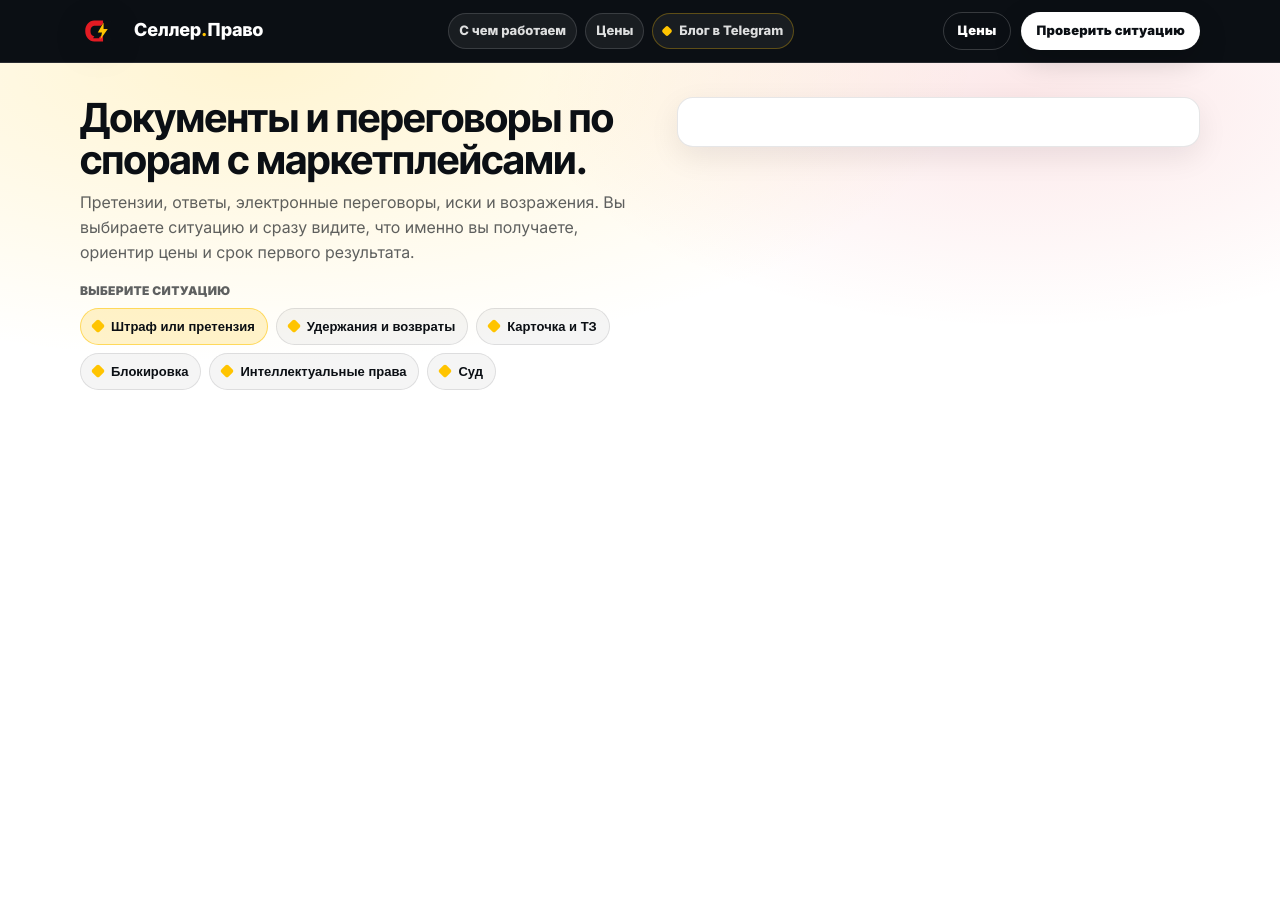
==== index.html @ 9f09cd1a "Update index.html" ====
<!doctype html>
<html lang="ru">
<head>
  <meta charset="utf-8" />
  <meta name="viewport" content="width=device-width, initial-scale=1" />
  <title>Селлер.Право — документы и переговоры по спорам с маркетплейсами</title>
  <meta name="description" content="Претензии, ответы, переговоры с площадкой, иски и возражения. Без лозунгов: выбираете ситуацию и сразу видите результат, срок и ориентир цены." />

  <link rel="preconnect" href="https://fonts.googleapis.com">
  <link rel="preconnect" href="https://fonts.gstatic.com" crossorigin>
  <link href="https://fonts.googleapis.com/css2?family=Inter:wght@400;500;600;700;800&family=Inter+Tight:wght@600;700;800&display=swap" rel="stylesheet">

  <style>
    :root{
      --bg: #ffffff;
      --paper: #ffffff;
      --ink: #0b0f14;
      --muted: rgba(11,15,20,.66);
      --line: rgba(11,15,20,.10);
      --soft: rgba(11,15,20,.06);

      --red: #e31b23;
      --yellow: #ffc400;

      --headerBg: #0b0f14;
      --headerLine: rgba(255,255,255,.12);
      --headerText: rgba(255,255,255,.86);

      --radius: 16px;
      --radiusSm: 12px;

      --shadow: 0 10px 30px rgba(11,15,20,.08);
      --shadow2: 0 18px 50px rgba(11,15,20,.12);

      --max: 1120px;
    }

    *{ box-sizing: border-box; }
    html{ scroll-behavior: smooth; }
    body{
      margin:0;
      background: var(--bg);
      color: var(--ink);
      font-family: Inter, system-ui, -apple-system, Segoe UI, Roboto, Arial, sans-serif;
      -webkit-font-smoothing: antialiased;
      text-rendering: geometricPrecision;
    }

    a{ color: inherit; text-decoration: none; }
    a:focus-visible, button:focus-visible, input:focus-visible, textarea:focus-visible{
      outline: 3px solid rgba(255,196,0,.55);
      outline-offset: 2px;
      border-radius: 10px;
    }

    .container{
      width: min(var(--max), calc(100% - 40px));
      margin: 0 auto;
    }

    /* HEADER */
    .header{
      position: sticky;
      top: 0;
      z-index: 50;
      background: var(--headerBg);
      border-bottom: 1px solid var(--headerLine);
    }
    .header__inner{
      display:flex;
      align-items:center;
      justify-content: space-between;
      gap: 14px;
      padding: 12px 0;
    }

    .brand{
      display:flex;
      align-items:center;
      gap: 10px;
      min-width: 220px;
    }
    .brand__logo{
      width: 44px; height: 30px; flex: 0 0 auto;
      filter: drop-shadow(0 6px 16px rgba(0,0,0,.18));
    }
    .brand__text{
      font-family: "Inter Tight", Inter, system-ui, sans-serif;
      letter-spacing: .2px;
      color: #fff;
      font-weight: 800;
      font-size: 18px;
      line-height: 1;
      white-space: nowrap;
    }
    .brand__text .dot{ color: var(--yellow); }

    .toplinks{
      display:flex;
      align-items:center;
      gap: 8px;
      flex-wrap: nowrap;
    }
    .toplink{
      color: var(--headerText);
      font-weight: 800;
      font-size: 13px;
      padding: 9px 10px;
      border-radius: 999px;
      border: 1px solid rgba(255,255,255,.14);
      background: rgba(255,255,255,.06);
      transition: transform .12s ease, background .12s ease, border-color .12s ease;
      white-space: nowrap;
    }
    .toplink:hover{
      background: rgba(255,255,255,.10);
      border-color: rgba(255,255,255,.22);
      transform: translateY(-1px);
    }
    .toplink--tg{
      border-color: rgba(255,196,0,.30);
    }
    .tgDot{
      width: 8px; height: 8px;
      border-radius: 2px;
      background: var(--yellow);
      display:inline-block;
      transform: rotate(45deg);
      margin-right: 8px;
    }

    .header__actions{
      display:flex;
      align-items:center;
      gap: 10px;
    }

    .btn{
      display:inline-flex;
      align-items:center;
      justify-content:center;
      gap: 10px;
      border-radius: 999px;
      padding: 10px 14px;
      font-weight: 900;
      font-size: 13px;
      letter-spacing: .2px;
      border: 1px solid transparent;
      cursor: pointer;
      user-select: none;
      transition: transform .12s ease, box-shadow .12s ease, background .12s ease, border-color .12s ease;
      white-space: nowrap;
    }
    .btn--primary{
      background: #fff;
      color: var(--ink);
      border-color: rgba(255,255,255,.18);
      box-shadow: 0 10px 30px rgba(0,0,0,.18);
    }
    .btn--primary:hover{ transform: translateY(-1px); box-shadow: 0 16px 46px rgba(0,0,0,.22); }
    .btn--ghost{
      background: transparent;
      color: #fff;
      border-color: rgba(255,255,255,.18);
    }
    .btn--ghost:hover{ background: rgba(255,255,255,.08); transform: translateY(-1px); }

    @media (max-width: 980px){
      .toplinks{ display:none; }
      .brand{ min-width: unset; }
    }

    /* HERO */
    .hero{
      padding: 34px 0 18px;
      background:
        radial-gradient(1200px 500px at 20% 0%, rgba(255,196,0,.18), transparent 60%),
        radial-gradient(900px 420px at 80% 10%, rgba(227,27,35,.10), transparent 55%),
        #fff;
    }

    .hero__grid{
      display:grid;
      grid-template-columns: 1.05fr .95fr;
      gap: 18px;
      align-items: start;
    }
    @media (max-width: 980px){
      .hero__grid{ grid-template-columns: 1fr; }
    }

    .h1{
      font-family: "Inter Tight", Inter, system-ui, sans-serif;
      font-size: 40px;
      line-height: 1.04;
      margin: 0 0 10px;
      letter-spacing: -0.6px;
    }
    @media (max-width: 520px){
      .h1{ font-size: 34px; }
    }

    .sub{
      font-size: 16px;
      line-height: 1.55;
      color: var(--muted);
      margin: 0 0 18px;
      max-width: 56ch;
    }

    .chipsWrap{
      display:flex;
      flex-direction: column;
      gap: 10px;
      margin-top: 12px;
    }
    .chipsLabel{
      font-weight: 900;
      font-size: 12px;
      letter-spacing: .3px;
      color: rgba(11,15,20,.66);
      text-transform: uppercase;
    }
    .chips{
      display:flex;
      gap: 8px;
      flex-wrap: wrap;
    }
    @media (max-width: 700px){
      .chips{
        flex-wrap: nowrap;
        overflow-x: auto;
        padding-bottom: 6px;
        -webkit-overflow-scrolling: touch;
      }
      .chips::-webkit-scrollbar{ height: 6px; }
      .chips::-webkit-scrollbar-thumb{ background: rgba(11,15,20,.12); border-radius: 999px; }
    }

    .chip{
      border: 1px solid var(--line);
      background: rgba(11,15,20,.04);
      color: var(--ink);
      padding: 10px 12px;
      border-radius: 999px;
      font-weight: 900;
      font-size: 13px;
      cursor: pointer;
      transition: transform .12s ease, background .12s ease, border-color .12s ease;
      white-space: nowrap;
    }
    .chip:hover{ transform: translateY(-1px); border-color: rgba(11,15,20,.18); }
    .chip.is-active{
      background: rgba(255,196,0,.20);
      border-color: rgba(255,196,0,.55);
    }
    .chip .bolt{
      display:inline-block;
      width: 10px;
      height: 10px;
      margin-right: 8px;
      background: var(--yellow);
      transform: rotate(45deg);
      border-radius: 2px;
    }

    /* Offer card */
    .offer{
      background: var(--paper);
      border: 1px solid rgba(11,15,20,.10);
      border-radius: var(--radius);
      box-shadow: var(--shadow);
      padding: 18px;
    }
    .offer__top{
      display:flex;
      justify-content: space-between;
      align-items: flex-start;
      gap: 12px;
      margin-bottom: 12px;
    }
    .badge{
      display:inline-flex;
      align-items:center;
      gap: 8px;
      font-weight: 900;
      font-size: 12px;
      letter-spacing: .3px;
      text-transform: uppercase;
      padding: 8px 10px;
      border-radius: 999px;
      border: 1px solid rgba(227,27,35,.18);
      background: rgba(227,27,35,.06);
      color: rgba(11,15,20,.82);
      white-space: nowrap;
    }
    .badge .dot{
      width: 8px; height: 8px; border-radius: 2px;
      background: var(--red);
      transform: rotate(45deg);
      display:inline-block;
    }

    .offer__title{
      font-family: "Inter Tight", Inter, system-ui, sans-serif;
      font-size: 18px;
      line-height: 1.2;
      margin: 6px 0 0;
      letter-spacing: -0.2px;
    }

    .offer__rows{
      display:flex;
      flex-direction: column;
      gap: 12px;
      margin-top: 10px;
    }

    .row{
      border: 1px solid var(--line);
      border-radius: var(--radiusSm);
      padding: 12px 12px;
      background: rgba(11,15,20,.02);
    }
    .row__label{
      font-weight: 900;
      font-size: 12px;
      letter-spacing: .3px;
      text-transform: uppercase;
      color: rgba(11,15,20,.62);
      margin-bottom: 6px;
    }
    .row__text{
      margin:0;
      color: rgba(11,15,20,.86);
      font-size: 15px;
      line-height: 1.45;
    }
    .row__list{
      margin: 0;
      padding-left: 18px;
      color: rgba(11,15,20,.86);
      font-size: 15px;
      line-height: 1.45;
    }
    .row__list li{ margin: 6px 0; }

    .offer__cta{
      display:flex;
      align-items:center;
      justify-content: space-between;
      gap: 10px;
      margin-top: 14px;
      padding-top: 14px;
      border-top: 1px solid var(--line);
    }
    .price{
      display:flex;
      flex-direction: column;
      gap: 4px;
    }
    .price__label{
      font-weight: 900;
      font-size: 12px;
      letter-spacing: .3px;
      text-transform: uppercase;
      color: rgba(11,15,20,.62);
    }
    .price__value{
      font-family: "Inter Tight", Inter, system-ui, sans-serif;
      font-weight: 900;
      font-size: 20px;
      letter-spacing: -0.2px;
    }

    .ctaGroup{
      display:flex;
      gap: 10px;
      align-items:center;
      flex-wrap: wrap;
      justify-content: flex-end;
    }

    /* Trust strip */
    .strip{
      padding: 14px 0 22px;
      background: #fff;
    }
    .strip__inner{
      display:flex;
      gap: 10px;
      flex-wrap: wrap;
      align-items:center;
    }
    .pill{
      border: 1px solid var(--line);
      background: rgba(11,15,20,.02);
      padding: 10px 12px;
      border-radius: 999px;
      font-weight: 900;
      font-size: 13px;
      color: rgba(11,15,20,.82);
      transition: transform .12s ease, border-color .12s ease, background .12s ease;
    }
    .pill:hover{ transform: translateY(-1px); border-color: rgba(11,15,20,.18); background: rgba(11,15,20,.03); }
    .pill .mark{
      display:inline-block;
      width: 10px; height: 10px;
      border-radius: 2px;
      transform: rotate(45deg);
      margin-right: 8px;
      background: var(--yellow);
    }

    /* Minimal services */
    .section{
      padding: 24px 0;
    }
    .section__title{
      font-family: "Inter Tight", Inter, system-ui, sans-serif;
      font-size: 18px;
      letter-spacing: -0.2px;
      margin: 0 0 12px;
    }
    .grid4{
      display:grid;
      grid-template-columns: repeat(4, 1fr);
      gap: 12px;
    }
    @media (max-width: 980px){
      .grid4{ grid-template-columns: 1fr 1fr; }
    }
    @media (max-width: 520px){
      .grid4{ grid-template-columns: 1fr; }
    }
    .card{
      border: 1px solid var(--line);
      border-radius: var(--radius);
      background: #fff;
      padding: 14px;
      box-shadow: var(--shadow);
      transition: transform .12s ease, box-shadow .12s ease, border-color .12s ease;
    }
    .card:hover{
      transform: translateY(-2px);
      box-shadow: var(--shadow2);
      border-color: rgba(11,15,20,.18);
    }
    .card__kicker{
      font-weight: 900;
      font-size: 12px;
      letter-spacing: .3px;
      text-transform: uppercase;
      color: rgba(11,15,20,.60);
      margin-bottom: 8px;
    }
    .card__title{
      margin: 0 0 8px;
      font-family: "Inter Tight", Inter, system-ui, sans-serif;
      font-weight: 900;
      font-size: 16px;
      line-height: 1.2;
    }
    .card__text{
      margin: 0;
      color: var(--muted);
      font-size: 14px;
      line-height: 1.45;
    }
    .card__links{
      margin-top: 12px;
      display:flex;
      gap: 10px;
      flex-wrap: wrap;
      align-items:center;
    }
    .link{
      font-weight: 900;
      font-size: 13px;
      border-bottom: 2px solid rgba(255,196,0,.0);
      padding-bottom: 1px;
      transition: border-color .12s ease;
    }
    .link:hover{ border-color: rgba(255,196,0,.75); }
    .link--muted{ color: rgba(11,15,20,.66); }

    /* Pricing - minimal */
    .pricingRow{
      display:flex;
      gap: 12px;
      flex-wrap: wrap;
    }
    .priceCard{
      flex: 1 1 240px;
      border: 1px solid var(--line);
      border-radius: var(--radius);
      padding: 14px;
      background: rgba(11,15,20,.02);
    }
    .priceCard__name{
      font-weight: 900;
      font-size: 14px;
      margin: 0 0 6px;
    }
    .priceCard__val{
      font-family: "Inter Tight", Inter, system-ui, sans-serif;
      font-weight: 900;
      font-size: 22px;
      margin: 0 0 8px;
    }
    .priceCard__note{
      margin: 0;
      color: var(--muted);
      font-size: 13px;
      line-height: 1.45;
    }

    /* Contact */
    .contact{
      border: 1px solid var(--line);
      border-radius: var(--radius);
      background: #fff;
      padding: 16px;
      box-shadow: var(--shadow);
    }
    .form{
      display:grid;
      grid-template-columns: 1fr 1fr;
      gap: 10px;
      margin-top: 12px;
    }
    @media (max-width: 700px){
      .form{ grid-template-columns: 1fr; }
    }
    .field label{
      display:block;
      font-weight: 900;
      font-size: 12px;
      letter-spacing: .3px;
      text-transform: uppercase;
      color: rgba(11,15,20,.62);
      margin-bottom: 6px;
    }
    .field input, .field textarea, .field select{
      width: 100%;
      padding: 12px 12px;
      border-radius: 12px;
      border: 1px solid rgba(11,15,20,.14);
      background: rgba(11,15,20,.02);
      font: inherit;
      color: var(--ink);
    }
    .field textarea{ min-height: 110px; resize: vertical; }
    .form__actions{
      grid-column: 1 / -1;
      display:flex;
      justify-content: space-between;
      align-items:center;
      gap: 12px;
      flex-wrap: wrap;
      margin-top: 4px;
    }
    .small{
      color: rgba(11,15,20,.60);
      font-size: 13px;
      line-height: 1.45;
      margin: 0;
      max-width: 72ch;
    }

    /* Footer */
    .footer{
      padding: 22px 0 40px;
      border-top: 1px solid var(--line);
      background: #fff;
    }
    .footer__inner{
      display:flex;
      gap: 14px;
      align-items:flex-start;
      justify-content: space-between;
      flex-wrap: wrap;
    }
    .footlinks{
      display:flex;
      gap: 12px;
      flex-wrap: wrap;
      align-items:center;
    }
  </style>
</head>

<body id="top">
<header class="header">
  <div class="container header__inner">
    <a class="brand" href="#top" aria-label="Селлер.Право — на главную">
      <!-- Замените на assets/logo.svg когда будет готово -->
      <svg class="brand__logo" width="42" height="28" viewBox="0 0 84 56" role="img" aria-label="CK">
        <path d="M27 8c-9 0-17 8-17 20s8 20 17 20h17v-10H27c-4 0-7-4-7-10s3-10 7-10h17V8H27z" fill="var(--red)"/>
        <path d="M49 8h12l-9 16 11 24H51l-8-18-7 12h-11l12-20L49 8z" fill="var(--ink)"/>
        <path d="M45 12 34 31h8l-3 13 14-20h-8l0-12z" fill="var(--yellow)"/>
      </svg>
      <span class="brand__text">Селлер<span class="dot">.</span>Право</span>
    </a>

    <div class="toplinks" aria-label="Быстрые ссылки">
      <a class="toplink" href="#problems">С чем работаем</a>
      <a class="toplink" href="#pricing">Цены</a>
      <a class="toplink toplink--tg" href="https://t.me/your_channel" target="_blank" rel="noopener noreferrer">
        <span class="tgDot" aria-hidden="true"></span>Блог в Telegram
      </a>
    </div>

    <div class="header__actions">
      <a class="btn btn--ghost" href="#pricing">Цены</a>
      <a class="btn btn--primary" href="#contact">Проверить ситуацию</a>
    </div>
  </div>
</header>

<main>
  <section class="hero">
    <div class="container hero__grid">
      <div>
        <h1 class="h1">Документы и переговоры по спорам с маркетплейсами.</h1>
        <p class="sub">
          Претензии, ответы, электронные переговоры, иски и возражения. Вы выбираете ситуацию и сразу видите,
          что именно вы получаете, ориентир цены и срок первого результата.
        </p>

        <div class="chipsWrap" id="problems" aria-label="Выбор ситуации">
          <div class="chipsLabel">Выберите ситуацию</div>
          <div class="chips" id="chips">
            <button class="chip is-active" type="button" data-key="fine"><span class="bolt" aria-hidden="true"></span>Штраф или претензия</button>
            <button class="chip" type="button" data-key="returns"><span class="bolt" aria-hidden="true"></span>Удержания и возвраты</button>
            <button class="chip" type="button" data-key="card"><span class="bolt" aria-hidden="true"></span>Карточка и ТЗ</button>
            <button class="chip" type="button" data-key="block"><span class="bolt" aria-hidden="true"></span>Блокировка</button>
            <button class="chip" type="button" data-key="ip"><span class="bolt" aria-hidden="true"></span>Интеллектуальные права</button>
            <button class="chip" type="button" data-key="court"><span class="bolt" aria-hidden="true"></span>Суд</button>
          </div>
        </div>
      </div>

      <aside class="offer" aria-live="polite">
        <div class="offer__top">
          <div>
            <div class="
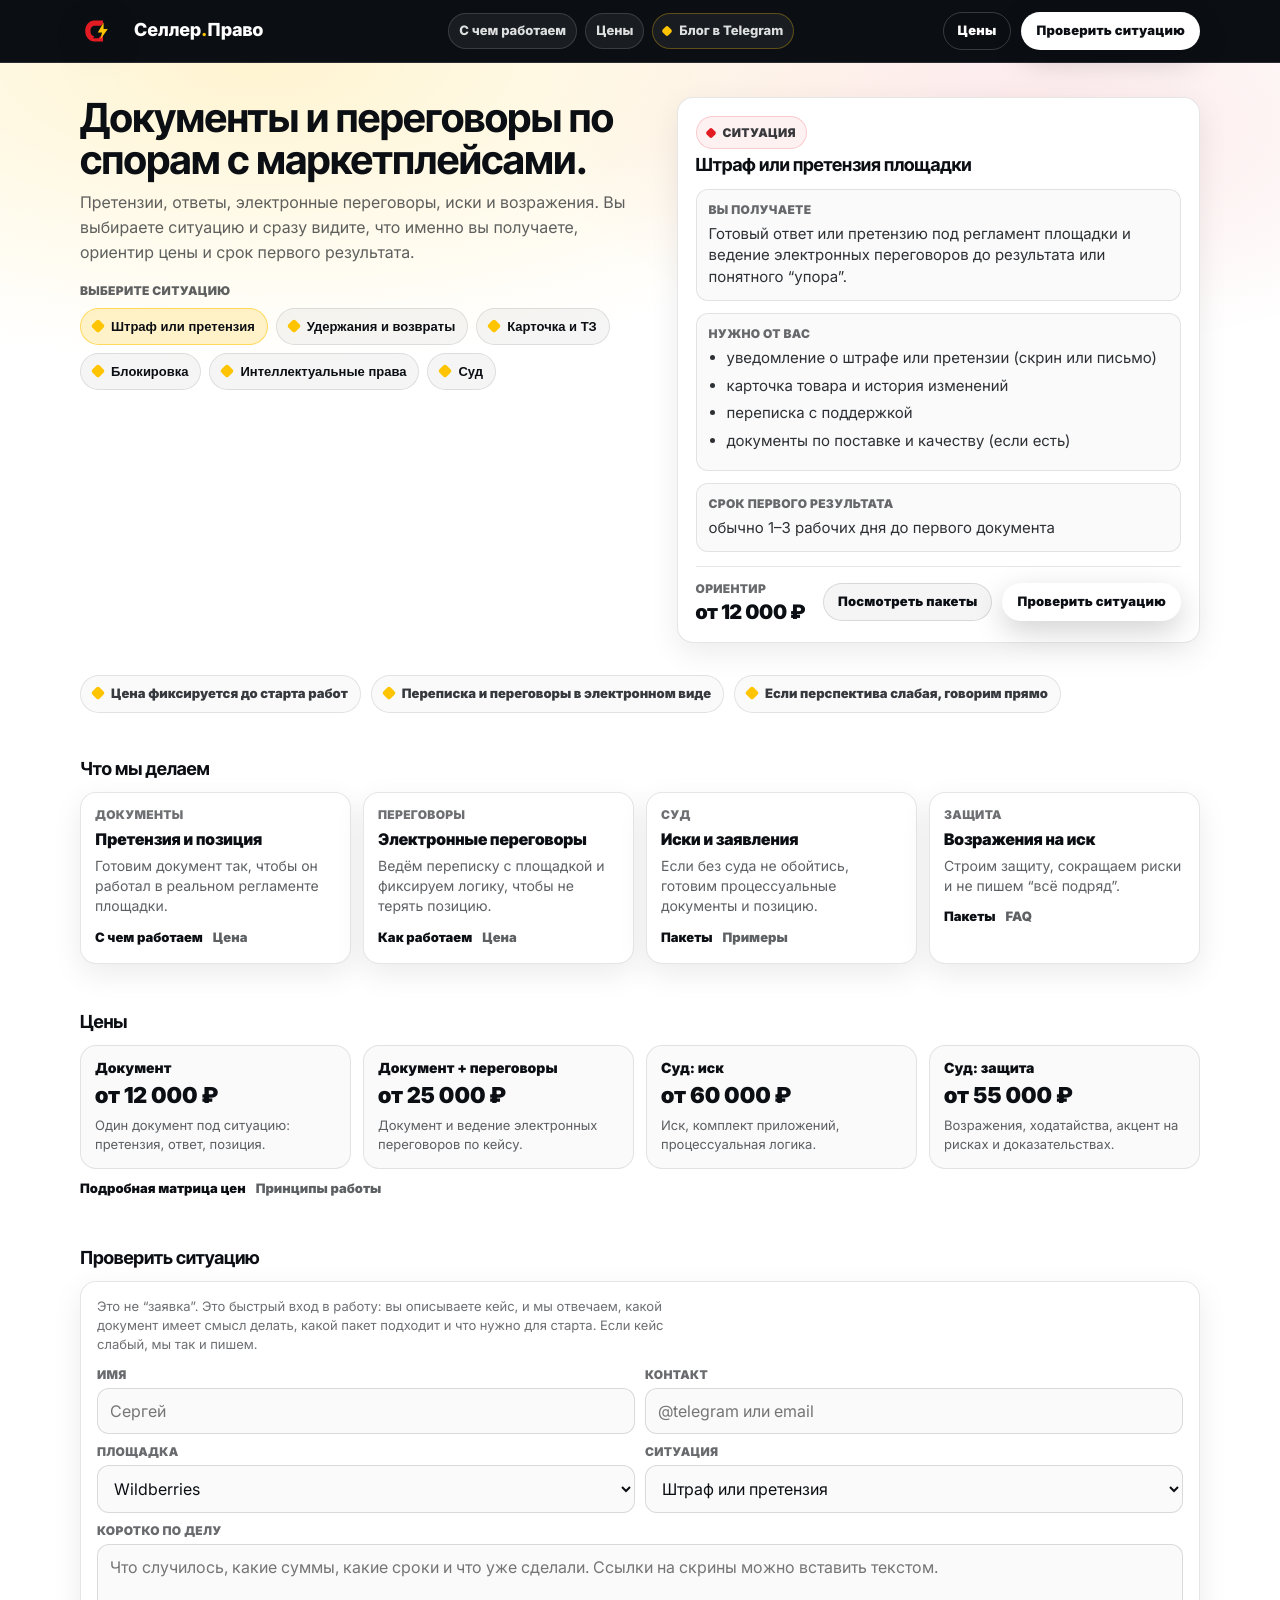
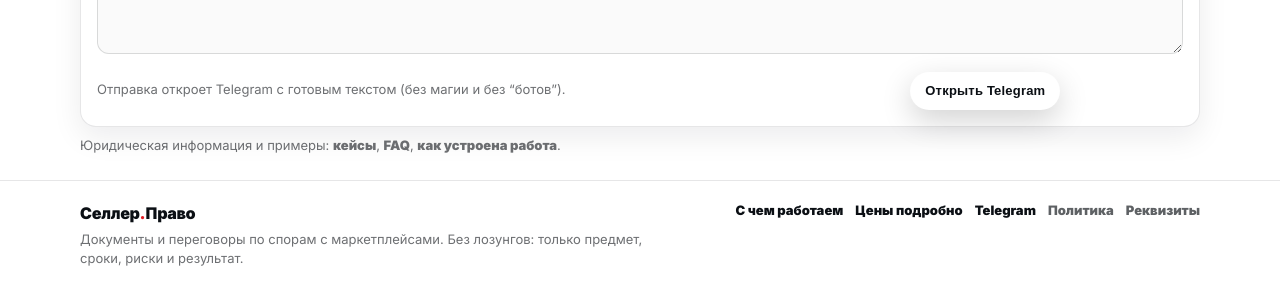
==== commit 2413eeb5: "Update index.html" ====
--- a/index.html
+++ b/index.html
@@ -644,4 +644,403 @@
       <aside class="offer" aria-live="polite">
         <div class="offer__top">
           <div>
-            <div class="
+            <div class="badge"><span class="dot" aria-hidden="true"></span><span id="offerBadge">Ситуация</span></div>
+            <h2 class="offer__title" id="offerTitle">Штраф или претензия площадки</h2>
+          </div>
+        </div>
+
+        <div class="offer__rows">
+          <div class="row">
+            <div class="row__label">Вы получаете</div>
+            <p class="row__text" id="offerDeliverable">
+              Готовый ответ или претензию под регламент площадки и ведение электронных переговоров до результата или понятного “упора”.
+            </p>
+          </div>
+
+          <div class="row">
+            <div class="row__label">Нужно от вас</div>
+            <ul class="row__list" id="offerDocs">
+              <li>уведомление о штрафе или претензии (скрин или письмо)</li>
+              <li>карточка товара и история изменений</li>
+              <li>переписка с поддержкой</li>
+              <li>документы по поставке и качеству (если есть)</li>
+            </ul>
+          </div>
+
+          <div class="row">
+            <div class="row__label">Срок первого результата</div>
+            <p class="row__text" id="offerETA">обычно 1–3 рабочих дня до первого документа</p>
+          </div>
+        </div>
+
+        <div class="offer__cta">
+          <div class="price">
+            <div class="price__label">Ориентир</div>
+            <div class="price__value" id="offerPrice">от 12 000 ₽</div>
+          </div>
+          <div class="ctaGroup">
+            <a class="btn btn--ghost" style="color: var(--ink); background: rgba(11,15,20,.04); border-color: rgba(11,15,20,.12);" href="#pricing">Посмотреть пакеты</a>
+            <a class="btn btn--primary" href="#contact">Проверить ситуацию</a>
+          </div>
+        </div>
+      </aside>
+    </div>
+  </section>
+
+  <section class="strip">
+    <div class="container strip__inner">
+      <a class="pill" href="pricing.html"><span class="mark" aria-hidden="true"></span>Цена фиксируется до старта работ</a>
+      <a class="pill" href="process.html"><span class="mark" aria-hidden="true"></span>Переписка и переговоры в электронном виде</a>
+      <a class="pill" href="principles.html"><span class="mark" aria-hidden="true"></span>Если перспектива слабая, говорим прямо</a>
+    </div>
+  </section>
+
+  <section class="section" aria-label="Каталог услуг">
+    <div class="container">
+      <h3 class="section__title">Что мы делаем</h3>
+
+      <div class="grid4">
+        <div class="card">
+          <div class="card__kicker">Документы</div>
+          <h4 class="card__title">Претензия и позиция</h4>
+          <p class="card__text">Готовим документ так, чтобы он работал в реальном регламенте площадки.</p>
+          <div class="card__links">
+            <a class="link" href="situations.html">С чем работаем</a>
+            <a class="link link--muted" href="pricing.html">Цена</a>
+          </div>
+        </div>
+
+        <div class="card">
+          <div class="card__kicker">Переговоры</div>
+          <h4 class="card__title">Электронные переговоры</h4>
+          <p class="card__text">Ведём переписку с площадкой и фиксируем логику, чтобы не терять позицию.</p>
+          <div class="card__links">
+            <a class="link" href="process.html">Как работаем</a>
+            <a class="link link--muted" href="pricing.html">Цена</a>
+          </div>
+        </div>
+
+        <div class="card">
+          <div class="card__kicker">Суд</div>
+          <h4 class="card__title">Иски и заявления</h4>
+          <p class="card__text">Если без суда не обойтись, готовим процессуальные документы и позицию.</p>
+          <div class="card__links">
+            <a class="link" href="pricing.html#court">Пакеты</a>
+            <a class="link link--muted" href="cases.html">Примеры</a>
+          </div>
+        </div>
+
+        <div class="card">
+          <div class="card__kicker">Защита</div>
+          <h4 class="card__title">Возражения на иск</h4>
+          <p class="card__text">Строим защиту, сокращаем риски и не пишем “всё подряд”.</p>
+          <div class="card__links">
+            <a class="link" href="pricing.html#defense">Пакеты</a>
+            <a class="link link--muted" href="faq.html">FAQ</a>
+          </div>
+        </div>
+      </div>
+    </div>
+  </section>
+
+  <section class="section" id="pricing" aria-label="Цены">
+    <div class="container">
+      <h3 class="section__title">Цены</h3>
+
+      <div class="pricingRow">
+        <div class="priceCard">
+          <p class="priceCard__name">Документ</p>
+          <p class="priceCard__val">от 12 000 ₽</p>
+          <p class="priceCard__note">Один документ под ситуацию: претензия, ответ, позиция.</p>
+        </div>
+
+        <div class="priceCard">
+          <p class="priceCard__name">Документ + переговоры</p>
+          <p class="priceCard__val">от 25 000 ₽</p>
+          <p class="priceCard__note">Документ и ведение электронных переговоров по кейсу.</p>
+        </div>
+
+        <div class="priceCard">
+          <p class="priceCard__name">Суд: иск</p>
+          <p class="priceCard__val">от 60 000 ₽</p>
+          <p class="priceCard__note">Иск, комплект приложений, процессуальная логика.</p>
+        </div>
+
+        <div class="priceCard">
+          <p class="priceCard__name">Суд: защита</p>
+          <p class="priceCard__val">от 55 000 ₽</p>
+          <p class="priceCard__note">Возражения, ходатайства, акцент на рисках и доказательствах.</p>
+        </div>
+      </div>
+
+      <div style="margin-top:12px; display:flex; gap:10px; flex-wrap:wrap;">
+        <a class="link" href="pricing.html">Подробная матрица цен</a>
+        <a class="link link--muted" href="principles.html">Принципы работы</a>
+      </div>
+    </div>
+  </section>
+
+  <section class="section" id="contact" aria-label="Проверить ситуацию">
+    <div class="container">
+      <h3 class="section__title">Проверить ситуацию</h3>
+
+      <div class="contact">
+        <p class="small">
+          Это не “заявка”. Это быстрый вход в работу: вы описываете кейс, и мы отвечаем, какой документ имеет смысл делать,
+          какой пакет подходит и что нужно для старта. Если кейс слабый, мы так и пишем.
+        </p>
+
+        <form class="form" id="intake">
+          <div class="field">
+            <label for="name">Имя</label>
+            <input id="name" name="name" autocomplete="name" placeholder="Сергей" />
+          </div>
+
+          <div class="field">
+            <label for="contact">Контакт</label>
+            <input id="contact" name="contact" placeholder="@telegram или email" />
+          </div>
+
+          <div class="field">
+            <label for="marketplace">Площадка</label>
+            <select id="marketplace" name="marketplace">
+              <option>Wildberries</option>
+              <option>Ozon</option>
+              <option>Яндекс Маркет</option>
+              <option>СберМегаМаркет</option>
+              <option>Другая</option>
+            </select>
+          </div>
+
+          <div class="field">
+            <label for="topic">Ситуация</label>
+            <select id="topic" name="topic">
+              <option value="fine">Штраф или претензия</option>
+              <option value="returns">Удержания и возвраты</option>
+              <option value="card">Карточка и ТЗ</option>
+              <option value="block">Блокировка</option>
+              <option value="ip">Интеллектуальные права</option>
+              <option value="court">Суд</option>
+            </select>
+          </div>
+
+          <div class="field" style="grid-column: 1 / -1;">
+            <label for="desc">Коротко по делу</label>
+            <textarea id="desc" name="desc" placeholder="Что случилось, какие суммы, какие сроки и что уже сделали. Ссылки на скрины можно вставить текстом."></textarea>
+          </div>
+
+          <div class="form__actions">
+            <p class="small">Отправка откроет Telegram с готовым текстом (без магии и без “ботов”).</p>
+            <div style="display:flex; gap:10px; flex-wrap:wrap;">
+              <button class="btn btn--primary" type="submit">Открыть Telegram</button>
+              <a class="btn btn--ghost" href="https://t.me/your_channel" target="_blank" rel="noopener noreferrer">Читать блог</a>
+            </div>
+          </div>
+        </form>
+      </div>
+
+      <p class="small" style="margin-top:10px;">
+        Юридическая информация и примеры: <a class="link" href="cases.html">кейсы</a>, <a class="link" href="faq.html">FAQ</a>, <a class="link" href="process.html">как устроена работа</a>.
+      </p>
+    </div>
+  </section>
+</main>
+
+<footer class="footer">
+  <div class="container footer__inner">
+    <div style="max-width: 56ch;">
+      <div style="font-weight:900; font-family:'Inter Tight', Inter, system-ui, sans-serif;">Селлер<span style="color:var(--red)">.</span>Право</div>
+      <p class="small" style="margin-top:8px;">
+        Документы и переговоры по спорам с маркетплейсами. Без лозунгов: только предмет, сроки, риски и результат.
+      </p>
+    </div>
+
+    <div class="footlinks" aria-label="Ссылки">
+      <a class="link" href="situations.html">С чем работаем</a>
+      <a class="link" href="pricing.html">Цены подробно</a>
+      <a class="link" href="https://t.me/your_channel" target="_blank" rel="noopener noreferrer">Telegram</a>
+      <a class="link link--muted" href="policy.html">Политика</a>
+      <a class="link link--muted" href="requisites.html">Реквизиты</a>
+    </div>
+  </div>
+</footer>
+
+<script>
+  // Настройте под себя:
+  const TG_HANDLE = "your_handle"; // без @, например: sellerpravo
+  // Если вместо личного аккаунта вы используете чат/бот, замените ссылку ниже в openTelegram()
+
+  const offers = {
+    fine: {
+      badge: "Ситуация",
+      title: "Штраф или претензия площадки",
+      deliverable: "Готовый ответ или претензию под регламент площадки и ведение электронных переговоров до результата или понятного “упора”.",
+      docs: [
+        "уведомление о штрафе или претензии (скрин или письмо)",
+        "карточка товара и история изменений",
+        "переписка с поддержкой",
+        "документы по поставке и качеству (если есть)"
+      ],
+      eta: "обычно 1–3 рабочих дня до первого документа",
+      price: "от 12 000 ₽"
+    },
+    returns: {
+      badge: "Ситуация",
+      title: "Удержания, возвраты, “необоснованные списания”",
+      deliverable: "Претензия и позиция по удержаниям, электронные переговоры, подготовка пакета для возврата денег или зачёта.",
+      docs: [
+        "отчёты по удержаниям и детализация списаний",
+        "доказательства отгрузки и приемки (УПД, накладные)",
+        "переписка и решения по обращениям",
+        "скрины личного кабинета по спорным операциям"
+      ],
+      eta: "обычно 2–5 рабочих дней до первого документа",
+      price: "от 18 000 ₽"
+    },
+    card: {
+      badge: "Ситуация",
+      title: "Карточка товара, ТЗ, несоответствия, модерация",
+      deliverable: "Позиция и документы под правила площадки: ответ на претензию, корректировка формулировок, фиксация доказательств и переписка до решения.",
+      docs: [
+        "ссылка на карточку + история изменений",
+        "претензия или причина блокировки контента",
+        "фото, маркировка, инструкции, состав, характеристики",
+        "переписка с поддержкой"
+      ],
+      eta: "обычно 1–4 рабочих дня",
+      price: "от 15 000 ₽"
+    },
+    block: {
+      badge: "Ситуация",
+      title: "Блокировка товара, кабинета или ограничение продаж",
+      deliverable: "Документированная позиция и пакет для разблокировки, электронные переговоры и фиксация нарушений процедуры со стороны площадки.",
+      docs: [
+        "уведомление о блокировке и основания (скрин, письмо)",
+        "история обращений и ответы поддержки",
+        "данные по товарам и спорным операциям",
+        "документы по качеству и происхождению (если есть)"
+      ],
+      eta: "обычно 1–3 рабочих дня до первого пакета",
+      price: "от 20 000 ₽"
+    },
+    ip: {
+      badge: "Ситуация",
+      title: "Интеллектуальные права: фото, бренд, контент",
+      deliverable: "Ответ на претензию, переговоры, подготовка доказательств законности использования, при необходимости претензионный и судебный блок.",
+      docs: [
+        "претензия правообладателя или уведомление площадки",
+        "материалы карточки (фото, текст, бренд, упаковка)",
+        "договоры, лицензии, подтверждения происхождения",
+        "переписка с поддержкой и решения по жалобам"
+      ],
+      eta: "обычно 2–6 рабочих дней",
+      price: "от 25 000 ₽"
+    },
+    court: {
+      badge: "Уровень",
+      title: "Суд: иск или защита по уже поданному иску",
+      deliverable: "Иск или возражения, процессуальная логика и доказательства. Если спор можно закрыть переговорами, мы предлагаем сначала этот маршрут.",
+      docs: [
+        "иск или претензии и приложенные материалы (если есть)",
+        "договоры, документы по поставке и оплатам",
+        "переписка, отчёты, скрины кабинета",
+        "что вы хотите получить в результате (денежно и по действиям)"
+      ],
+      eta: "срок зависит от объёма материалов; первый план работ в течение 1–2 дней",
+      price: "от 55 000 ₽"
+    }
+  };
+
+  const els = {
+    chips: document.getElementById("chips"),
+    offerBadge: document.getElementById("offerBadge"),
+    offerTitle: document.getElementById("offerTitle"),
+    offerDeliverable: document.getElementById("offerDeliverable"),
+    offerDocs: document.getElementById("offerDocs"),
+    offerETA: document.getElementById("offerETA"),
+    offerPrice: document.getElementById("offerPrice"),
+    intake: document.getElementById("intake"),
+    topic: document.getElementById("topic")
+  };
+
+  function renderOffer(key){
+    const o = offers[key] || offers.fine;
+
+    els.offerBadge.textContent = o.badge;
+    els.offerTitle.textContent = o.title;
+    els.offerDeliverable.textContent = o.deliverable;
+    els.offerETA.textContent = o.eta;
+    els.offerPrice.textContent = o.price;
+
+    els.offerDocs.innerHTML = "";
+    o.docs.forEach(t => {
+      const li = document.createElement("li");
+      li.textContent = t;
+      els.offerDocs.appendChild(li);
+    });
+
+    // синхронизируем селект формы
+    if (els.topic && els.topic.value !== key) els.topic.value = key;
+  }
+
+  function setActiveChip(btn){
+    [...els.chips.querySelectorAll(".chip")].forEach(b => b.classList.remove("is-active"));
+    btn.classList.add("is-active");
+  }
+
+  // chips click
+  els.chips.addEventListener("click", (e) => {
+    const btn = e.target.closest(".chip");
+    if (!btn) return;
+    const key = btn.dataset.key;
+    setActiveChip(btn);
+    renderOffer(key);
+  });
+
+  // select change
+  els.topic.addEventListener("change", () => {
+    const key = els.topic.value;
+    const btn = els.chips.querySelector(`.chip[data-key="${key}"]`);
+    if (btn) setActiveChip(btn);
+    renderOffer(key);
+  });
+
+  function openTelegram(text){
+    // tg:// может не работать на десктопе в браузере, поэтому используем https
+    const url = "https://t.me/" + TG_HANDLE + "?text=" + encodeURIComponent(text);
+    window.open(url, "_blank", "noopener,noreferrer");
+  }
+
+  // form submit
+  els.intake.addEventListener("submit", (e) => {
+    e.preventDefault();
+
+    const name = document.getElementById("name").value.trim();
+    const contact = document.getElementById("contact").value.trim();
+    const marketplace = document.getElementById("marketplace").value.trim();
+    const topicKey = document.getElementById("topic").value;
+    const desc = document.getElementById("desc").value.trim();
+
+    const o = offers[topicKey] || offers.fine;
+
+    const msg =
+`Селлер.Право — запрос
+
+Имя: ${name || "—"}
+Контакт: ${contact || "—"}
+Площадка: ${marketplace || "—"}
+Ситуация: ${o.title}
+
+Описание:
+${desc || "—"}
+
+Если удобно, могу прикрепить скрины и документы ссылками.`;
+
+    openTelegram(msg);
+  });
+
+  // init
+  renderOffer("fine");
+</script>
+</body>
+</html>
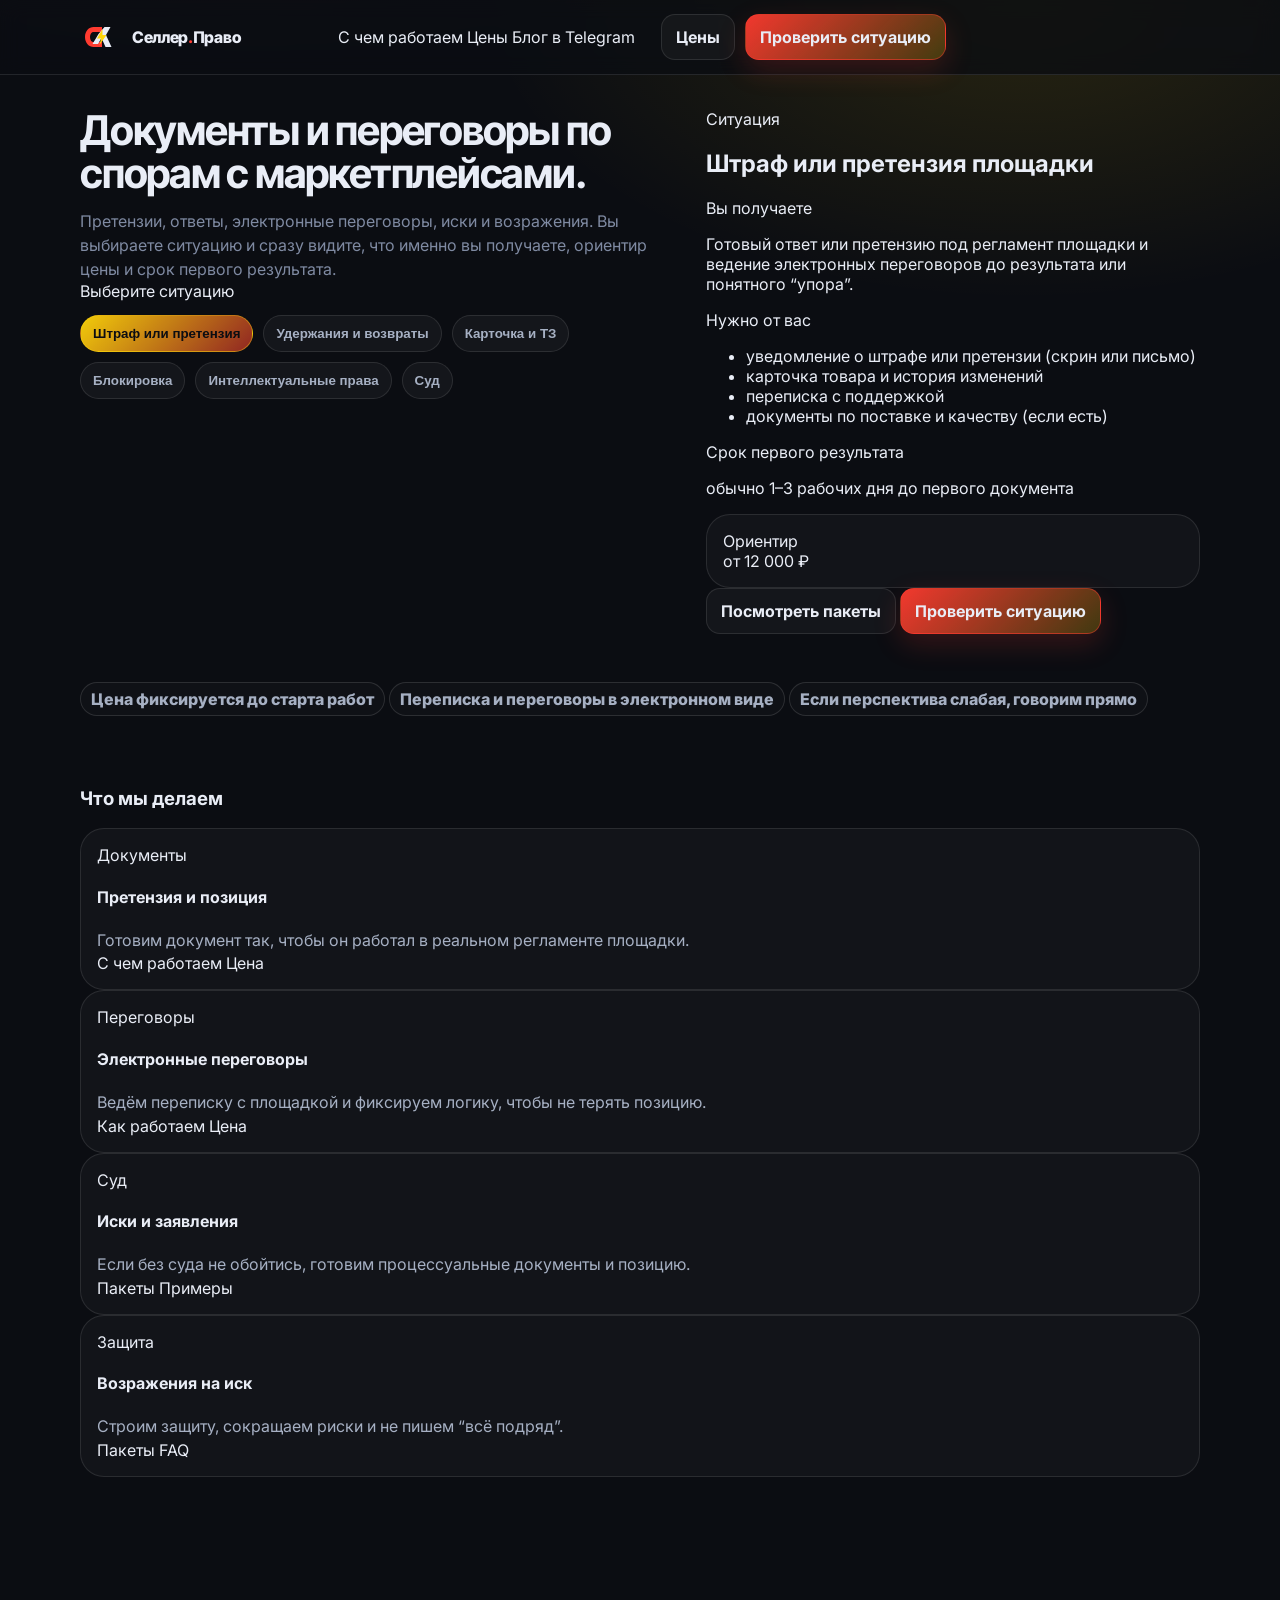
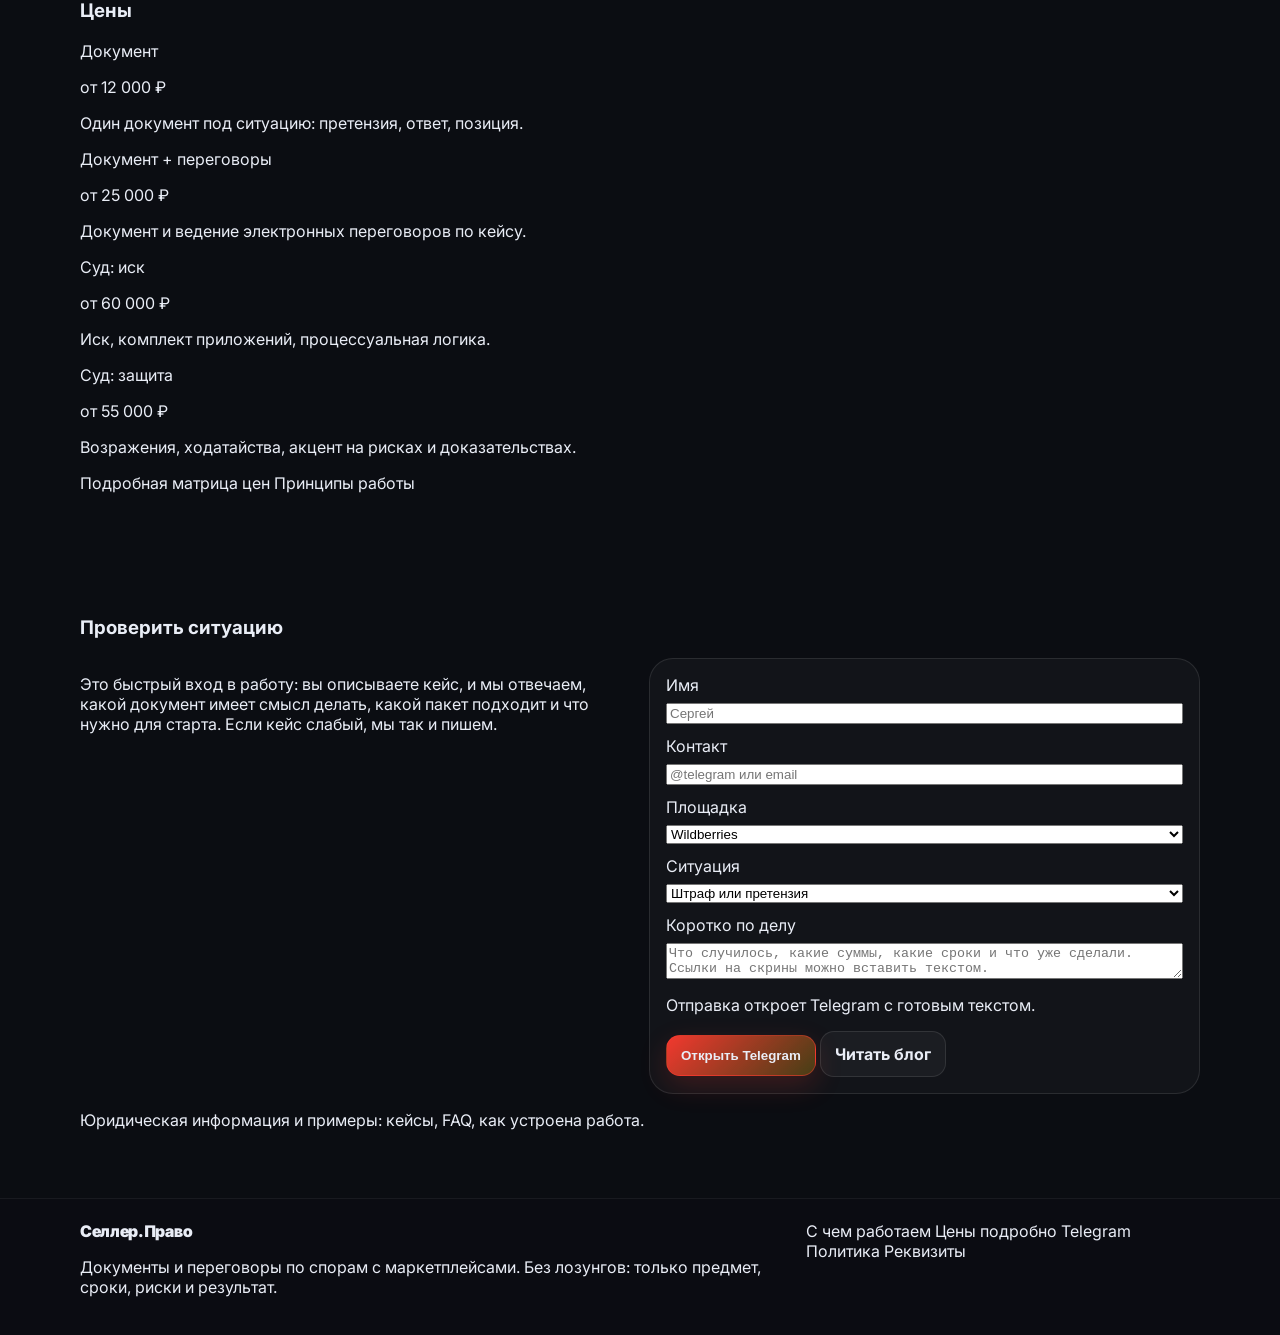
==== commit d56d9639: "Update index.html" ====
--- a/index.html
+++ b/index.html
@@ -4,602 +4,28 @@
   <meta charset="utf-8" />
   <meta name="viewport" content="width=device-width, initial-scale=1" />
   <title>Селлер.Право — документы и переговоры по спорам с маркетплейсами</title>
-  <meta name="description" content="Претензии, ответы, переговоры с площадкой, иски и возражения. Без лозунгов: выбираете ситуацию и сразу видите результат, срок и ориентир цены." />
+  <meta name="description" content="Претензии, ответы, переговоры с площадкой, иски и возражения. Выбираете ситуацию и сразу видите результат, срок и ориентир цены." />
 
   <link rel="preconnect" href="https://fonts.googleapis.com">
   <link rel="preconnect" href="https://fonts.gstatic.com" crossorigin>
   <link href="https://fonts.googleapis.com/css2?family=Inter:wght@400;500;600;700;800&family=Inter+Tight:wght@600;700;800&display=swap" rel="stylesheet">
 
-  <style>
-    :root{
-      --bg: #ffffff;
-      --paper: #ffffff;
-      --ink: #0b0f14;
-      --muted: rgba(11,15,20,.66);
-      --line: rgba(11,15,20,.10);
-      --soft: rgba(11,15,20,.06);
-
-      --red: #e31b23;
-      --yellow: #ffc400;
-
-      --headerBg: #0b0f14;
-      --headerLine: rgba(255,255,255,.12);
-      --headerText: rgba(255,255,255,.86);
-
-      --radius: 16px;
-      --radiusSm: 12px;
-
-      --shadow: 0 10px 30px rgba(11,15,20,.08);
-      --shadow2: 0 18px 50px rgba(11,15,20,.12);
-
-      --max: 1120px;
-    }
-
-    *{ box-sizing: border-box; }
-    html{ scroll-behavior: smooth; }
-    body{
-      margin:0;
-      background: var(--bg);
-      color: var(--ink);
-      font-family: Inter, system-ui, -apple-system, Segoe UI, Roboto, Arial, sans-serif;
-      -webkit-font-smoothing: antialiased;
-      text-rendering: geometricPrecision;
-    }
-
-    a{ color: inherit; text-decoration: none; }
-    a:focus-visible, button:focus-visible, input:focus-visible, textarea:focus-visible{
-      outline: 3px solid rgba(255,196,0,.55);
-      outline-offset: 2px;
-      border-radius: 10px;
-    }
-
-    .container{
-      width: min(var(--max), calc(100% - 40px));
-      margin: 0 auto;
-    }
-
-    /* HEADER */
-    .header{
-      position: sticky;
-      top: 0;
-      z-index: 50;
-      background: var(--headerBg);
-      border-bottom: 1px solid var(--headerLine);
-    }
-    .header__inner{
-      display:flex;
-      align-items:center;
-      justify-content: space-between;
-      gap: 14px;
-      padding: 12px 0;
-    }
-
-    .brand{
-      display:flex;
-      align-items:center;
-      gap: 10px;
-      min-width: 220px;
-    }
-    .brand__logo{
-      width: 44px; height: 30px; flex: 0 0 auto;
-      filter: drop-shadow(0 6px 16px rgba(0,0,0,.18));
-    }
-    .brand__text{
-      font-family: "Inter Tight", Inter, system-ui, sans-serif;
-      letter-spacing: .2px;
-      color: #fff;
-      font-weight: 800;
-      font-size: 18px;
-      line-height: 1;
-      white-space: nowrap;
-    }
-    .brand__text .dot{ color: var(--yellow); }
-
-    .toplinks{
-      display:flex;
-      align-items:center;
-      gap: 8px;
-      flex-wrap: nowrap;
-    }
-    .toplink{
-      color: var(--headerText);
-      font-weight: 800;
-      font-size: 13px;
-      padding: 9px 10px;
-      border-radius: 999px;
-      border: 1px solid rgba(255,255,255,.14);
-      background: rgba(255,255,255,.06);
-      transition: transform .12s ease, background .12s ease, border-color .12s ease;
-      white-space: nowrap;
-    }
-    .toplink:hover{
-      background: rgba(255,255,255,.10);
-      border-color: rgba(255,255,255,.22);
-      transform: translateY(-1px);
-    }
-    .toplink--tg{
-      border-color: rgba(255,196,0,.30);
-    }
-    .tgDot{
-      width: 8px; height: 8px;
-      border-radius: 2px;
-      background: var(--yellow);
-      display:inline-block;
-      transform: rotate(45deg);
-      margin-right: 8px;
-    }
-
-    .header__actions{
-      display:flex;
-      align-items:center;
-      gap: 10px;
-    }
-
-    .btn{
-      display:inline-flex;
-      align-items:center;
-      justify-content:center;
-      gap: 10px;
-      border-radius: 999px;
-      padding: 10px 14px;
-      font-weight: 900;
-      font-size: 13px;
-      letter-spacing: .2px;
-      border: 1px solid transparent;
-      cursor: pointer;
-      user-select: none;
-      transition: transform .12s ease, box-shadow .12s ease, background .12s ease, border-color .12s ease;
-      white-space: nowrap;
-    }
-    .btn--primary{
-      background: #fff;
-      color: var(--ink);
-      border-color: rgba(255,255,255,.18);
-      box-shadow: 0 10px 30px rgba(0,0,0,.18);
-    }
-    .btn--primary:hover{ transform: translateY(-1px); box-shadow: 0 16px 46px rgba(0,0,0,.22); }
-    .btn--ghost{
-      background: transparent;
-      color: #fff;
-      border-color: rgba(255,255,255,.18);
-    }
-    .btn--ghost:hover{ background: rgba(255,255,255,.08); transform: translateY(-1px); }
-
-    @media (max-width: 980px){
-      .toplinks{ display:none; }
-      .brand{ min-width: unset; }
-    }
-
-    /* HERO */
-    .hero{
-      padding: 34px 0 18px;
-      background:
-        radial-gradient(1200px 500px at 20% 0%, rgba(255,196,0,.18), transparent 60%),
-        radial-gradient(900px 420px at 80% 10%, rgba(227,27,35,.10), transparent 55%),
-        #fff;
-    }
-
-    .hero__grid{
-      display:grid;
-      grid-template-columns: 1.05fr .95fr;
-      gap: 18px;
-      align-items: start;
-    }
-    @media (max-width: 980px){
-      .hero__grid{ grid-template-columns: 1fr; }
-    }
-
-    .h1{
-      font-family: "Inter Tight", Inter, system-ui, sans-serif;
-      font-size: 40px;
-      line-height: 1.04;
-      margin: 0 0 10px;
-      letter-spacing: -0.6px;
-    }
-    @media (max-width: 520px){
-      .h1{ font-size: 34px; }
-    }
-
-    .sub{
-      font-size: 16px;
-      line-height: 1.55;
-      color: var(--muted);
-      margin: 0 0 18px;
-      max-width: 56ch;
-    }
-
-    .chipsWrap{
-      display:flex;
-      flex-direction: column;
-      gap: 10px;
-      margin-top: 12px;
-    }
-    .chipsLabel{
-      font-weight: 900;
-      font-size: 12px;
-      letter-spacing: .3px;
-      color: rgba(11,15,20,.66);
-      text-transform: uppercase;
-    }
-    .chips{
-      display:flex;
-      gap: 8px;
-      flex-wrap: wrap;
-    }
-    @media (max-width: 700px){
-      .chips{
-        flex-wrap: nowrap;
-        overflow-x: auto;
-        padding-bottom: 6px;
-        -webkit-overflow-scrolling: touch;
-      }
-      .chips::-webkit-scrollbar{ height: 6px; }
-      .chips::-webkit-scrollbar-thumb{ background: rgba(11,15,20,.12); border-radius: 999px; }
-    }
-
-    .chip{
-      border: 1px solid var(--line);
-      background: rgba(11,15,20,.04);
-      color: var(--ink);
-      padding: 10px 12px;
-      border-radius: 999px;
-      font-weight: 900;
-      font-size: 13px;
-      cursor: pointer;
-      transition: transform .12s ease, background .12s ease, border-color .12s ease;
-      white-space: nowrap;
-    }
-    .chip:hover{ transform: translateY(-1px); border-color: rgba(11,15,20,.18); }
-    .chip.is-active{
-      background: rgba(255,196,0,.20);
-      border-color: rgba(255,196,0,.55);
-    }
-    .chip .bolt{
-      display:inline-block;
-      width: 10px;
-      height: 10px;
-      margin-right: 8px;
-      background: var(--yellow);
-      transform: rotate(45deg);
-      border-radius: 2px;
-    }
-
-    /* Offer card */
-    .offer{
-      background: var(--paper);
-      border: 1px solid rgba(11,15,20,.10);
-      border-radius: var(--radius);
-      box-shadow: var(--shadow);
-      padding: 18px;
-    }
-    .offer__top{
-      display:flex;
-      justify-content: space-between;
-      align-items: flex-start;
-      gap: 12px;
-      margin-bottom: 12px;
-    }
-    .badge{
-      display:inline-flex;
-      align-items:center;
-      gap: 8px;
-      font-weight: 900;
-      font-size: 12px;
-      letter-spacing: .3px;
-      text-transform: uppercase;
-      padding: 8px 10px;
-      border-radius: 999px;
-      border: 1px solid rgba(227,27,35,.18);
-      background: rgba(227,27,35,.06);
-      color: rgba(11,15,20,.82);
-      white-space: nowrap;
-    }
-    .badge .dot{
-      width: 8px; height: 8px; border-radius: 2px;
-      background: var(--red);
-      transform: rotate(45deg);
-      display:inline-block;
-    }
-
-    .offer__title{
-      font-family: "Inter Tight", Inter, system-ui, sans-serif;
-      font-size: 18px;
-      line-height: 1.2;
-      margin: 6px 0 0;
-      letter-spacing: -0.2px;
-    }
-
-    .offer__rows{
-      display:flex;
-      flex-direction: column;
-      gap: 12px;
-      margin-top: 10px;
-    }
-
-    .row{
-      border: 1px solid var(--line);
-      border-radius: var(--radiusSm);
-      padding: 12px 12px;
-      background: rgba(11,15,20,.02);
-    }
-    .row__label{
-      font-weight: 900;
-      font-size: 12px;
-      letter-spacing: .3px;
-      text-transform: uppercase;
-      color: rgba(11,15,20,.62);
-      margin-bottom: 6px;
-    }
-    .row__text{
-      margin:0;
-      color: rgba(11,15,20,.86);
-      font-size: 15px;
-      line-height: 1.45;
-    }
-    .row__list{
-      margin: 0;
-      padding-left: 18px;
-      color: rgba(11,15,20,.86);
-      font-size: 15px;
-      line-height: 1.45;
-    }
-    .row__list li{ margin: 6px 0; }
-
-    .offer__cta{
-      display:flex;
-      align-items:center;
-      justify-content: space-between;
-      gap: 10px;
-      margin-top: 14px;
-      padding-top: 14px;
-      border-top: 1px solid var(--line);
-    }
-    .price{
-      display:flex;
-      flex-direction: column;
-      gap: 4px;
-    }
-    .price__label{
-      font-weight: 900;
-      font-size: 12px;
-      letter-spacing: .3px;
-      text-transform: uppercase;
-      color: rgba(11,15,20,.62);
-    }
-    .price__value{
-      font-family: "Inter Tight", Inter, system-ui, sans-serif;
-      font-weight: 900;
-      font-size: 20px;
-      letter-spacing: -0.2px;
-    }
-
-    .ctaGroup{
-      display:flex;
-      gap: 10px;
-      align-items:center;
-      flex-wrap: wrap;
-      justify-content: flex-end;
-    }
-
-    /* Trust strip */
-    .strip{
-      padding: 14px 0 22px;
-      background: #fff;
-    }
-    .strip__inner{
-      display:flex;
-      gap: 10px;
-      flex-wrap: wrap;
-      align-items:center;
-    }
-    .pill{
-      border: 1px solid var(--line);
-      background: rgba(11,15,20,.02);
-      padding: 10px 12px;
-      border-radius: 999px;
-      font-weight: 900;
-      font-size: 13px;
-      color: rgba(11,15,20,.82);
-      transition: transform .12s ease, border-color .12s ease, background .12s ease;
-    }
-    .pill:hover{ transform: translateY(-1px); border-color: rgba(11,15,20,.18); background: rgba(11,15,20,.03); }
-    .pill .mark{
-      display:inline-block;
-      width: 10px; height: 10px;
-      border-radius: 2px;
-      transform: rotate(45deg);
-      margin-right: 8px;
-      background: var(--yellow);
-    }
-
-    /* Minimal services */
-    .section{
-      padding: 24px 0;
-    }
-    .section__title{
-      font-family: "Inter Tight", Inter, system-ui, sans-serif;
-      font-size: 18px;
-      letter-spacing: -0.2px;
-      margin: 0 0 12px;
-    }
-    .grid4{
-      display:grid;
-      grid-template-columns: repeat(4, 1fr);
-      gap: 12px;
-    }
-    @media (max-width: 980px){
-      .grid4{ grid-template-columns: 1fr 1fr; }
-    }
-    @media (max-width: 520px){
-      .grid4{ grid-template-columns: 1fr; }
-    }
-    .card{
-      border: 1px solid var(--line);
-      border-radius: var(--radius);
-      background: #fff;
-      padding: 14px;
-      box-shadow: var(--shadow);
-      transition: transform .12s ease, box-shadow .12s ease, border-color .12s ease;
-    }
-    .card:hover{
-      transform: translateY(-2px);
-      box-shadow: var(--shadow2);
-      border-color: rgba(11,15,20,.18);
-    }
-    .card__kicker{
-      font-weight: 900;
-      font-size: 12px;
-      letter-spacing: .3px;
-      text-transform: uppercase;
-      color: rgba(11,15,20,.60);
-      margin-bottom: 8px;
-    }
-    .card__title{
-      margin: 0 0 8px;
-      font-family: "Inter Tight", Inter, system-ui, sans-serif;
-      font-weight: 900;
-      font-size: 16px;
-      line-height: 1.2;
-    }
-    .card__text{
-      margin: 0;
-      color: var(--muted);
-      font-size: 14px;
-      line-height: 1.45;
-    }
-    .card__links{
-      margin-top: 12px;
-      display:flex;
-      gap: 10px;
-      flex-wrap: wrap;
-      align-items:center;
-    }
-    .link{
-      font-weight: 900;
-      font-size: 13px;
-      border-bottom: 2px solid rgba(255,196,0,.0);
-      padding-bottom: 1px;
-      transition: border-color .12s ease;
-    }
-    .link:hover{ border-color: rgba(255,196,0,.75); }
-    .link--muted{ color: rgba(11,15,20,.66); }
-
-    /* Pricing - minimal */
-    .pricingRow{
-      display:flex;
-      gap: 12px;
-      flex-wrap: wrap;
-    }
-    .priceCard{
-      flex: 1 1 240px;
-      border: 1px solid var(--line);
-      border-radius: var(--radius);
-      padding: 14px;
-      background: rgba(11,15,20,.02);
-    }
-    .priceCard__name{
-      font-weight: 900;
-      font-size: 14px;
-      margin: 0 0 6px;
-    }
-    .priceCard__val{
-      font-family: "Inter Tight", Inter, system-ui, sans-serif;
-      font-weight: 900;
-      font-size: 22px;
-      margin: 0 0 8px;
-    }
-    .priceCard__note{
-      margin: 0;
-      color: var(--muted);
-      font-size: 13px;
-      line-height: 1.45;
-    }
-
-    /* Contact */
-    .contact{
-      border: 1px solid var(--line);
-      border-radius: var(--radius);
-      background: #fff;
-      padding: 16px;
-      box-shadow: var(--shadow);
-    }
-    .form{
-      display:grid;
-      grid-template-columns: 1fr 1fr;
-      gap: 10px;
-      margin-top: 12px;
-    }
-    @media (max-width: 700px){
-      .form{ grid-template-columns: 1fr; }
-    }
-    .field label{
-      display:block;
-      font-weight: 900;
-      font-size: 12px;
-      letter-spacing: .3px;
-      text-transform: uppercase;
-      color: rgba(11,15,20,.62);
-      margin-bottom: 6px;
-    }
-    .field input, .field textarea, .field select{
-      width: 100%;
-      padding: 12px 12px;
-      border-radius: 12px;
-      border: 1px solid rgba(11,15,20,.14);
-      background: rgba(11,15,20,.02);
-      font: inherit;
-      color: var(--ink);
-    }
-    .field textarea{ min-height: 110px; resize: vertical; }
-    .form__actions{
-      grid-column: 1 / -1;
-      display:flex;
-      justify-content: space-between;
-      align-items:center;
-      gap: 12px;
-      flex-wrap: wrap;
-      margin-top: 4px;
-    }
-    .small{
-      color: rgba(11,15,20,.60);
-      font-size: 13px;
-      line-height: 1.45;
-      margin: 0;
-      max-width: 72ch;
-    }
-
-    /* Footer */
-    .footer{
-      padding: 22px 0 40px;
-      border-top: 1px solid var(--line);
-      background: #fff;
-    }
-    .footer__inner{
-      display:flex;
-      gap: 14px;
-      align-items:flex-start;
-      justify-content: space-between;
-      flex-wrap: wrap;
-    }
-    .footlinks{
-      display:flex;
-      gap: 12px;
-      flex-wrap: wrap;
-      align-items:center;
-    }
-  </style>
+  <link rel="stylesheet" href="styles.css" />
 </head>
 
 <body id="top">
 <header class="header">
   <div class="container header__inner">
     <a class="brand" href="#top" aria-label="Селлер.Право — на главную">
-      <!-- Замените на assets/logo.svg когда будет готово -->
+      <!-- Когда будет готов логотип: раскомментируйте img и удалите SVG -->
+      <!-- <img src="assets/logo.svg" alt="Селлер.Право" class="brand__logo" /> -->
+
       <svg class="brand__logo" width="42" height="28" viewBox="0 0 84 56" role="img" aria-label="CK">
         <path d="M27 8c-9 0-17 8-17 20s8 20 17 20h17v-10H27c-4 0-7-4-7-10s3-10 7-10h17V8H27z" fill="var(--red)"/>
         <path d="M49 8h12l-9 16 11 24H51l-8-18-7 12h-11l12-20L49 8z" fill="var(--ink)"/>
         <path d="M45 12 34 31h8l-3 13 14-20h-8l0-12z" fill="var(--yellow)"/>
       </svg>
+
       <span class="brand__text">Селлер<span class="dot">.</span>Право</span>
     </a>
 
@@ -679,7 +105,7 @@
             <div class="price__value" id="offerPrice">от 12 000 ₽</div>
           </div>
           <div class="ctaGroup">
-            <a class="btn btn--ghost" style="color: var(--ink); background: rgba(11,15,20,.04); border-color: rgba(11,15,20,.12);" href="#pricing">Посмотреть пакеты</a>
+            <a class="btn btn--ghost btn--ghostLight" href="#pricing">Посмотреть пакеты</a>
             <a class="btn btn--primary" href="#contact">Проверить ситуацию</a>
           </div>
         </div>
@@ -773,7 +199,7 @@
         </div>
       </div>
 
-      <div style="margin-top:12px; display:flex; gap:10px; flex-wrap:wrap;">
+      <div class="belowLinks">
         <a class="link" href="pricing.html">Подробная матрица цен</a>
         <a class="link link--muted" href="principles.html">Принципы работы</a>
       </div>
@@ -786,7 +212,7 @@
 
       <div class="contact">
         <p class="small">
-          Это не “заявка”. Это быстрый вход в работу: вы описываете кейс, и мы отвечаем, какой документ имеет смысл делать,
+          Это быстрый вход в работу: вы описываете кейс, и мы отвечаем, какой документ имеет смысл делать,
           какой пакет подходит и что нужно для старта. Если кейс слабый, мы так и пишем.
         </p>
 
@@ -797,8 +223,8 @@
           </div>
 
           <div class="field">
-            <label for="contact">Контакт</label>
-            <input id="contact" name="contact" placeholder="@telegram или email" />
+            <label for="contactField">Контакт</label>
+            <input id="contactField" name="contact" placeholder="@telegram или email" />
           </div>
 
           <div class="field">
@@ -824,14 +250,14 @@
             </select>
           </div>
 
-          <div class="field" style="grid-column: 1 / -1;">
+          <div class="field field--wide">
             <label for="desc">Коротко по делу</label>
             <textarea id="desc" name="desc" placeholder="Что случилось, какие суммы, какие сроки и что уже сделали. Ссылки на скрины можно вставить текстом."></textarea>
           </div>
 
           <div class="form__actions">
-            <p class="small">Отправка откроет Telegram с готовым текстом (без магии и без “ботов”).</p>
-            <div style="display:flex; gap:10px; flex-wrap:wrap;">
+            <p class="small">Отправка откроет Telegram с готовым текстом.</p>
+            <div class="actionsBtns">
               <button class="btn btn--primary" type="submit">Открыть Telegram</button>
               <a class="btn btn--ghost" href="https://t.me/your_channel" target="_blank" rel="noopener noreferrer">Читать блог</a>
             </div>
@@ -839,7 +265,7 @@
         </form>
       </div>
 
-      <p class="small" style="margin-top:10px;">
+      <p class="small belowNote">
         Юридическая информация и примеры: <a class="link" href="cases.html">кейсы</a>, <a class="link" href="faq.html">FAQ</a>, <a class="link" href="process.html">как устроена работа</a>.
       </p>
     </div>
@@ -848,9 +274,9 @@
 
 <footer class="footer">
   <div class="container footer__inner">
-    <div style="max-width: 56ch;">
-      <div style="font-weight:900; font-family:'Inter Tight', Inter, system-ui, sans-serif;">Селлер<span style="color:var(--red)">.</span>Право</div>
-      <p class="small" style="margin-top:8px;">
+    <div class="footer__about">
+      <div class="footer__brand">Селлер<span class="footerDot">.</span>Право</div>
+      <p class="small footer__text">
         Документы и переговоры по спорам с маркетплейсами. Без лозунгов: только предмет, сроки, риски и результат.
       </p>
     </div>
@@ -865,182 +291,6 @@
   </div>
 </footer>
 
-<script>
-  // Настройте под себя:
-  const TG_HANDLE = "your_handle"; // без @, например: sellerpravo
-  // Если вместо личного аккаунта вы используете чат/бот, замените ссылку ниже в openTelegram()
-
-  const offers = {
-    fine: {
-      badge: "Ситуация",
-      title: "Штраф или претензия площадки",
-      deliverable: "Готовый ответ или претензию под регламент площадки и ведение электронных переговоров до результата или понятного “упора”.",
-      docs: [
-        "уведомление о штрафе или претензии (скрин или письмо)",
-        "карточка товара и история изменений",
-        "переписка с поддержкой",
-        "документы по поставке и качеству (если есть)"
-      ],
-      eta: "обычно 1–3 рабочих дня до первого документа",
-      price: "от 12 000 ₽"
-    },
-    returns: {
-      badge: "Ситуация",
-      title: "Удержания, возвраты, “необоснованные списания”",
-      deliverable: "Претензия и позиция по удержаниям, электронные переговоры, подготовка пакета для возврата денег или зачёта.",
-      docs: [
-        "отчёты по удержаниям и детализация списаний",
-        "доказательства отгрузки и приемки (УПД, накладные)",
-        "переписка и решения по обращениям",
-        "скрины личного кабинета по спорным операциям"
-      ],
-      eta: "обычно 2–5 рабочих дней до первого документа",
-      price: "от 18 000 ₽"
-    },
-    card: {
-      badge: "Ситуация",
-      title: "Карточка товара, ТЗ, несоответствия, модерация",
-      deliverable: "Позиция и документы под правила площадки: ответ на претензию, корректировка формулировок, фиксация доказательств и переписка до решения.",
-      docs: [
-        "ссылка на карточку + история изменений",
-        "претензия или причина блокировки контента",
-        "фото, маркировка, инструкции, состав, характеристики",
-        "переписка с поддержкой"
-      ],
-      eta: "обычно 1–4 рабочих дня",
-      price: "от 15 000 ₽"
-    },
-    block: {
-      badge: "Ситуация",
-      title: "Блокировка товара, кабинета или ограничение продаж",
-      deliverable: "Документированная позиция и пакет для разблокировки, электронные переговоры и фиксация нарушений процедуры со стороны площадки.",
-      docs: [
-        "уведомление о блокировке и основания (скрин, письмо)",
-        "история обращений и ответы поддержки",
-        "данные по товарам и спорным операциям",
-        "документы по качеству и происхождению (если есть)"
-      ],
-      eta: "обычно 1–3 рабочих дня до первого пакета",
-      price: "от 20 000 ₽"
-    },
-    ip: {
-      badge: "Ситуация",
-      title: "Интеллектуальные права: фото, бренд, контент",
-      deliverable: "Ответ на претензию, переговоры, подготовка доказательств законности использования, при необходимости претензионный и судебный блок.",
-      docs: [
-        "претензия правообладателя или уведомление площадки",
-        "материалы карточки (фото, текст, бренд, упаковка)",
-        "договоры, лицензии, подтверждения происхождения",
-        "переписка с поддержкой и решения по жалобам"
-      ],
-      eta: "обычно 2–6 рабочих дней",
-      price: "от 25 000 ₽"
-    },
-    court: {
-      badge: "Уровень",
-      title: "Суд: иск или защита по уже поданному иску",
-      deliverable: "Иск или возражения, процессуальная логика и доказательства. Если спор можно закрыть переговорами, мы предлагаем сначала этот маршрут.",
-      docs: [
-        "иск или претензии и приложенные материалы (если есть)",
-        "договоры, документы по поставке и оплатам",
-        "переписка, отчёты, скрины кабинета",
-        "что вы хотите получить в результате (денежно и по действиям)"
-      ],
-      eta: "срок зависит от объёма материалов; первый план работ в течение 1–2 дней",
-      price: "от 55 000 ₽"
-    }
-  };
-
-  const els = {
-    chips: document.getElementById("chips"),
-    offerBadge: document.getElementById("offerBadge"),
-    offerTitle: document.getElementById("offerTitle"),
-    offerDeliverable: document.getElementById("offerDeliverable"),
-    offerDocs: document.getElementById("offerDocs"),
-    offerETA: document.getElementById("offerETA"),
-    offerPrice: document.getElementById("offerPrice"),
-    intake: document.getElementById("intake"),
-    topic: document.getElementById("topic")
-  };
-
-  function renderOffer(key){
-    const o = offers[key] || offers.fine;
-
-    els.offerBadge.textContent = o.badge;
-    els.offerTitle.textContent = o.title;
-    els.offerDeliverable.textContent = o.deliverable;
-    els.offerETA.textContent = o.eta;
-    els.offerPrice.textContent = o.price;
-
-    els.offerDocs.innerHTML = "";
-    o.docs.forEach(t => {
-      const li = document.createElement("li");
-      li.textContent = t;
-      els.offerDocs.appendChild(li);
-    });
-
-    // синхронизируем селект формы
-    if (els.topic && els.topic.value !== key) els.topic.value = key;
-  }
-
-  function setActiveChip(btn){
-    [...els.chips.querySelectorAll(".chip")].forEach(b => b.classList.remove("is-active"));
-    btn.classList.add("is-active");
-  }
-
-  // chips click
-  els.chips.addEventListener("click", (e) => {
-    const btn = e.target.closest(".chip");
-    if (!btn) return;
-    const key = btn.dataset.key;
-    setActiveChip(btn);
-    renderOffer(key);
-  });
-
-  // select change
-  els.topic.addEventListener("change", () => {
-    const key = els.topic.value;
-    const btn = els.chips.querySelector(`.chip[data-key="${key}"]`);
-    if (btn) setActiveChip(btn);
-    renderOffer(key);
-  });
-
-  function openTelegram(text){
-    // tg:// может не работать на десктопе в браузере, поэтому используем https
-    const url = "https://t.me/" + TG_HANDLE + "?text=" + encodeURIComponent(text);
-    window.open(url, "_blank", "noopener,noreferrer");
-  }
-
-  // form submit
-  els.intake.addEventListener("submit", (e) => {
-    e.preventDefault();
-
-    const name = document.getElementById("name").value.trim();
-    const contact = document.getElementById("contact").value.trim();
-    const marketplace = document.getElementById("marketplace").value.trim();
-    const topicKey = document.getElementById("topic").value;
-    const desc = document.getElementById("desc").value.trim();
-
-    const o = offers[topicKey] || offers.fine;
-
-    const msg =
-`Селлер.Право — запрос
-
-Имя: ${name || "—"}
-Контакт: ${contact || "—"}
-Площадка: ${marketplace || "—"}
-Ситуация: ${o.title}
-
-Описание:
-${desc || "—"}
-
-Если удобно, могу прикрепить скрины и документы ссылками.`;
-
-    openTelegram(msg);
-  });
-
-  // init
-  renderOffer("fine");
-</script>
+<script src="script.js" defer></script>
 </body>
 </html>
--- a/styles.css
+++ b/styles.css
@@ -0,0 +1,533 @@
+/* styles.css */
+:root{
+  --bg:#0b0d12;
+  --panel:#101421;
+  --paper:#0f1420;
+  --stroke:rgba(255,255,255,.10);
+  --soft:rgba(255,255,255,.06);
+
+  --ink:#e9edf6;
+  --muted:#a6b0c3;
+  --muted2:#7f8aa2;
+
+  --red:#ff3b30;
+  --yellow:#ffd60a;
+
+  --radius:18px;
+  --radius2:24px;
+
+  --shadow: 0 18px 50px rgba(0,0,0,.40);
+}
+
+*{ box-sizing:border-box; }
+html{ scroll-behavior:smooth; }
+body{
+  margin:0;
+  font-family: Inter, system-ui, -apple-system, Segoe UI, Roboto, Arial, sans-serif;
+  background: radial-gradient(1200px 600px at 20% -10%, rgba(255,59,48,.18), transparent 60%),
+              radial-gradient(900px 500px at 80% 0%, rgba(255,214,10,.12), transparent 60%),
+              var(--bg);
+  color:var(--ink);
+}
+
+a{ color:inherit; text-decoration:none; }
+.container{
+  width:min(1120px, calc(100% - 40px));
+  margin:0 auto;
+}
+
+.header{
+  position:sticky;
+  top:0;
+  z-index:50;
+  backdrop-filter: blur(10px);
+  background: rgba(11,13,18,.78);
+  border-bottom:1px solid var(--stroke);
+}
+.header__inner{
+  display:flex;
+  align-items:center;
+  gap:18px;
+  padding:14px 0;
+}
+.brand{
+  display:flex;
+  align-items:center;
+  gap:10px;
+  min-width: 240px;
+}
+.brand__logo{ flex:0 0 auto; }
+.brand__text{
+  font-family: "Inter Tight", Inter, sans-serif;
+  font-weight:800;
+  letter-spacing:-0.02em;
+}
+.dot{ color:var(--red); }
+
+.nav{
+  display:flex;
+  gap:14px;
+  margin-left:auto;
+}
+.nav__link{
+  color:var(--muted);
+  font-weight:600;
+  padding:10px 10px;
+  border-radius:12px;
+}
+.nav__link:hover{
+  color:var(--ink);
+  background: var(--soft);
+}
+
+.header__actions{
+  display:flex;
+  gap:10px;
+  margin-left:8px;
+}
+
+.btn{
+  display:inline-flex;
+  align-items:center;
+  justify-content:center;
+  gap:8px;
+  padding:12px 14px;
+  border-radius:14px;
+  border:1px solid var(--stroke);
+  font-weight:700;
+  cursor:pointer;
+  background: transparent;
+  color:var(--ink);
+}
+.btn--primary{
+  border-color: rgba(255,59,48,.45);
+  background: linear-gradient(135deg, rgba(255,59,48,.95), rgba(255,214,10,.22));
+  box-shadow: 0 10px 28px rgba(255,59,48,.18);
+}
+.btn--primary:hover{ filter:brightness(1.03); }
+.btn--ghost{
+  background: rgba(255,255,255,.04);
+}
+.btn--ghost:hover{ background: rgba(255,255,255,.07); }
+.btn--full{ width:100%; }
+
+.hero{
+  padding:34px 0 48px;
+}
+.hero__grid{
+  display:grid;
+  grid-template-columns: 1.1fr .9fr;
+  gap:22px;
+  align-items:start;
+}
+
+.h1{
+  font-family:"Inter Tight", Inter, sans-serif;
+  font-size: clamp(28px, 3.2vw, 44px);
+  line-height:1.05;
+  letter-spacing:-0.03em;
+  margin: 0 0 14px;
+}
+.h2{
+  font-family:"Inter Tight", Inter, sans-serif;
+  font-size: 22px;
+  line-height:1.15;
+  margin:0;
+}
+.h3{
+  font-family:"Inter Tight", Inter, sans-serif;
+  font-size: 18px;
+  margin:0;
+}
+.accent{ color: var(--yellow); }
+.lead{
+  color: var(--muted);
+  font-size: 16px;
+  line-height:1.6;
+  margin: 0 0 18px;
+  max-width: 62ch;
+}
+
+.diagnostic{
+  background: linear-gradient(180deg, rgba(16,20,33,.85), rgba(16,20,33,.55));
+  border:1px solid var(--stroke);
+  border-radius: var(--radius2);
+  padding:18px;
+  box-shadow: var(--shadow);
+}
+.diagnostic__header{
+  display:flex;
+  flex-direction:column;
+  gap:8px;
+  margin-bottom:12px;
+}
+.sub{
+  margin:0;
+  color: var(--muted2);
+  line-height:1.5;
+}
+
+.chips{
+  display:flex;
+  flex-wrap:wrap;
+  gap:10px;
+  margin:14px 0 14px;
+}
+.chip{
+  border:1px solid var(--stroke);
+  background: rgba(255,255,255,.04);
+  color: var(--muted);
+  padding:10px 12px;
+  border-radius: 999px;
+  font-weight:700;
+  cursor:pointer;
+}
+.chip:hover{
+  color: var(--ink);
+  background: rgba(255,255,255,.06);
+}
+.chip.is-active{
+  color: var(--bg);
+  background: linear-gradient(135deg, rgba(255,214,10,.95), rgba(255,59,48,.55));
+  border-color: rgba(255,214,10,.40);
+}
+
+.diagnostic__footer{
+  display:flex;
+  gap:10px;
+}
+
+.stage{
+  margin-top:14px;
+  padding-top:14px;
+  border-top:1px dashed rgba(255,255,255,.12);
+  display:none;
+}
+.stage.is-visible{ display:block; }
+.stage__head{
+  display:flex;
+  flex-direction:column;
+  gap:8px;
+  margin-bottom:10px;
+}
+.stage__options{
+  display:flex;
+  flex-direction:column;
+  gap:10px;
+}
+.stageBtn{
+  width:100%;
+  text-align:left;
+  padding:12px 14px;
+  border-radius:14px;
+  border:1px solid var(--stroke);
+  background: rgba(255,255,255,.04);
+  color: var(--ink);
+  font-weight:800;
+  cursor:pointer;
+}
+.stageBtn:hover{ background: rgba(255,255,255,.06); }
+.stageBtn.is-active{
+  border-color: rgba(255,59,48,.35);
+  box-shadow: 0 10px 30px rgba(255,59,48,.12);
+  background: linear-gradient(180deg, rgba(255,59,48,.22), rgba(255,255,255,.04));
+}
+
+.spec{
+  border-radius: var(--radius2);
+  border:1px solid var(--stroke);
+  background: linear-gradient(180deg, rgba(16,20,33,.85), rgba(16,20,33,.55));
+  box-shadow: var(--shadow);
+  overflow:hidden;
+}
+.spec__top{
+  padding:16px 16px 12px;
+  border-bottom:1px solid rgba(255,255,255,.08);
+}
+.spec__badge{
+  display:flex;
+  align-items:center;
+  gap:10px;
+  font-weight:900;
+}
+.bolt{ filter:saturate(1.2); }
+.spec__note{
+  margin-top:8px;
+  color: var(--muted);
+  line-height:1.5;
+}
+.spec__body{
+  padding:14px 16px 6px;
+}
+.spec__bottom{
+  padding:12px 16px 16px;
+  border-top:1px solid rgba(255,255,255,.08);
+}
+
+.hint{
+  border:1px solid rgba(255,255,255,.10);
+  border-radius: 18px;
+  background: rgba(255,255,255,.03);
+  padding:14px;
+}
+.hint__title{
+  font-weight:900;
+  margin-bottom:6px;
+}
+.hint__text{
+  color: var(--muted);
+  line-height:1.55;
+}
+
+.pkgs{
+  display:flex;
+  flex-direction:column;
+  gap:10px;
+  margin: 10px 0 12px;
+}
+.pkgGroupTitle{
+  margin: 10px 0 6px;
+  color: var(--muted2);
+  font-weight:800;
+}
+.pkg{
+  border:1px solid rgba(255,255,255,.10);
+  border-radius: 18px;
+  background: rgba(255,255,255,.03);
+  padding:14px;
+}
+.pkg__head{
+  display:flex;
+  justify-content:space-between;
+  gap:10px;
+  align-items:flex-start;
+}
+.pkg__name{
+  font-weight:950;
+  letter-spacing:-0.01em;
+}
+.pkg__price{
+  color: var(--yellow);
+  font-weight:900;
+  white-space:nowrap;
+}
+.pkg__list{
+  margin:10px 0 0;
+  padding-left:18px;
+  color: var(--muted);
+  line-height:1.45;
+}
+.pkg__meta{
+  margin-top:10px;
+  color: var(--muted2);
+  font-size: 13px;
+  line-height:1.45;
+}
+
+details.pkgDetails{
+  border:1px solid rgba(255,255,255,.10);
+  border-radius: 18px;
+  background: rgba(255,255,255,.02);
+  padding:12px 14px;
+}
+details.pkgDetails > summary{
+  cursor:pointer;
+  font-weight:900;
+  color: var(--ink);
+}
+details.pkgDetails > summary::marker{ color: var(--yellow); }
+
+.section{
+  padding: 52px 0;
+}
+.section--paper{
+  background: linear-gradient(180deg, rgba(15,20,32,.55), rgba(15,20,32,.20));
+  border-top:1px solid rgba(255,255,255,.06);
+  border-bottom:1px solid rgba(255,255,255,.06);
+}
+.section__head{
+  display:flex;
+  flex-direction:column;
+  gap:10px;
+  margin-bottom:18px;
+}
+
+.grid3{
+  display:grid;
+  grid-template-columns: repeat(3, 1fr);
+  gap:14px;
+}
+.card, .price{
+  border:1px solid rgba(255,255,255,.10);
+  border-radius: var(--radius2);
+  background: rgba(255,255,255,.03);
+  padding:16px;
+}
+.card--flat{
+  display:flex;
+  align-items:center;
+  justify-content:space-between;
+  gap:14px;
+}
+.card__text{
+  margin:0;
+  color: var(--muted);
+  line-height:1.6;
+}
+
+.price__head{
+  display:flex;
+  flex-direction:column;
+  gap:8px;
+  margin-bottom:8px;
+}
+.price__sum{
+  font-weight:950;
+  color: var(--yellow);
+}
+.price__text{
+  margin:0;
+  color: var(--muted);
+  line-height:1.55;
+}
+
+.pill{
+  display:inline-flex;
+  align-items:center;
+  padding:6px 10px;
+  border-radius: 999px;
+  border:1px solid rgba(255,255,255,.12);
+  background: rgba(255,255,255,.02);
+  font-weight:800;
+  color: var(--muted);
+  width:max-content;
+}
+.pill--yellow{
+  border-color: rgba(255,214,10,.25);
+  color: var(--yellow);
+}
+.pill--red{
+  border-color: rgba(255,59,48,.25);
+  color: var(--red);
+}
+
+.contact{
+  display:grid;
+  grid-template-columns: 1fr 1fr;
+  gap:18px;
+  align-items:start;
+}
+.contact__meta{
+  margin-top:14px;
+  border:1px solid rgba(255,255,255,.08);
+  border-radius: 18px;
+  padding:14px;
+  background: rgba(255,255,255,.02);
+}
+.metaRow{
+  display:flex;
+  justify-content:space-between;
+  gap:12px;
+  padding:10px 0;
+  border-bottom:1px dashed rgba(255,255,255,.10);
+}
+.metaRow:last-child{ border-bottom:none; }
+.metaKey{ color: var(--muted2); font-weight:800; }
+.metaVal{ color: var(--ink); font-weight:800; text-align:right; }
+
+.form{
+  border:1px solid rgba(255,255,255,.10);
+  border-radius: var(--radius2);
+  background: rgba(255,255,255,.03);
+  padding:16px;
+}
+.field{
+  display:flex;
+  flex-direction:column;
+  gap:8px;
+  margin-bottom:12px;
+}
+.field__label{
+  color: var(--muted2);
+  font-weight:800;
+}
+.input{
+  width:100%;
+  padding:12px 12px;
+  border-radius: 14px;
+  border:1px solid rgba(255,255,255,.12);
+  background: rgba(0,0,0,.20);
+  color: var(--ink);
+  outline:none;
+}
+.input:focus{
+  border-color: rgba(255,214,10,.35);
+  box-shadow: 0 0 0 4px rgba(255,214,10,.10);
+}
+.input--area{ resize: vertical; min-height: 120px; }
+
+.field--check{
+  flex-direction:row;
+  align-items:flex-start;
+  gap:10px;
+  color: var(--muted);
+  line-height:1.4;
+}
+.field--check input{ margin-top:3px; }
+
+.fine{
+  color: var(--muted2);
+  font-size: 13px;
+  line-height:1.5;
+  margin: 10px 0 0;
+}
+.fine--center{ text-align:center; }
+.fine--wide{
+  margin-top:14px;
+  padding:14px 16px;
+  border:1px solid rgba(255,255,255,.08);
+  border-radius: 18px;
+  background: rgba(255,255,255,.02);
+}
+
+.footer{
+  border-top:1px solid rgba(255,255,255,.06);
+  padding: 22px 0;
+  background: rgba(11,13,18,.75);
+}
+.footer__inner{
+  display:flex;
+  justify-content:space-between;
+  align-items:flex-start;
+  gap:16px;
+}
+.footer__brand{
+  font-family:"Inter Tight", Inter, sans-serif;
+  font-weight:900;
+  letter-spacing:-0.02em;
+}
+.footer__muted{ color: var(--muted2); margin-top:6px; }
+.footer__right{
+  display:flex;
+  gap:14px;
+  flex-wrap:wrap;
+}
+.footer__link{
+  color: var(--muted);
+  font-weight:700;
+  padding:8px 10px;
+  border-radius:12px;
+}
+.footer__link:hover{
+  color: var(--ink);
+  background: var(--soft);
+}
+
+@media (max-width: 980px){
+  .hero__grid{ grid-template-columns: 1fr; }
+  .nav{ display:none; }
+  .brand{ min-width:auto; }
+  .grid3{ grid-template-columns: 1fr; }
+  .contact{ grid-template-columns: 1fr; }
+  .card--flat{ flex-direction:column; align-items:flex-start; }
+}
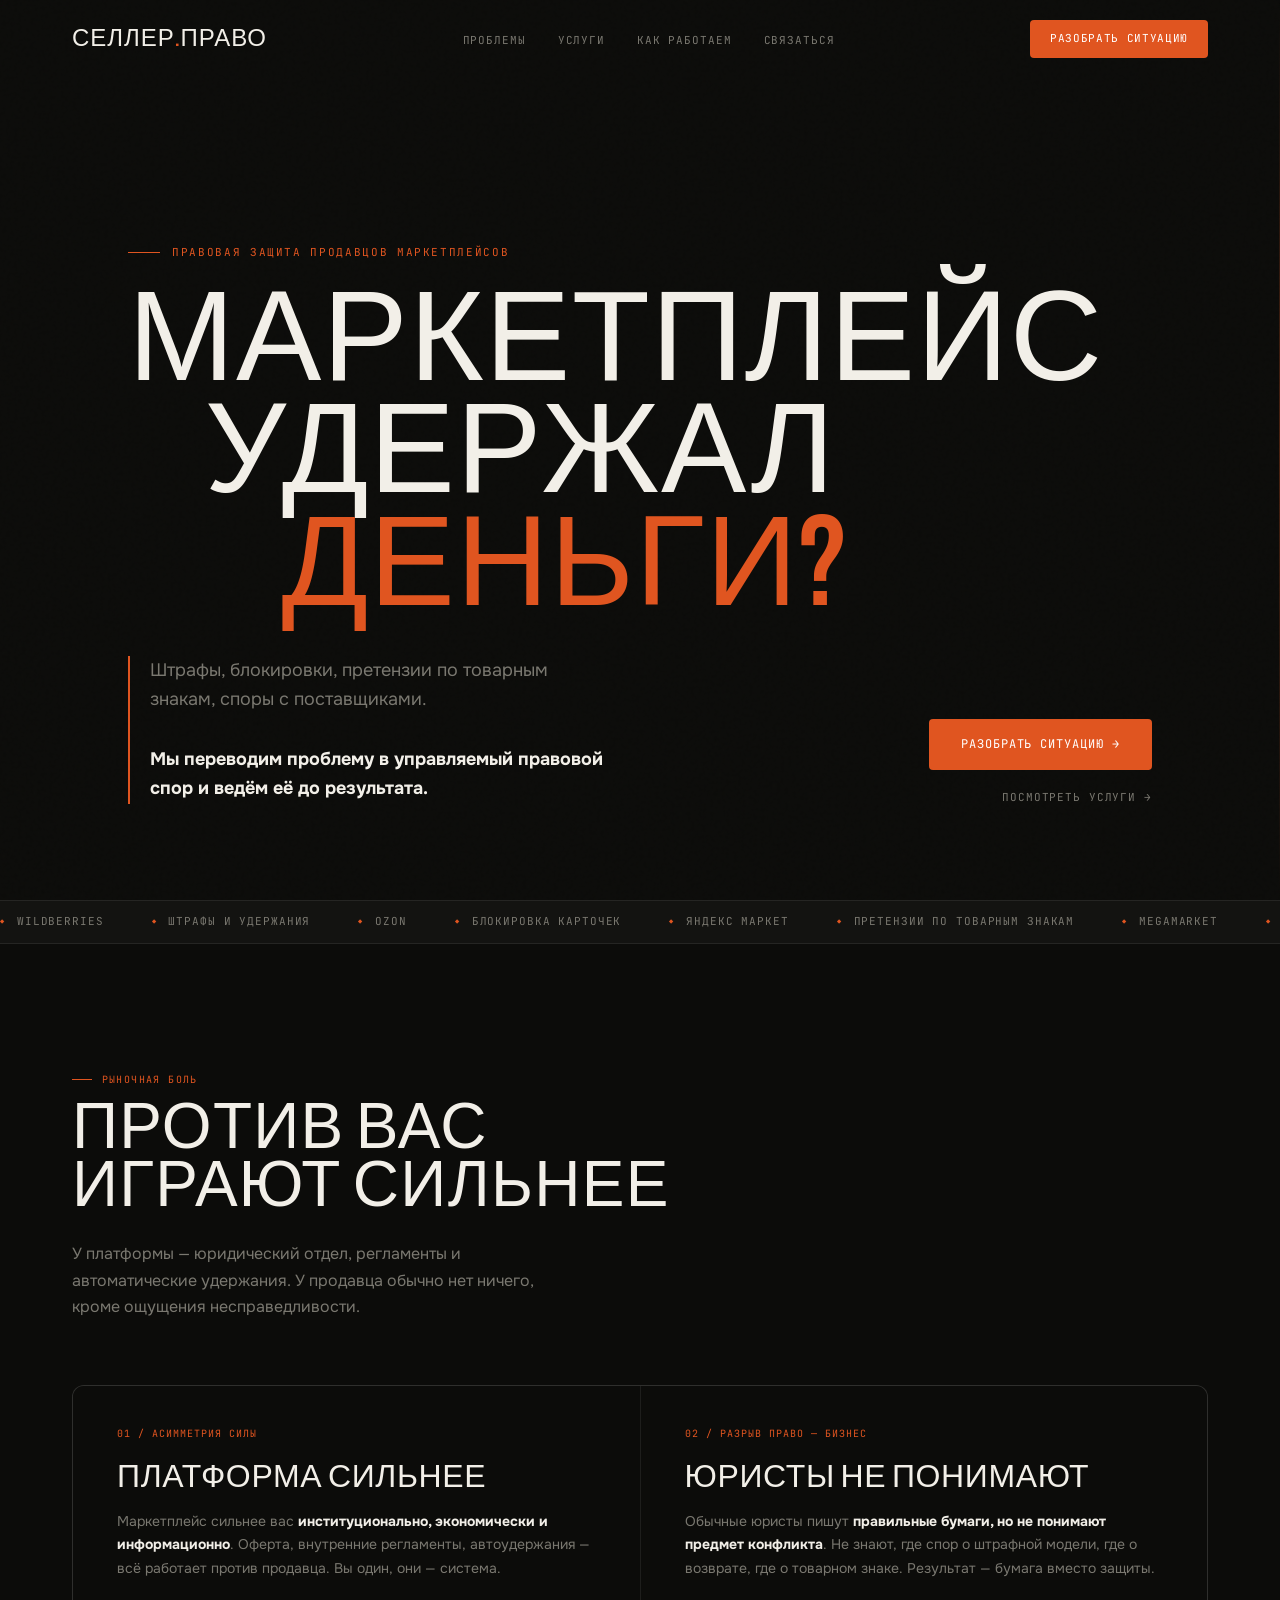
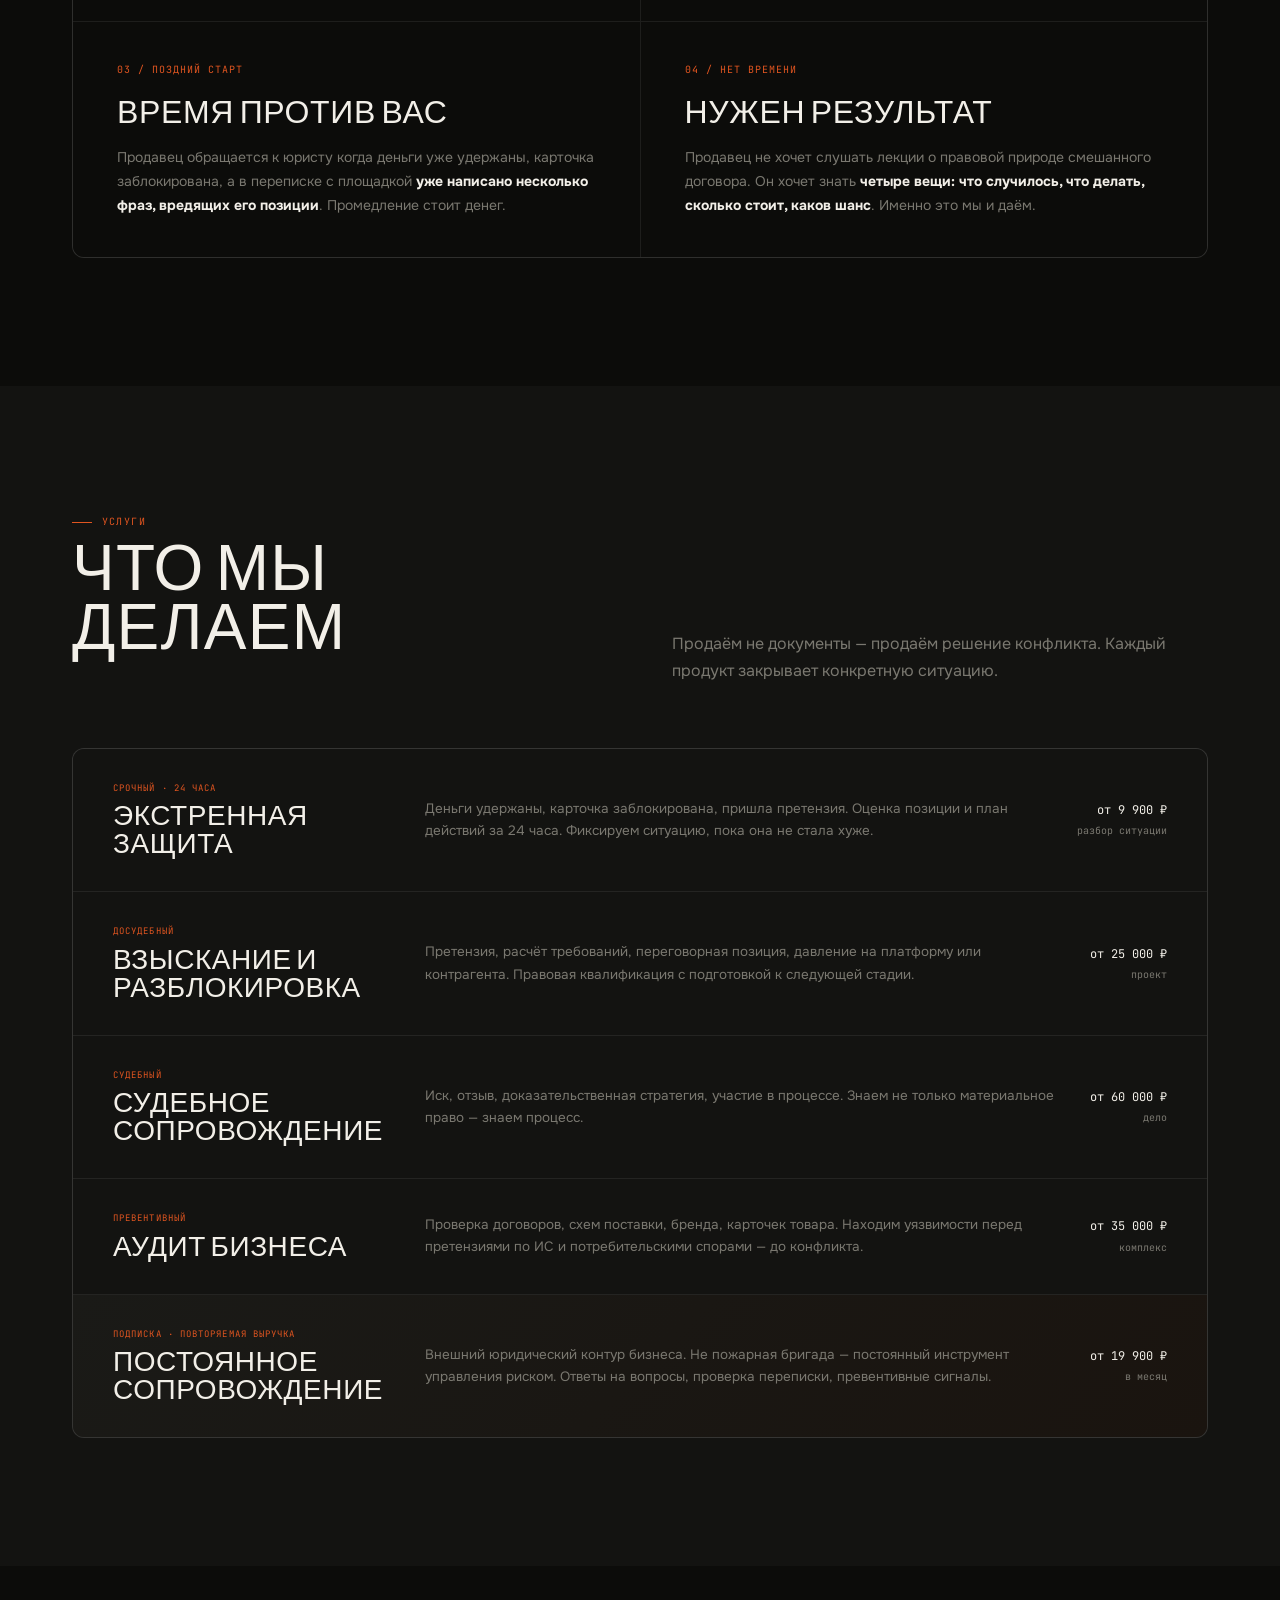
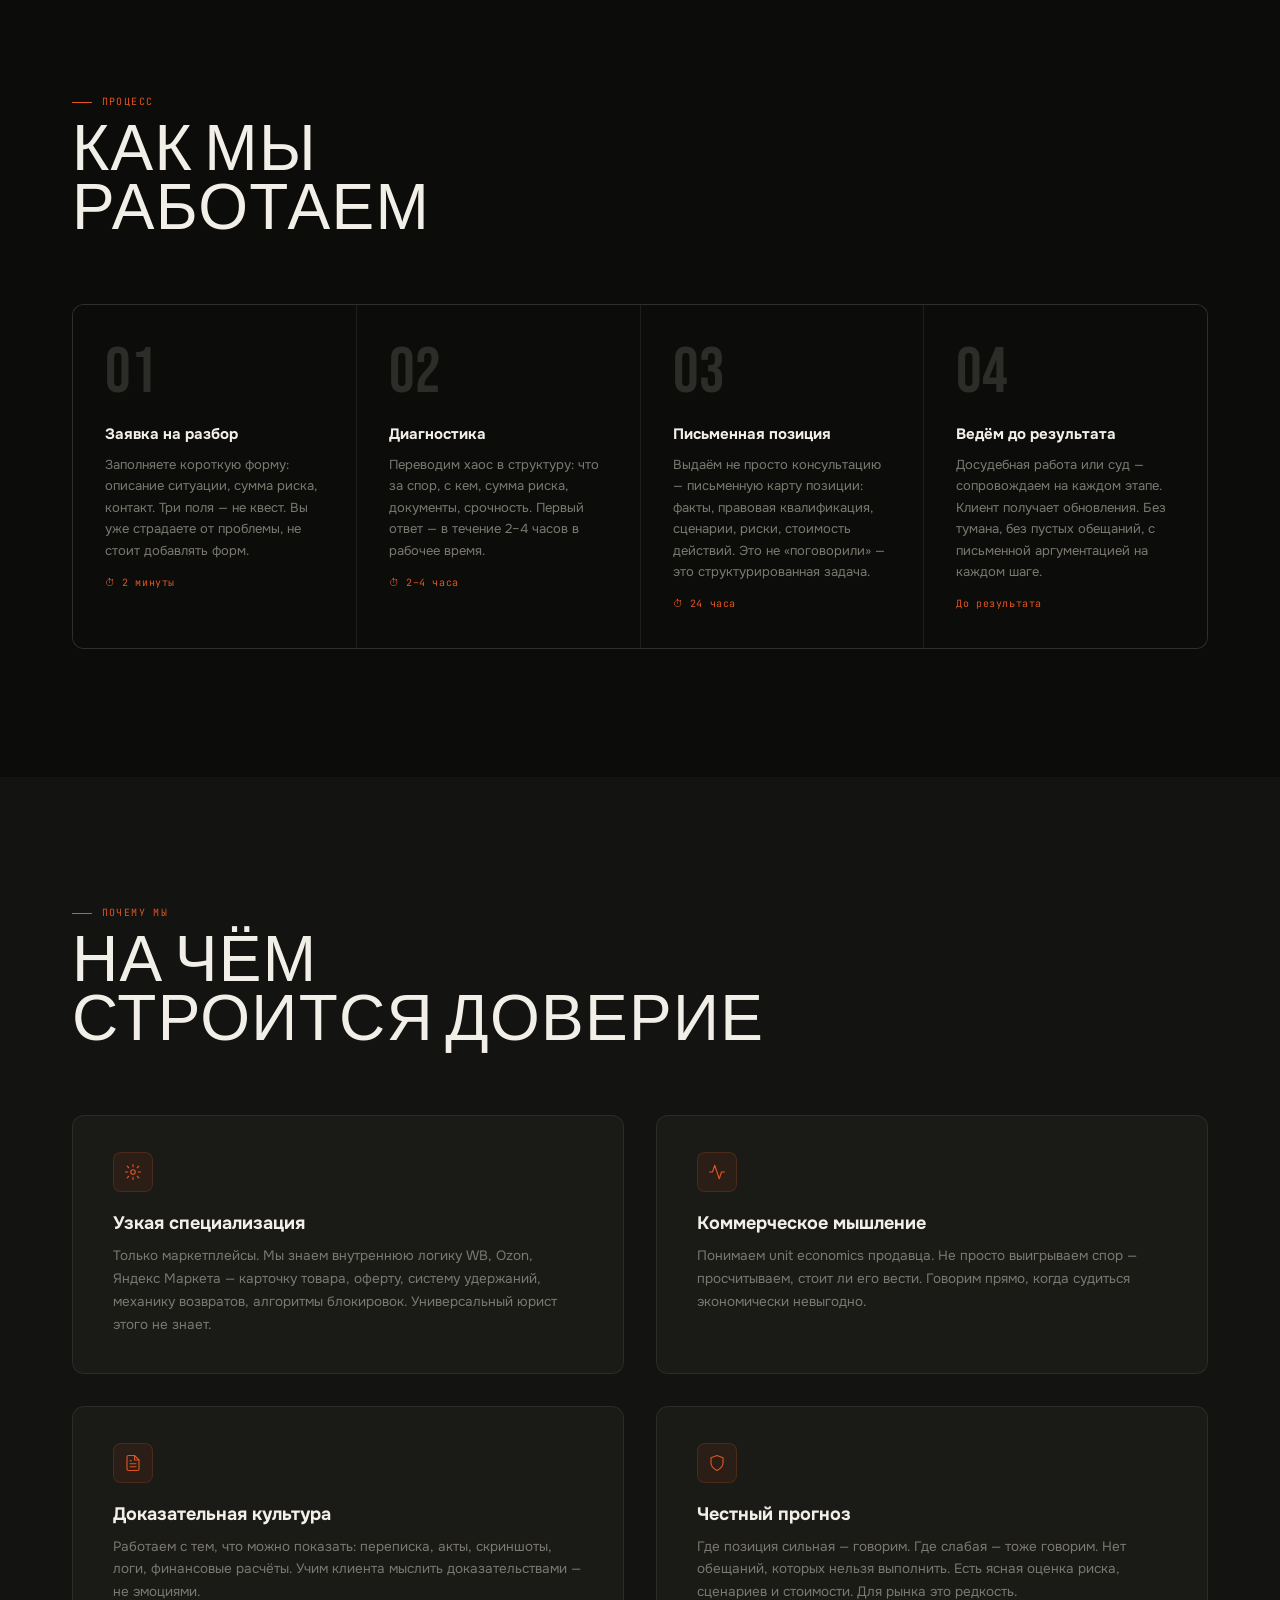
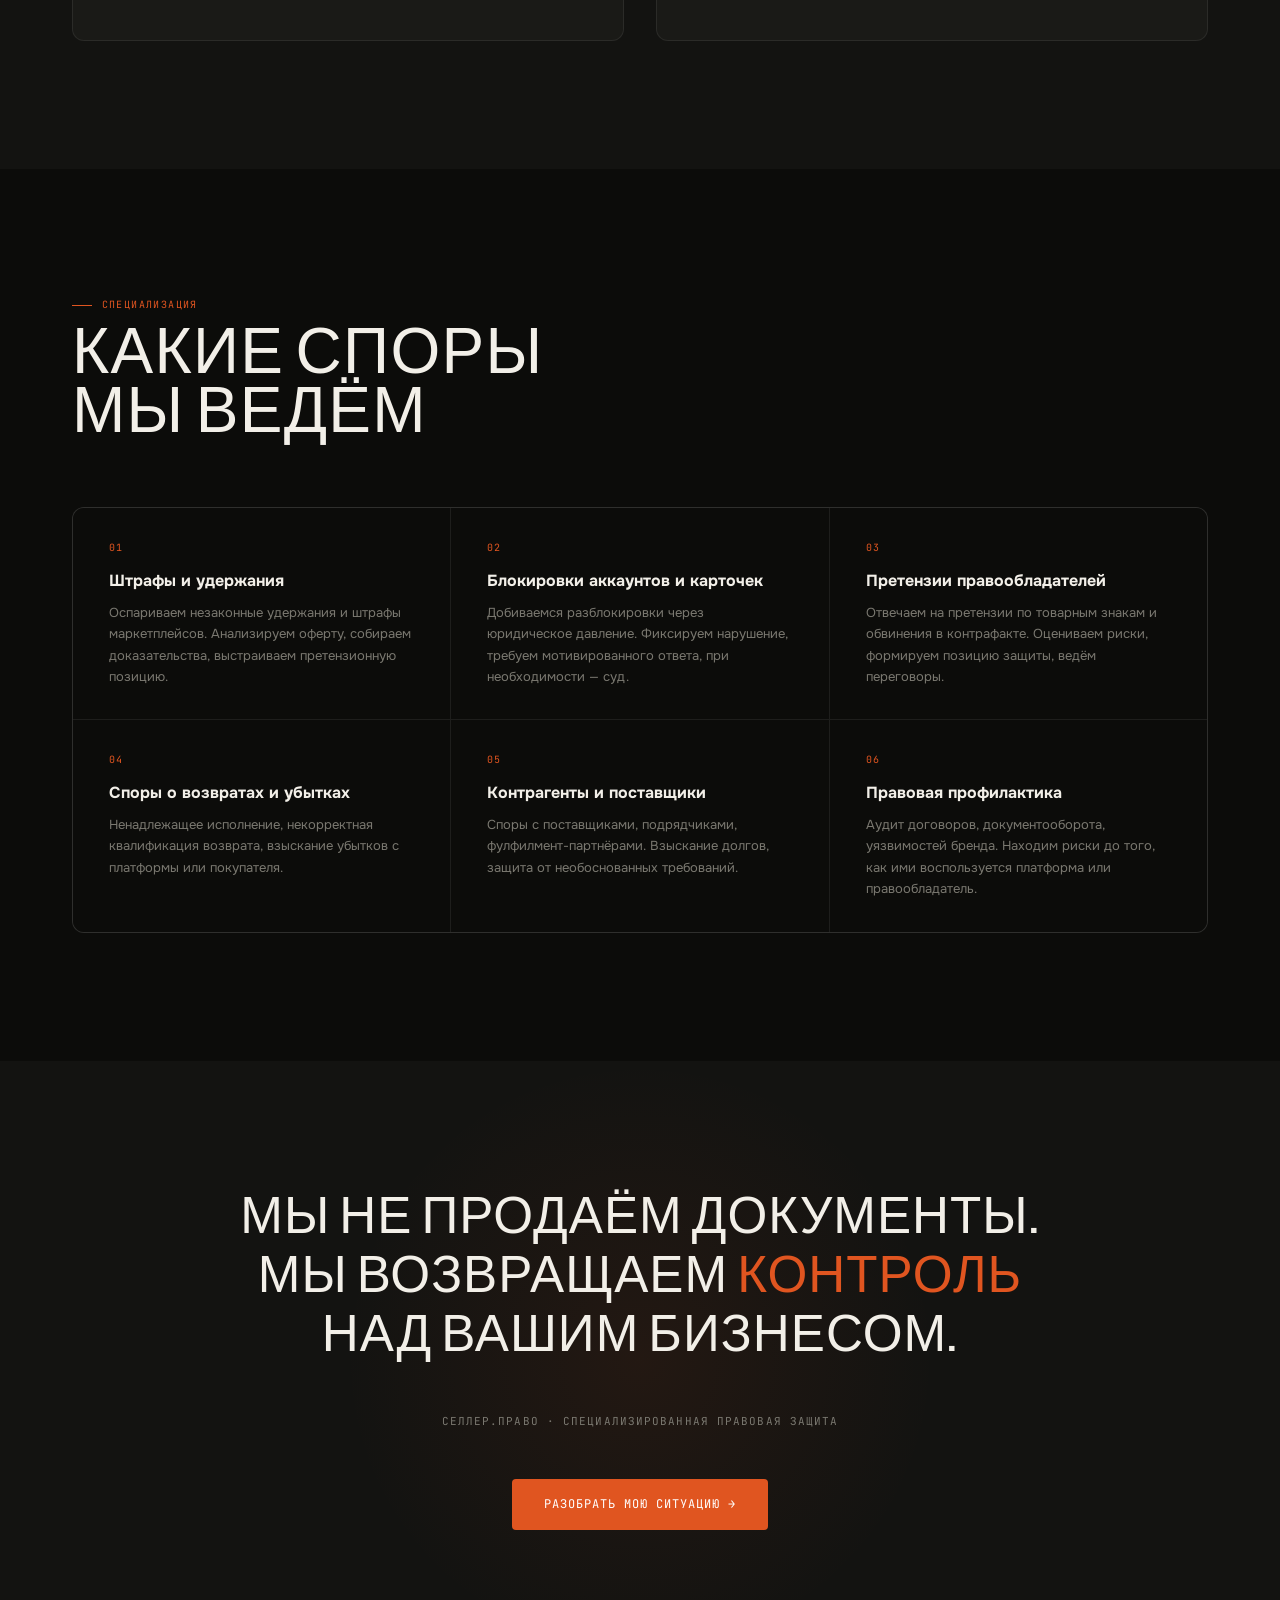
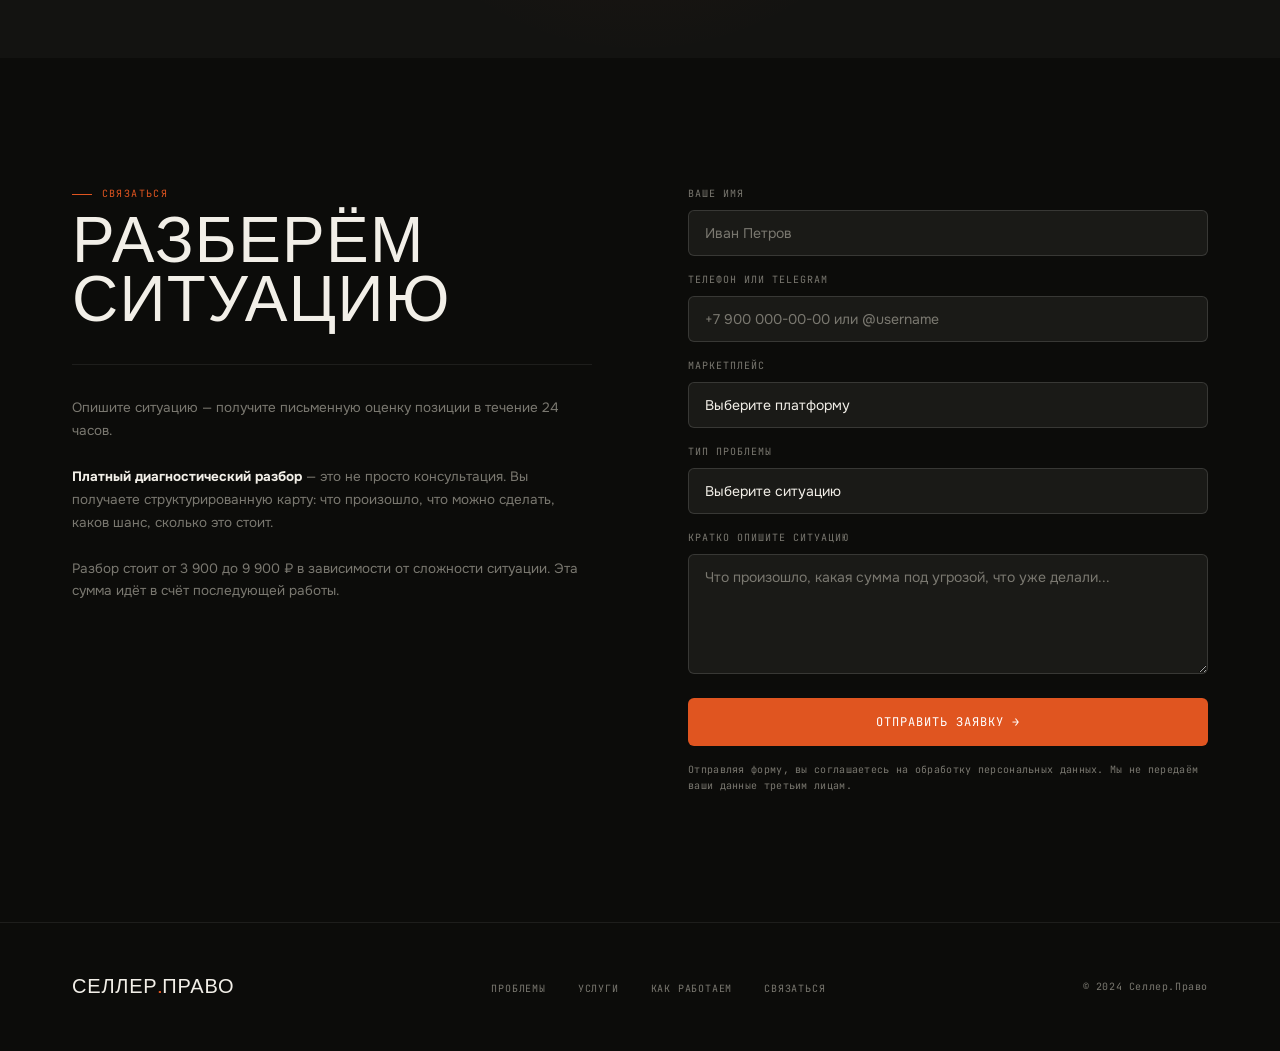
==== commit b66c02df: "Rename seller-pravo-landing.html to index.html" ====
--- a/index.html
+++ b/index.html
@@ -1,296 +1,1073 @@
-<!doctype html>
-<html lang="ru">
-<head>
-  <meta charset="utf-8" />
-  <meta name="viewport" content="width=device-width, initial-scale=1" />
-  <title>Селлер.Право — документы и переговоры по спорам с маркетплейсами</title>
-  <meta name="description" content="Претензии, ответы, переговоры с площадкой, иски и возражения. Выбираете ситуацию и сразу видите результат, срок и ориентир цены." />
-
-  <link rel="preconnect" href="https://fonts.googleapis.com">
-  <link rel="preconnect" href="https://fonts.gstatic.com" crossorigin>
-  <link href="https://fonts.googleapis.com/css2?family=Inter:wght@400;500;600;700;800&family=Inter+Tight:wght@600;700;800&display=swap" rel="stylesheet">
-
-  <link rel="stylesheet" href="styles.css" />
-</head>
-
-<body id="top">
-<header class="header">
-  <div class="container header__inner">
-    <a class="brand" href="#top" aria-label="Селлер.Право — на главную">
-      <!-- Когда будет готов логотип: раскомментируйте img и удалите SVG -->
-      <!-- <img src="assets/logo.svg" alt="Селлер.Право" class="brand__logo" /> -->
-
-      <svg class="brand__logo" width="42" height="28" viewBox="0 0 84 56" role="img" aria-label="CK">
-        <path d="M27 8c-9 0-17 8-17 20s8 20 17 20h17v-10H27c-4 0-7-4-7-10s3-10 7-10h17V8H27z" fill="var(--red)"/>
-        <path d="M49 8h12l-9 16 11 24H51l-8-18-7 12h-11l12-20L49 8z" fill="var(--ink)"/>
-        <path d="M45 12 34 31h8l-3 13 14-20h-8l0-12z" fill="var(--yellow)"/>
-      </svg>
-
-      <span class="brand__text">Селлер<span class="dot">.</span>Право</span>
-    </a>
-
-    <div class="toplinks" aria-label="Быстрые ссылки">
-      <a class="toplink" href="#problems">С чем работаем</a>
-      <a class="toplink" href="#pricing">Цены</a>
-      <a class="toplink toplink--tg" href="https://t.me/your_channel" target="_blank" rel="noopener noreferrer">
-        <span class="tgDot" aria-hidden="true"></span>Блог в Telegram
-      </a>
-    </div>
-
-    <div class="header__actions">
-      <a class="btn btn--ghost" href="#pricing">Цены</a>
-      <a class="btn btn--primary" href="#contact">Проверить ситуацию</a>
-    </div>
-  </div>
-</header>
-
-<main>
-  <section class="hero">
-    <div class="container hero__grid">
-      <div>
-        <h1 class="h1">Документы и переговоры по спорам с маркетплейсами.</h1>
-        <p class="sub">
-          Претензии, ответы, электронные переговоры, иски и возражения. Вы выбираете ситуацию и сразу видите,
-          что именно вы получаете, ориентир цены и срок первого результата.
-        </p>
-
-        <div class="chipsWrap" id="problems" aria-label="Выбор ситуации">
-          <div class="chipsLabel">Выберите ситуацию</div>
-          <div class="chips" id="chips">
-            <button class="chip is-active" type="button" data-key="fine"><span class="bolt" aria-hidden="true"></span>Штраф или претензия</button>
-            <button class="chip" type="button" data-key="returns"><span class="bolt" aria-hidden="true"></span>Удержания и возвраты</button>
-            <button class="chip" type="button" data-key="card"><span class="bolt" aria-hidden="true"></span>Карточка и ТЗ</button>
-            <button class="chip" type="button" data-key="block"><span class="bolt" aria-hidden="true"></span>Блокировка</button>
-            <button class="chip" type="button" data-key="ip"><span class="bolt" aria-hidden="true"></span>Интеллектуальные права</button>
-            <button class="chip" type="button" data-key="court"><span class="bolt" aria-hidden="true"></span>Суд</button>
-          </div>
-        </div>
-      </div>
-
-      <aside class="offer" aria-live="polite">
-        <div class="offer__top">
-          <div>
-            <div class="badge"><span class="dot" aria-hidden="true"></span><span id="offerBadge">Ситуация</span></div>
-            <h2 class="offer__title" id="offerTitle">Штраф или претензия площадки</h2>
-          </div>
-        </div>
-
-        <div class="offer__rows">
-          <div class="row">
-            <div class="row__label">Вы получаете</div>
-            <p class="row__text" id="offerDeliverable">
-              Готовый ответ или претензию под регламент площадки и ведение электронных переговоров до результата или понятного “упора”.
-            </p>
-          </div>
-
-          <div class="row">
-            <div class="row__label">Нужно от вас</div>
-            <ul class="row__list" id="offerDocs">
-              <li>уведомление о штрафе или претензии (скрин или письмо)</li>
-              <li>карточка товара и история изменений</li>
-              <li>переписка с поддержкой</li>
-              <li>документы по поставке и качеству (если есть)</li>
-            </ul>
-          </div>
-
-          <div class="row">
-            <div class="row__label">Срок первого результата</div>
-            <p class="row__text" id="offerETA">обычно 1–3 рабочих дня до первого документа</p>
-          </div>
-        </div>
-
-        <div class="offer__cta">
-          <div class="price">
-            <div class="price__label">Ориентир</div>
-            <div class="price__value" id="offerPrice">от 12 000 ₽</div>
-          </div>
-          <div class="ctaGroup">
-            <a class="btn btn--ghost btn--ghostLight" href="#pricing">Посмотреть пакеты</a>
-            <a class="btn btn--primary" href="#contact">Проверить ситуацию</a>
-          </div>
-        </div>
-      </aside>
-    </div>
-  </section>
-
-  <section class="strip">
-    <div class="container strip__inner">
-      <a class="pill" href="pricing.html"><span class="mark" aria-hidden="true"></span>Цена фиксируется до старта работ</a>
-      <a class="pill" href="process.html"><span class="mark" aria-hidden="true"></span>Переписка и переговоры в электронном виде</a>
-      <a class="pill" href="principles.html"><span class="mark" aria-hidden="true"></span>Если перспектива слабая, говорим прямо</a>
-    </div>
-  </section>
-
-  <section class="section" aria-label="Каталог услуг">
-    <div class="container">
-      <h3 class="section__title">Что мы делаем</h3>
-
-      <div class="grid4">
-        <div class="card">
-          <div class="card__kicker">Документы</div>
-          <h4 class="card__title">Претензия и позиция</h4>
-          <p class="card__text">Готовим документ так, чтобы он работал в реальном регламенте площадки.</p>
-          <div class="card__links">
-            <a class="link" href="situations.html">С чем работаем</a>
-            <a class="link link--muted" href="pricing.html">Цена</a>
-          </div>
-        </div>
-
-        <div class="card">
-          <div class="card__kicker">Переговоры</div>
-          <h4 class="card__title">Электронные переговоры</h4>
-          <p class="card__text">Ведём переписку с площадкой и фиксируем логику, чтобы не терять позицию.</p>
-          <div class="card__links">
-            <a class="link" href="process.html">Как работаем</a>
-            <a class="link link--muted" href="pricing.html">Цена</a>
-          </div>
-        </div>
-
-        <div class="card">
-          <div class="card__kicker">Суд</div>
-          <h4 class="card__title">Иски и заявления</h4>
-          <p class="card__text">Если без суда не обойтись, готовим процессуальные документы и позицию.</p>
-          <div class="card__links">
-            <a class="link" href="pricing.html#court">Пакеты</a>
-            <a class="link link--muted" href="cases.html">Примеры</a>
-          </div>
-        </div>
-
-        <div class="card">
-          <div class="card__kicker">Защита</div>
-          <h4 class="card__title">Возражения на иск</h4>
-          <p class="card__text">Строим защиту, сокращаем риски и не пишем “всё подряд”.</p>
-          <div class="card__links">
-            <a class="link" href="pricing.html#defense">Пакеты</a>
-            <a class="link link--muted" href="faq.html">FAQ</a>
-          </div>
-        </div>
-      </div>
-    </div>
-  </section>
-
-  <section class="section" id="pricing" aria-label="Цены">
-    <div class="container">
-      <h3 class="section__title">Цены</h3>
-
-      <div class="pricingRow">
-        <div class="priceCard">
-          <p class="priceCard__name">Документ</p>
-          <p class="priceCard__val">от 12 000 ₽</p>
-          <p class="priceCard__note">Один документ под ситуацию: претензия, ответ, позиция.</p>
-        </div>
-
-        <div class="priceCard">
-          <p class="priceCard__name">Документ + переговоры</p>
-          <p class="priceCard__val">от 25 000 ₽</p>
-          <p class="priceCard__note">Документ и ведение электронных переговоров по кейсу.</p>
-        </div>
-
-        <div class="priceCard">
-          <p class="priceCard__name">Суд: иск</p>
-          <p class="priceCard__val">от 60 000 ₽</p>
-          <p class="priceCard__note">Иск, комплект приложений, процессуальная логика.</p>
-        </div>
-
-        <div class="priceCard">
-          <p class="priceCard__name">Суд: защита</p>
-          <p class="priceCard__val">от 55 000 ₽</p>
-          <p class="priceCard__note">Возражения, ходатайства, акцент на рисках и доказательствах.</p>
-        </div>
-      </div>
-
-      <div class="belowLinks">
-        <a class="link" href="pricing.html">Подробная матрица цен</a>
-        <a class="link link--muted" href="principles.html">Принципы работы</a>
-      </div>
-    </div>
-  </section>
-
-  <section class="section" id="contact" aria-label="Проверить ситуацию">
-    <div class="container">
-      <h3 class="section__title">Проверить ситуацию</h3>
-
-      <div class="contact">
-        <p class="small">
-          Это быстрый вход в работу: вы описываете кейс, и мы отвечаем, какой документ имеет смысл делать,
-          какой пакет подходит и что нужно для старта. Если кейс слабый, мы так и пишем.
-        </p>
-
-        <form class="form" id="intake">
-          <div class="field">
-            <label for="name">Имя</label>
-            <input id="name" name="name" autocomplete="name" placeholder="Сергей" />
-          </div>
-
-          <div class="field">
-            <label for="contactField">Контакт</label>
-            <input id="contactField" name="contact" placeholder="@telegram или email" />
-          </div>
-
-          <div class="field">
-            <label for="marketplace">Площадка</label>
-            <select id="marketplace" name="marketplace">
-              <option>Wildberries</option>
-              <option>Ozon</option>
-              <option>Яндекс Маркет</option>
-              <option>СберМегаМаркет</option>
-              <option>Другая</option>
-            </select>
-          </div>
-
-          <div class="field">
-            <label for="topic">Ситуация</label>
-            <select id="topic" name="topic">
-              <option value="fine">Штраф или претензия</option>
-              <option value="returns">Удержания и возвраты</option>
-              <option value="card">Карточка и ТЗ</option>
-              <option value="block">Блокировка</option>
-              <option value="ip">Интеллектуальные права</option>
-              <option value="court">Суд</option>
-            </select>
-          </div>
-
-          <div class="field field--wide">
-            <label for="desc">Коротко по делу</label>
-            <textarea id="desc" name="desc" placeholder="Что случилось, какие суммы, какие сроки и что уже сделали. Ссылки на скрины можно вставить текстом."></textarea>
-          </div>
-
-          <div class="form__actions">
-            <p class="small">Отправка откроет Telegram с готовым текстом.</p>
-            <div class="actionsBtns">
-              <button class="btn btn--primary" type="submit">Открыть Telegram</button>
-              <a class="btn btn--ghost" href="https://t.me/your_channel" target="_blank" rel="noopener noreferrer">Читать блог</a>
-            </div>
-          </div>
-        </form>
-      </div>
-
-      <p class="small belowNote">
-        Юридическая информация и примеры: <a class="link" href="cases.html">кейсы</a>, <a class="link" href="faq.html">FAQ</a>, <a class="link" href="process.html">как устроена работа</a>.
-      </p>
-    </div>
-  </section>
-</main>
-
-<footer class="footer">
-  <div class="container footer__inner">
-    <div class="footer__about">
-      <div class="footer__brand">Селлер<span class="footerDot">.</span>Право</div>
-      <p class="small footer__text">
-        Документы и переговоры по спорам с маркетплейсами. Без лозунгов: только предмет, сроки, риски и результат.
-      </p>
-    </div>
-
-    <div class="footlinks" aria-label="Ссылки">
-      <a class="link" href="situations.html">С чем работаем</a>
-      <a class="link" href="pricing.html">Цены подробно</a>
-      <a class="link" href="https://t.me/your_channel" target="_blank" rel="noopener noreferrer">Telegram</a>
-      <a class="link link--muted" href="policy.html">Политика</a>
-      <a class="link link--muted" href="requisites.html">Реквизиты</a>
-    </div>
-  </div>
-</footer>
-
-<script src="script.js" defer></script>
-</body>
-</html>
+<!DOCTYPE html>
+<html lang="ru">
+<head>
+<meta charset="UTF-8">
+<meta name="viewport" content="width=device-width, initial-scale=1.0">
+<title>Селлер.Право — Правовая защита продавцов маркетплейсов</title>
+<link rel="preconnect" href="https://fonts.googleapis.com">
+<link rel="preconnect" href="https://fonts.gstatic.com" crossorigin>
+<link href="https://fonts.googleapis.com/css2?family=Bebas+Neue&family=Onest:wght@300;400;500;700&family=JetBrains+Mono:wght@400;500&display=swap" rel="stylesheet">
+<style>
+  :root {
+    --bg: #0C0C0A;
+    --bg2: #131311;
+    --bg3: #1A1A17;
+    --acc: #E05520;
+    --acc2: #b84418;
+    --ink: #F2EFE8;
+    --muted: #7A7870;
+    --border: rgba(242,239,232,0.08);
+    --border2: rgba(242,239,232,0.14);
+    --ff: 'Onest', sans-serif;
+    --fd: 'Bebas Neue', sans-serif;
+    --fm: 'JetBrains Mono', monospace;
+  }
+
+  * { box-sizing: border-box; margin: 0; padding: 0; }
+  html { scroll-behavior: smooth; }
+
+  body {
+    background: var(--bg);
+    color: var(--ink);
+    font-family: var(--ff);
+    font-size: 16px;
+    line-height: 1.6;
+    -webkit-font-smoothing: antialiased;
+    overflow-x: hidden;
+  }
+
+  a { color: inherit; text-decoration: none; }
+  img { display: block; }
+
+  /* ─── NOISE OVERLAY ─── */
+  body::before {
+    content: '';
+    position: fixed;
+    inset: 0;
+    background-image: url("data:image/svg+xml,%3Csvg viewBox='0 0 256 256' xmlns='http://www.w3.org/2000/svg'%3E%3Cfilter id='n'%3E%3CfeTurbulence type='fractalNoise' baseFrequency='0.9' numOctaves='4' stitchTiles='stitch'/%3E%3C/filter%3E%3Crect width='100%25' height='100%25' filter='url(%23n)' opacity='0.04'/%3E%3C/svg%3E");
+    pointer-events: none;
+    z-index: 0;
+    opacity: .4;
+  }
+
+  .container { max-width: 1200px; margin: 0 auto; padding: 0 2rem; position: relative; z-index: 1; }
+
+  /* ─── NAV ─── */
+  nav {
+    position: fixed;
+    top: 0; left: 0; right: 0;
+    z-index: 100;
+    padding: 1.25rem 0;
+    border-bottom: 1px solid transparent;
+    transition: all .3s;
+  }
+  nav.scrolled {
+    background: rgba(12,12,10,.92);
+    backdrop-filter: blur(16px);
+    border-color: var(--border);
+  }
+  .nav-inner {
+    display: flex;
+    align-items: center;
+    justify-content: space-between;
+  }
+  .logo {
+    font-family: var(--fd);
+    font-size: 24px;
+    letter-spacing: .04em;
+    line-height: 1;
+  }
+  .logo span { color: var(--acc); }
+  .nav-links {
+    display: flex;
+    align-items: center;
+    gap: 2rem;
+    list-style: none;
+  }
+  .nav-links a {
+    font-family: var(--fm);
+    font-size: 11px;
+    color: var(--muted);
+    letter-spacing: .08em;
+    text-transform: uppercase;
+    transition: color .2s;
+  }
+  .nav-links a:hover { color: var(--ink); }
+  .nav-cta {
+    font-family: var(--fm);
+    font-size: 11px;
+    padding: 10px 20px;
+    background: var(--acc);
+    color: #fff;
+    border-radius: 4px;
+    letter-spacing: .06em;
+    text-transform: uppercase;
+    transition: background .2s;
+    cursor: pointer;
+  }
+  .nav-cta:hover { background: var(--acc2); }
+
+  /* ─── HERO ─── */
+  .hero {
+    min-height: 100vh;
+    display: flex;
+    flex-direction: column;
+    justify-content: flex-end;
+    padding-top: 120px;
+    padding-bottom: 6rem;
+    position: relative;
+    overflow: hidden;
+  }
+
+  /* Diagonal accent line */
+  .hero::after {
+    content: '';
+    position: absolute;
+    top: 0; right: 0;
+    width: 1px;
+    height: 100%;
+    background: linear-gradient(to bottom, transparent, var(--acc), transparent);
+    opacity: .3;
+  }
+
+  .hero-eyebrow {
+    font-family: var(--fm);
+    font-size: 11px;
+    color: var(--acc);
+    letter-spacing: .15em;
+    text-transform: uppercase;
+    margin-bottom: 1.5rem;
+    display: flex;
+    align-items: center;
+    gap: .75rem;
+    opacity: 0;
+    animation: fadeUp .6s ease .1s forwards;
+  }
+  .hero-eyebrow::before {
+    content: '';
+    display: block;
+    width: 32px;
+    height: 1px;
+    background: var(--acc);
+  }
+
+  .hero-title {
+    font-family: var(--fd);
+    font-size: clamp(72px, 10vw, 160px);
+    letter-spacing: .01em;
+    line-height: .88;
+    margin-bottom: 2rem;
+    opacity: 0;
+    animation: fadeUp .7s ease .2s forwards;
+  }
+  .hero-title .acc { color: var(--acc); }
+  .hero-title .line2 {
+    display: block;
+    padding-left: clamp(40px, 6vw, 120px);
+  }
+  .hero-title .line3 {
+    display: block;
+    padding-left: clamp(80px, 12vw, 240px);
+  }
+
+  .hero-bottom {
+    display: grid;
+    grid-template-columns: 1fr 1fr;
+    gap: 4rem;
+    align-items: flex-end;
+    opacity: 0;
+    animation: fadeUp .7s ease .4s forwards;
+  }
+
+  .hero-sub {
+    font-size: 18px;
+    color: var(--muted);
+    line-height: 1.65;
+    max-width: 480px;
+    border-left: 2px solid var(--acc);
+    padding-left: 1.25rem;
+  }
+  .hero-sub strong { color: var(--ink); }
+
+  .hero-actions {
+    display: flex;
+    flex-direction: column;
+    align-items: flex-end;
+    gap: 1.25rem;
+  }
+  .btn-primary {
+    font-family: var(--fm);
+    font-size: 12px;
+    padding: 16px 32px;
+    background: var(--acc);
+    color: #fff;
+    border-radius: 4px;
+    letter-spacing: .08em;
+    text-transform: uppercase;
+    cursor: pointer;
+    transition: background .2s, transform .15s;
+    border: none;
+    display: inline-block;
+  }
+  .btn-primary:hover { background: var(--acc2); transform: translateY(-1px); }
+
+  .btn-ghost {
+    font-family: var(--fm);
+    font-size: 11px;
+    color: var(--muted);
+    letter-spacing: .08em;
+    text-transform: uppercase;
+    cursor: pointer;
+    transition: color .2s;
+    display: flex;
+    align-items: center;
+    gap: .5rem;
+    background: none;
+    border: none;
+  }
+  .btn-ghost::after { content: '→'; transition: transform .2s; }
+  .btn-ghost:hover { color: var(--ink); }
+  .btn-ghost:hover::after { transform: translateX(4px); }
+
+  /* ─── TICKER ─── */
+  .ticker {
+    border-top: 1px solid var(--border);
+    border-bottom: 1px solid var(--border);
+    padding: .75rem 0;
+    overflow: hidden;
+    position: relative;
+    background: var(--bg2);
+  }
+  .ticker-track {
+    display: flex;
+    gap: 3rem;
+    animation: ticker 28s linear infinite;
+    width: max-content;
+  }
+  .ticker-item {
+    font-family: var(--fm);
+    font-size: 11px;
+    color: var(--muted);
+    letter-spacing: .08em;
+    text-transform: uppercase;
+    white-space: nowrap;
+    display: flex;
+    align-items: center;
+    gap: .75rem;
+  }
+  .ticker-item::before { content: '◆'; color: var(--acc); font-size: 7px; }
+
+  /* ─── SECTION HEADERS ─── */
+  .sec-label {
+    font-family: var(--fm);
+    font-size: 10px;
+    color: var(--acc);
+    letter-spacing: .14em;
+    text-transform: uppercase;
+    margin-bottom: .75rem;
+    display: flex;
+    align-items: center;
+    gap: .6rem;
+  }
+  .sec-label::before {
+    content: '';
+    display: block;
+    width: 20px;
+    height: 1px;
+    background: var(--acc);
+  }
+  .sec-title {
+    font-family: var(--fd);
+    font-size: clamp(42px, 5vw, 80px);
+    letter-spacing: .02em;
+    line-height: .92;
+    margin-bottom: 1.5rem;
+  }
+  .sec-sub {
+    font-size: 16px;
+    color: var(--muted);
+    max-width: 500px;
+    line-height: 1.65;
+  }
+
+  /* ─── PROBLEMS ─── */
+  .problems { padding: 8rem 0; }
+  .problems-grid {
+    display: grid;
+    grid-template-columns: 1fr 1fr;
+    gap: 1px;
+    background: var(--border);
+    border: 1px solid var(--border);
+    border-radius: 12px;
+    overflow: hidden;
+    margin-top: 4rem;
+  }
+  .problem {
+    background: var(--bg);
+    padding: 2.5rem 2.75rem;
+    transition: background .25s;
+    position: relative;
+    overflow: hidden;
+  }
+  .problem::before {
+    content: '';
+    position: absolute;
+    top: 0; left: 0;
+    width: 3px; height: 100%;
+    background: var(--acc);
+    transform: scaleY(0);
+    transition: transform .3s ease;
+    transform-origin: top;
+  }
+  .problem:hover { background: var(--bg2); }
+  .problem:hover::before { transform: scaleY(1); }
+  .prob-num {
+    font-family: var(--fm);
+    font-size: 10px;
+    color: var(--acc);
+    letter-spacing: .1em;
+    margin-bottom: 1.25rem;
+  }
+  .prob-title {
+    font-family: var(--fd);
+    font-size: 32px;
+    letter-spacing: .02em;
+    line-height: 1;
+    margin-bottom: 1rem;
+  }
+  .prob-text {
+    font-size: 14px;
+    color: var(--muted);
+    line-height: 1.7;
+  }
+  .prob-text strong { color: var(--ink); }
+
+  /* ─── PRODUCTS ─── */
+  .products {
+    padding: 8rem 0;
+    background: var(--bg2);
+    position: relative;
+  }
+  .products-header {
+    display: grid;
+    grid-template-columns: 1fr 1fr;
+    gap: 4rem;
+    align-items: end;
+    margin-bottom: 4rem;
+  }
+  .products-list { display: flex; flex-direction: column; gap: 1px; background: var(--border); border-radius: 12px; overflow: hidden; border: 1px solid var(--border); }
+
+  .product {
+    background: var(--bg2);
+    padding: 2rem 2.5rem;
+    display: grid;
+    grid-template-columns: 280px 1fr auto;
+    gap: 2rem;
+    align-items: center;
+    transition: background .2s;
+    cursor: default;
+  }
+  .product:hover { background: var(--bg3); }
+
+  .prod-left {}
+  .prod-type {
+    font-family: var(--fm);
+    font-size: 9px;
+    color: var(--acc);
+    letter-spacing: .12em;
+    text-transform: uppercase;
+    margin-bottom: .5rem;
+  }
+  .prod-name {
+    font-family: var(--fd);
+    font-size: 28px;
+    letter-spacing: .02em;
+    line-height: 1;
+  }
+
+  .prod-desc {
+    font-size: 13.5px;
+    color: var(--muted);
+    line-height: 1.65;
+  }
+
+  .prod-price {
+    font-family: var(--fm);
+    font-size: 12px;
+    color: var(--ink);
+    white-space: nowrap;
+    text-align: right;
+  }
+  .prod-price span { display: block; font-size: 10px; color: var(--muted); margin-top: 3px; }
+
+  /* ─── HOW IT WORKS ─── */
+  .how { padding: 8rem 0; }
+  .how-grid {
+    display: grid;
+    grid-template-columns: repeat(4, 1fr);
+    gap: 1px;
+    background: var(--border);
+    border: 1px solid var(--border);
+    border-radius: 12px;
+    overflow: hidden;
+    margin-top: 4rem;
+  }
+  .step {
+    background: var(--bg);
+    padding: 2.25rem 2rem;
+    transition: background .2s;
+  }
+  .step:hover { background: var(--bg2); }
+  .step-n {
+    font-family: var(--fd);
+    font-size: 64px;
+    color: var(--border2);
+    line-height: 1;
+    margin-bottom: 1.25rem;
+    transition: color .2s;
+  }
+  .step:hover .step-n { color: var(--acc); }
+  .step-title {
+    font-size: 15px;
+    font-weight: 700;
+    margin-bottom: .6rem;
+    line-height: 1.3;
+  }
+  .step-text { font-size: 13px; color: var(--muted); line-height: 1.65; }
+  .step-time {
+    font-family: var(--fm);
+    font-size: 10px;
+    color: var(--acc);
+    letter-spacing: .06em;
+    margin-top: .85rem;
+  }
+
+  /* ─── WHY US ─── */
+  .why {
+    padding: 8rem 0;
+    background: var(--bg2);
+  }
+  .why-grid {
+    display: grid;
+    grid-template-columns: 1fr 1fr;
+    gap: 2rem;
+    margin-top: 4rem;
+  }
+  .why-card {
+    background: var(--bg3);
+    border: 1px solid var(--border);
+    border-radius: 12px;
+    padding: 2.25rem 2.5rem;
+    transition: border-color .2s;
+  }
+  .why-card:hover { border-color: var(--border2); }
+  .why-icon {
+    width: 40px; height: 40px;
+    border-radius: 8px;
+    background: #E0552015;
+    border: 1px solid #E0552030;
+    display: flex;
+    align-items: center;
+    justify-content: center;
+    margin-bottom: 1.25rem;
+  }
+  .why-icon svg { width: 18px; height: 18px; stroke: var(--acc); fill: none; stroke-width: 1.5; stroke-linecap: round; stroke-linejoin: round; }
+  .why-title { font-size: 18px; font-weight: 700; margin-bottom: .6rem; line-height: 1.3; }
+  .why-text { font-size: 13.5px; color: var(--muted); line-height: 1.7; }
+
+  /* ─── DISPUTES ─── */
+  .disputes { padding: 8rem 0; }
+  .disputes-header { margin-bottom: 4rem; }
+  .disputes-list {
+    display: grid;
+    grid-template-columns: repeat(3, 1fr);
+    gap: 1px;
+    background: var(--border);
+    border: 1px solid var(--border);
+    border-radius: 12px;
+    overflow: hidden;
+  }
+  .dispute {
+    background: var(--bg);
+    padding: 2rem 2.25rem;
+    transition: background .2s;
+    position: relative;
+  }
+  .dispute:hover { background: var(--bg2); }
+  .dispute-n {
+    font-family: var(--fm);
+    font-size: 10px;
+    color: var(--acc);
+    letter-spacing: .1em;
+    margin-bottom: .75rem;
+  }
+  .dispute-title { font-size: 16px; font-weight: 700; margin-bottom: .5rem; }
+  .dispute-text { font-size: 13px; color: var(--muted); line-height: 1.65; }
+
+  /* ─── PROMISE ─── */
+  .promise {
+    padding: 8rem 0;
+    background: var(--bg2);
+    text-align: center;
+    position: relative;
+    overflow: hidden;
+  }
+  .promise::before {
+    content: '';
+    position: absolute;
+    top: 50%; left: 50%;
+    transform: translate(-50%, -50%);
+    width: 600px; height: 600px;
+    background: radial-gradient(circle, rgba(224,85,32,.08) 0%, transparent 70%);
+    pointer-events: none;
+  }
+  .promise-quote {
+    font-family: var(--fd);
+    font-size: clamp(28px, 4vw, 56px);
+    line-height: 1.15;
+    letter-spacing: .02em;
+    max-width: 900px;
+    margin: 0 auto 3rem;
+  }
+  .promise-quote .acc { color: var(--acc); }
+  .promise-source {
+    font-family: var(--fm);
+    font-size: 11px;
+    color: var(--muted);
+    letter-spacing: .1em;
+    text-transform: uppercase;
+    margin-bottom: 3rem;
+  }
+
+  /* ─── FORM ─── */
+  .form-section { padding: 8rem 0; }
+  .form-wrap {
+    display: grid;
+    grid-template-columns: 1fr 1fr;
+    gap: 6rem;
+    align-items: start;
+  }
+  .form-left {}
+  .form-note {
+    font-size: 13.5px;
+    color: var(--muted);
+    line-height: 1.7;
+    margin-top: 2rem;
+    padding-top: 2rem;
+    border-top: 1px solid var(--border);
+  }
+  .form-note strong { color: var(--ink); }
+
+  form { display: flex; flex-direction: column; gap: 1rem; }
+  .form-group { display: flex; flex-direction: column; gap: .5rem; }
+  .form-label {
+    font-family: var(--fm);
+    font-size: 10px;
+    color: var(--muted);
+    letter-spacing: .1em;
+    text-transform: uppercase;
+  }
+  .form-input, .form-select, .form-textarea {
+    background: var(--bg3);
+    border: 1px solid var(--border2);
+    border-radius: 6px;
+    padding: 13px 16px;
+    color: var(--ink);
+    font-family: var(--ff);
+    font-size: 14px;
+    outline: none;
+    transition: border-color .2s;
+    width: 100%;
+  }
+  .form-input:focus, .form-select:focus, .form-textarea:focus {
+    border-color: var(--acc);
+  }
+  .form-input::placeholder, .form-textarea::placeholder { color: var(--muted); }
+  .form-select { appearance: none; cursor: pointer; }
+  option { background: var(--bg3); }
+  .form-textarea { resize: vertical; min-height: 120px; }
+  .form-submit {
+    background: var(--acc);
+    color: #fff;
+    border: none;
+    border-radius: 6px;
+    padding: 16px 24px;
+    font-family: var(--fm);
+    font-size: 12px;
+    letter-spacing: .08em;
+    text-transform: uppercase;
+    cursor: pointer;
+    transition: background .2s, transform .15s;
+    margin-top: .5rem;
+  }
+  .form-submit:hover { background: var(--acc2); transform: translateY(-1px); }
+  .form-disclaimer {
+    font-family: var(--fm);
+    font-size: 10px;
+    color: var(--muted);
+    line-height: 1.6;
+    letter-spacing: .03em;
+  }
+
+  /* ─── FOOTER ─── */
+  footer {
+    border-top: 1px solid var(--border);
+    padding: 3rem 0;
+  }
+  .footer-inner {
+    display: flex;
+    align-items: center;
+    justify-content: space-between;
+  }
+  .footer-logo {
+    font-family: var(--fd);
+    font-size: 20px;
+    letter-spacing: .04em;
+  }
+  .footer-logo span { color: var(--acc); }
+  .footer-links {
+    display: flex;
+    gap: 2rem;
+    list-style: none;
+  }
+  .footer-links a {
+    font-family: var(--fm);
+    font-size: 10px;
+    color: var(--muted);
+    letter-spacing: .08em;
+    text-transform: uppercase;
+    transition: color .2s;
+  }
+  .footer-links a:hover { color: var(--ink); }
+  .footer-copy {
+    font-family: var(--fm);
+    font-size: 10px;
+    color: var(--muted);
+    letter-spacing: .06em;
+  }
+
+  /* ─── ANIMATIONS ─── */
+  @keyframes fadeUp {
+    from { opacity: 0; transform: translateY(24px); }
+    to   { opacity: 1; transform: translateY(0); }
+  }
+  @keyframes ticker {
+    from { transform: translateX(0); }
+    to   { transform: translateX(-50%); }
+  }
+
+  .reveal {
+    opacity: 0;
+    transform: translateY(20px);
+    transition: opacity .6s ease, transform .6s ease;
+  }
+  .reveal.visible {
+    opacity: 1;
+    transform: none;
+  }
+
+  /* ─── MOBILE ─── */
+  @media (max-width: 768px) {
+    .nav-links { display: none; }
+    .hero-bottom { grid-template-columns: 1fr; gap: 2rem; }
+    .hero-actions { align-items: flex-start; }
+    .problems-grid { grid-template-columns: 1fr; }
+    .product { grid-template-columns: 1fr; gap: 1rem; }
+    .prod-price { text-align: left; }
+    .how-grid { grid-template-columns: 1fr 1fr; }
+    .why-grid { grid-template-columns: 1fr; }
+    .disputes-list { grid-template-columns: 1fr; }
+    .form-wrap { grid-template-columns: 1fr; gap: 3rem; }
+    .products-header { grid-template-columns: 1fr; gap: 1rem; }
+    .footer-inner { flex-direction: column; gap: 1.5rem; text-align: center; }
+    .footer-links { flex-wrap: wrap; justify-content: center; }
+  }
+</style>
+</head>
+<body>
+
+<!-- NAV -->
+<nav id="nav">
+  <div class="container">
+    <div class="nav-inner">
+      <div class="logo">СЕЛЛЕР<span>.</span>ПРАВО</div>
+      <ul class="nav-links">
+        <li><a href="#problems">Проблемы</a></li>
+        <li><a href="#products">Услуги</a></li>
+        <li><a href="#how">Как работаем</a></li>
+        <li><a href="#contact">Связаться</a></li>
+      </ul>
+      <a href="#contact" class="nav-cta">Разобрать ситуацию</a>
+    </div>
+  </div>
+</nav>
+
+<!-- HERO -->
+<section class="hero">
+  <div class="container">
+    <div class="hero-eyebrow">Правовая защита продавцов маркетплейсов</div>
+    <div class="hero-title">
+      МАРКЕТПЛЕЙС<br>
+      <span class="line2">УДЕРЖАЛ</span>
+      <span class="line3"><span class="acc">ДЕНЬГИ?</span></span>
+    </div>
+    <div class="hero-bottom">
+      <div class="hero-sub">
+        Штрафы, блокировки, претензии по товарным знакам, споры с поставщиками.<br><br>
+        <strong>Мы переводим проблему в управляемый правовой спор и ведём её до результата.</strong>
+      </div>
+      <div class="hero-actions">
+        <a href="#contact" class="btn-primary">Разобрать ситуацию →</a>
+        <button class="btn-ghost" onclick="document.getElementById('products').scrollIntoView({behavior:'smooth'})">Посмотреть услуги</button>
+      </div>
+    </div>
+  </div>
+</section>
+
+<!-- TICKER -->
+<div class="ticker">
+  <div class="ticker-track" id="ticker">
+    <span class="ticker-item">Wildberries</span>
+    <span class="ticker-item">Штрафы и удержания</span>
+    <span class="ticker-item">Ozon</span>
+    <span class="ticker-item">Блокировка карточек</span>
+    <span class="ticker-item">Яндекс Маркет</span>
+    <span class="ticker-item">Претензии по товарным знакам</span>
+    <span class="ticker-item">Megamarket</span>
+    <span class="ticker-item">Споры с поставщиками</span>
+    <span class="ticker-item">Wildberries</span>
+    <span class="ticker-item">Штрафы и удержания</span>
+    <span class="ticker-item">Ozon</span>
+    <span class="ticker-item">Блокировка карточек</span>
+    <span class="ticker-item">Яндекс Маркет</span>
+    <span class="ticker-item">Претензии по товарным знакам</span>
+    <span class="ticker-item">Megamarket</span>
+    <span class="ticker-item">Споры с поставщиками</span>
+  </div>
+</div>
+
+<!-- PROBLEMS -->
+<section class="problems" id="problems">
+  <div class="container">
+    <div class="reveal">
+      <div class="sec-label">Рыночная боль</div>
+      <div class="sec-title">ПРОТИВ ВАС<br>ИГРАЮТ СИЛЬНЕЕ</div>
+      <div class="sec-sub">У платформы — юридический отдел, регламенты и автоматические удержания. У продавца обычно нет ничего, кроме ощущения несправедливости.</div>
+    </div>
+    <div class="problems-grid reveal">
+      <div class="problem">
+        <div class="prob-num">01 / АСИММЕТРИЯ СИЛЫ</div>
+        <div class="prob-title">ПЛАТФОРМА СИЛЬНЕЕ</div>
+        <div class="prob-text">Маркетплейс сильнее вас <strong>институционально, экономически и информационно</strong>. Оферта, внутренние регламенты, автоудержания — всё работает против продавца. Вы один, они — система.</div>
+      </div>
+      <div class="problem">
+        <div class="prob-num">02 / РАЗРЫВ ПРАВО — БИЗНЕС</div>
+        <div class="prob-title">ЮРИСТЫ НЕ ПОНИМАЮТ</div>
+        <div class="prob-text">Обычные юристы пишут <strong>правильные бумаги, но не понимают предмет конфликта</strong>. Не знают, где спор о штрафной модели, где о возврате, где о товарном знаке. Результат — бумага вместо защиты.</div>
+      </div>
+      <div class="problem">
+        <div class="prob-num">03 / ПОЗДНИЙ СТАРТ</div>
+        <div class="prob-title">ВРЕМЯ ПРОТИВ ВАС</div>
+        <div class="prob-text">Продавец обращается к юристу когда деньги уже удержаны, карточка заблокирована, а в переписке с площадкой <strong>уже написано несколько фраз, вредящих его позиции</strong>. Промедление стоит денег.</div>
+      </div>
+      <div class="problem">
+        <div class="prob-num">04 / НЕТ ВРЕМЕНИ</div>
+        <div class="prob-title">НУЖЕН РЕЗУЛЬТАТ</div>
+        <div class="prob-text">Продавец не хочет слушать лекции о правовой природе смешанного договора. Он хочет знать <strong>четыре вещи: что случилось, что делать, сколько стоит, каков шанс</strong>. Именно это мы и даём.</div>
+      </div>
+    </div>
+  </div>
+</section>
+
+<!-- PRODUCTS -->
+<section class="products" id="products">
+  <div class="container">
+    <div class="products-header reveal">
+      <div>
+        <div class="sec-label">Услуги</div>
+        <div class="sec-title">ЧТО МЫ<br>ДЕЛАЕМ</div>
+      </div>
+      <div class="sec-sub">Продаём не документы — продаём решение конфликта. Каждый продукт закрывает конкретную ситуацию.</div>
+    </div>
+    <div class="products-list reveal">
+      <div class="product">
+        <div class="prod-left">
+          <div class="prod-type">Срочный · 24 часа</div>
+          <div class="prod-name">ЭКСТРЕННАЯ ЗАЩИТА</div>
+        </div>
+        <div class="prod-desc">Деньги удержаны, карточка заблокирована, пришла претензия. Оценка позиции и план действий за 24 часа. Фиксируем ситуацию, пока она не стала хуже.</div>
+        <div class="prod-price">от 9 900 ₽ <span>разбор ситуации</span></div>
+      </div>
+      <div class="product">
+        <div class="prod-left">
+          <div class="prod-type">Досудебный</div>
+          <div class="prod-name">ВЗЫСКАНИЕ И РАЗБЛОКИРОВКА</div>
+        </div>
+        <div class="prod-desc">Претензия, расчёт требований, переговорная позиция, давление на платформу или контрагента. Правовая квалификация с подготовкой к следующей стадии.</div>
+        <div class="prod-price">от 25 000 ₽ <span>проект</span></div>
+      </div>
+      <div class="product">
+        <div class="prod-left">
+          <div class="prod-type">Судебный</div>
+          <div class="prod-name">СУДЕБНОЕ СОПРОВОЖДЕНИЕ</div>
+        </div>
+        <div class="prod-desc">Иск, отзыв, доказательственная стратегия, участие в процессе. Знаем не только материальное право — знаем процесс.</div>
+        <div class="prod-price">от 60 000 ₽ <span>дело</span></div>
+      </div>
+      <div class="product">
+        <div class="prod-left">
+          <div class="prod-type">Превентивный</div>
+          <div class="prod-name">АУДИТ БИЗНЕСА</div>
+        </div>
+        <div class="prod-desc">Проверка договоров, схем поставки, бренда, карточек товара. Находим уязвимости перед претензиями по ИС и потребительскими спорами — до конфликта.</div>
+        <div class="prod-price">от 35 000 ₽ <span>комплекс</span></div>
+      </div>
+      <div class="product" style="background: linear-gradient(135deg, var(--bg3) 0%, #1a140f 100%);">
+        <div class="prod-left">
+          <div class="prod-type">Подписка · Повторяемая выручка</div>
+          <div class="prod-name">ПОСТОЯННОЕ СОПРОВОЖДЕНИЕ</div>
+        </div>
+        <div class="prod-desc">Внешний юридический контур бизнеса. Не пожарная бригада — постоянный инструмент управления риском. Ответы на вопросы, проверка переписки, превентивные сигналы.</div>
+        <div class="prod-price">от 19 900 ₽ <span>в месяц</span></div>
+      </div>
+    </div>
+  </div>
+</section>
+
+<!-- HOW IT WORKS -->
+<section class="how" id="how">
+  <div class="container">
+    <div class="reveal">
+      <div class="sec-label">Процесс</div>
+      <div class="sec-title">КАК МЫ<br>РАБОТАЕМ</div>
+    </div>
+    <div class="how-grid reveal">
+      <div class="step">
+        <div class="step-n">01</div>
+        <div class="step-title">Заявка на разбор</div>
+        <div class="step-text">Заполняете короткую форму: описание ситуации, сумма риска, контакт. Три поля — не квест. Вы уже страдаете от проблемы, не стоит добавлять форм.</div>
+        <div class="step-time">⏱ 2 минуты</div>
+      </div>
+      <div class="step">
+        <div class="step-n">02</div>
+        <div class="step-title">Диагностика</div>
+        <div class="step-text">Переводим хаос в структуру: что за спор, с кем, сумма риска, документы, срочность. Первый ответ — в течение 2–4 часов в рабочее время.</div>
+        <div class="step-time">⏱ 2–4 часа</div>
+      </div>
+      <div class="step">
+        <div class="step-n">03</div>
+        <div class="step-title">Письменная позиция</div>
+        <div class="step-text">Выдаём не просто консультацию — письменную карту позиции: факты, правовая квалификация, сценарии, риски, стоимость действий. Это не «поговорили» — это структурированная задача.</div>
+        <div class="step-time">⏱ 24 часа</div>
+      </div>
+      <div class="step">
+        <div class="step-n">04</div>
+        <div class="step-title">Ведём до результата</div>
+        <div class="step-text">Досудебная работа или суд — сопровождаем на каждом этапе. Клиент получает обновления. Без тумана, без пустых обещаний, с письменной аргументацией на каждом шаге.</div>
+        <div class="step-time">До результата</div>
+      </div>
+    </div>
+  </div>
+</section>
+
+<!-- WHY US -->
+<section class="why">
+  <div class="container">
+    <div class="reveal">
+      <div class="sec-label">Почему мы</div>
+      <div class="sec-title">НА ЧЁМ<br>СТРОИТСЯ ДОВЕРИЕ</div>
+    </div>
+    <div class="why-grid reveal">
+      <div class="why-card">
+        <div class="why-icon">
+          <svg viewBox="0 0 24 24"><circle cx="12" cy="12" r="3"/><path d="M12 2v3M12 19v3M4.22 4.22l2.12 2.12M17.66 17.66l2.12 2.12M2 12h3M19 12h3M4.22 19.78l2.12-2.12M17.66 6.34l2.12-2.12"/></svg>
+        </div>
+        <div class="why-title">Узкая специализация</div>
+        <div class="why-text">Только маркетплейсы. Мы знаем внутреннюю логику WB, Ozon, Яндекс Маркета — карточку товара, оферту, систему удержаний, механику возвратов, алгоритмы блокировок. Универсальный юрист этого не знает.</div>
+      </div>
+      <div class="why-card">
+        <div class="why-icon">
+          <svg viewBox="0 0 24 24"><polyline points="22 12 18 12 15 21 9 3 6 12 2 12"/></svg>
+        </div>
+        <div class="why-title">Коммерческое мышление</div>
+        <div class="why-text">Понимаем unit economics продавца. Не просто выигрываем спор — просчитываем, стоит ли его вести. Говорим прямо, когда судиться экономически невыгодно.</div>
+      </div>
+      <div class="why-card">
+        <div class="why-icon">
+          <svg viewBox="0 0 24 24"><path d="M14 2H6a2 2 0 0 0-2 2v16a2 2 0 0 0 2 2h12a2 2 0 0 0 2-2V8z"/><polyline points="14 2 14 8 20 8"/><line x1="16" y1="13" x2="8" y2="13"/><line x1="16" y1="17" x2="8" y2="17"/><polyline points="10 9 9 9 8 9"/></svg>
+        </div>
+        <div class="why-title">Доказательная культура</div>
+        <div class="why-text">Работаем с тем, что можно показать: переписка, акты, скриншоты, логи, финансовые расчёты. Учим клиента мыслить доказательствами — не эмоциями.</div>
+      </div>
+      <div class="why-card">
+        <div class="why-icon">
+          <svg viewBox="0 0 24 24"><path d="M12 22s8-4 8-10V5l-8-3-8 3v7c0 6 8 10 8 10z"/></svg>
+        </div>
+        <div class="why-title">Честный прогноз</div>
+        <div class="why-text">Где позиция сильная — говорим. Где слабая — тоже говорим. Нет обещаний, которых нельзя выполнить. Есть ясная оценка риска, сценариев и стоимости. Для рынка это редкость.</div>
+      </div>
+    </div>
+  </div>
+</section>
+
+<!-- DISPUTES -->
+<section class="disputes">
+  <div class="container">
+    <div class="disputes-header reveal">
+      <div class="sec-label">Специализация</div>
+      <div class="sec-title">КАКИЕ СПОРЫ<br>МЫ ВЕДЁМ</div>
+    </div>
+    <div class="disputes-list reveal">
+      <div class="dispute">
+        <div class="dispute-n">01</div>
+        <div class="dispute-title">Штрафы и удержания</div>
+        <div class="dispute-text">Оспариваем незаконные удержания и штрафы маркетплейсов. Анализируем оферту, собираем доказательства, выстраиваем претензионную позицию.</div>
+      </div>
+      <div class="dispute">
+        <div class="dispute-n">02</div>
+        <div class="dispute-title">Блокировки аккаунтов и карточек</div>
+        <div class="dispute-text">Добиваемся разблокировки через юридическое давление. Фиксируем нарушение, требуем мотивированного ответа, при необходимости — суд.</div>
+      </div>
+      <div class="dispute">
+        <div class="dispute-n">03</div>
+        <div class="dispute-title">Претензии правообладателей</div>
+        <div class="dispute-text">Отвечаем на претензии по товарным знакам и обвинения в контрафакте. Оцениваем риски, формируем позицию защиты, ведём переговоры.</div>
+      </div>
+      <div class="dispute">
+        <div class="dispute-n">04</div>
+        <div class="dispute-title">Споры о возвратах и убытках</div>
+        <div class="dispute-text">Ненадлежащее исполнение, некорректная квалификация возврата, взыскание убытков с платформы или покупателя.</div>
+      </div>
+      <div class="dispute">
+        <div class="dispute-n">05</div>
+        <div class="dispute-title">Контрагенты и поставщики</div>
+        <div class="dispute-text">Споры с поставщиками, подрядчиками, фулфилмент-партнёрами. Взыскание долгов, защита от необоснованных требований.</div>
+      </div>
+      <div class="dispute">
+        <div class="dispute-n">06</div>
+        <div class="dispute-title">Правовая профилактика</div>
+        <div class="dispute-text">Аудит договоров, документооборота, уязвимостей бренда. Находим риски до того, как ими воспользуется платформа или правообладатель.</div>
+      </div>
+    </div>
+  </div>
+</section>
+
+<!-- PROMISE -->
+<section class="promise">
+  <div class="container">
+    <div class="promise-quote reveal">
+      МЫ НЕ ПРОДАЁМ ДОКУМЕНТЫ.<br>МЫ ВОЗВРАЩАЕМ <span class="acc">КОНТРОЛЬ</span><br>НАД ВАШИМ БИЗНЕСОМ.
+    </div>
+    <div class="promise-source reveal">Селлер.Право · Специализированная правовая защита</div>
+    <a href="#contact" class="btn-primary reveal">Разобрать мою ситуацию →</a>
+  </div>
+</section>
+
+<!-- FORM -->
+<section class="form-section" id="contact">
+  <div class="container">
+    <div class="form-wrap">
+      <div class="form-left reveal">
+        <div class="sec-label">Связаться</div>
+        <div class="sec-title">РАЗБЕРЁМ<br>СИТУАЦИЮ</div>
+        <div class="form-note">
+          Опишите ситуацию — получите письменную оценку позиции в течение 24 часов.<br><br>
+          <strong>Платный диагностический разбор</strong> — это не просто консультация. Вы получаете структурированную карту: что произошло, что можно сделать, каков шанс, сколько это стоит.<br><br>
+          Разбор стоит от 3 900 до 9 900 ₽ в зависимости от сложности ситуации. Эта сумма идёт в счёт последующей работы.
+        </div>
+      </div>
+      <div class="reveal">
+        <form onsubmit="handleSubmit(event)">
+          <div class="form-group">
+            <label class="form-label">Ваше имя</label>
+            <input class="form-input" type="text" placeholder="Иван Петров" required>
+          </div>
+          <div class="form-group">
+            <label class="form-label">Телефон или Telegram</label>
+            <input class="form-input" type="text" placeholder="+7 900 000-00-00 или @username" required>
+          </div>
+          <div class="form-group">
+            <label class="form-label">Маркетплейс</label>
+            <select class="form-select" required>
+              <option value="" disabled selected>Выберите платформу</option>
+              <option>Wildberries</option>
+              <option>Ozon</option>
+              <option>Яндекс Маркет</option>
+              <option>Megamarket</option>
+              <option>Другое</option>
+            </select>
+          </div>
+          <div class="form-group">
+            <label class="form-label">Тип проблемы</label>
+            <select class="form-select" required>
+              <option value="" disabled selected>Выберите ситуацию</option>
+              <option>Штраф или удержание денег</option>
+              <option>Блокировка аккаунта или карточки</option>
+              <option>Претензия по товарному знаку</option>
+              <option>Спор о возврате</option>
+              <option>Конфликт с поставщиком / подрядчиком</option>
+              <option>Аудит и профилактика рисков</option>
+              <option>Другое</option>
+            </select>
+          </div>
+          <div class="form-group">
+            <label class="form-label">Кратко опишите ситуацию</label>
+            <textarea class="form-textarea" placeholder="Что произошло, какая сумма под угрозой, что уже делали..." required></textarea>
+          </div>
+          <button type="submit" class="form-submit">Отправить заявку →</button>
+          <div class="form-disclaimer">Отправляя форму, вы соглашаетесь на обработку персональных данных. Мы не передаём ваши данные третьим лицам.</div>
+        </form>
+      </div>
+    </div>
+  </div>
+</section>
+
+<!-- FOOTER -->
+<footer>
+  <div class="container">
+    <div class="footer-inner">
+      <div class="footer-logo">СЕЛЛЕР<span>.</span>ПРАВО</div>
+      <ul class="footer-links">
+        <li><a href="#problems">Проблемы</a></li>
+        <li><a href="#products">Услуги</a></li>
+        <li><a href="#how">Как работаем</a></li>
+        <li><a href="#contact">Связаться</a></li>
+      </ul>
+      <div class="footer-copy">© 2024 Селлер.Право</div>
+    </div>
+  </div>
+</footer>
+
+<script>
+  // Nav scroll
+  window.addEventListener('scroll', () => {
+    document.getElementById('nav').classList.toggle('scrolled', window.scrollY > 40);
+  });
+
+  // Reveal on scroll
+  const reveals = document.querySelectorAll('.reveal');
+  const observer = new IntersectionObserver((entries) => {
+    entries.forEach((entry, i) => {
+      if (entry.isIntersecting) {
+        setTimeout(() => entry.target.classList.add('visible'), i * 80);
+        observer.unobserve(entry.target);
+      }
+    });
+  }, { threshold: 0.1 });
+  reveals.forEach(el => observer.observe(el));
+
+  // Form submit
+  function handleSubmit(e) {
+    e.preventDefault();
+    const btn = e.target.querySelector('.form-submit');
+    btn.textContent = 'Заявка отправлена ✓';
+    btn.style.background = '#2a7a4a';
+    btn.disabled = true;
+  }
+
+  // Duplicate ticker for seamless loop
+  const track = document.getElementById('ticker');
+  track.innerHTML += track.innerHTML;
+</script>
+</body>
+</html>
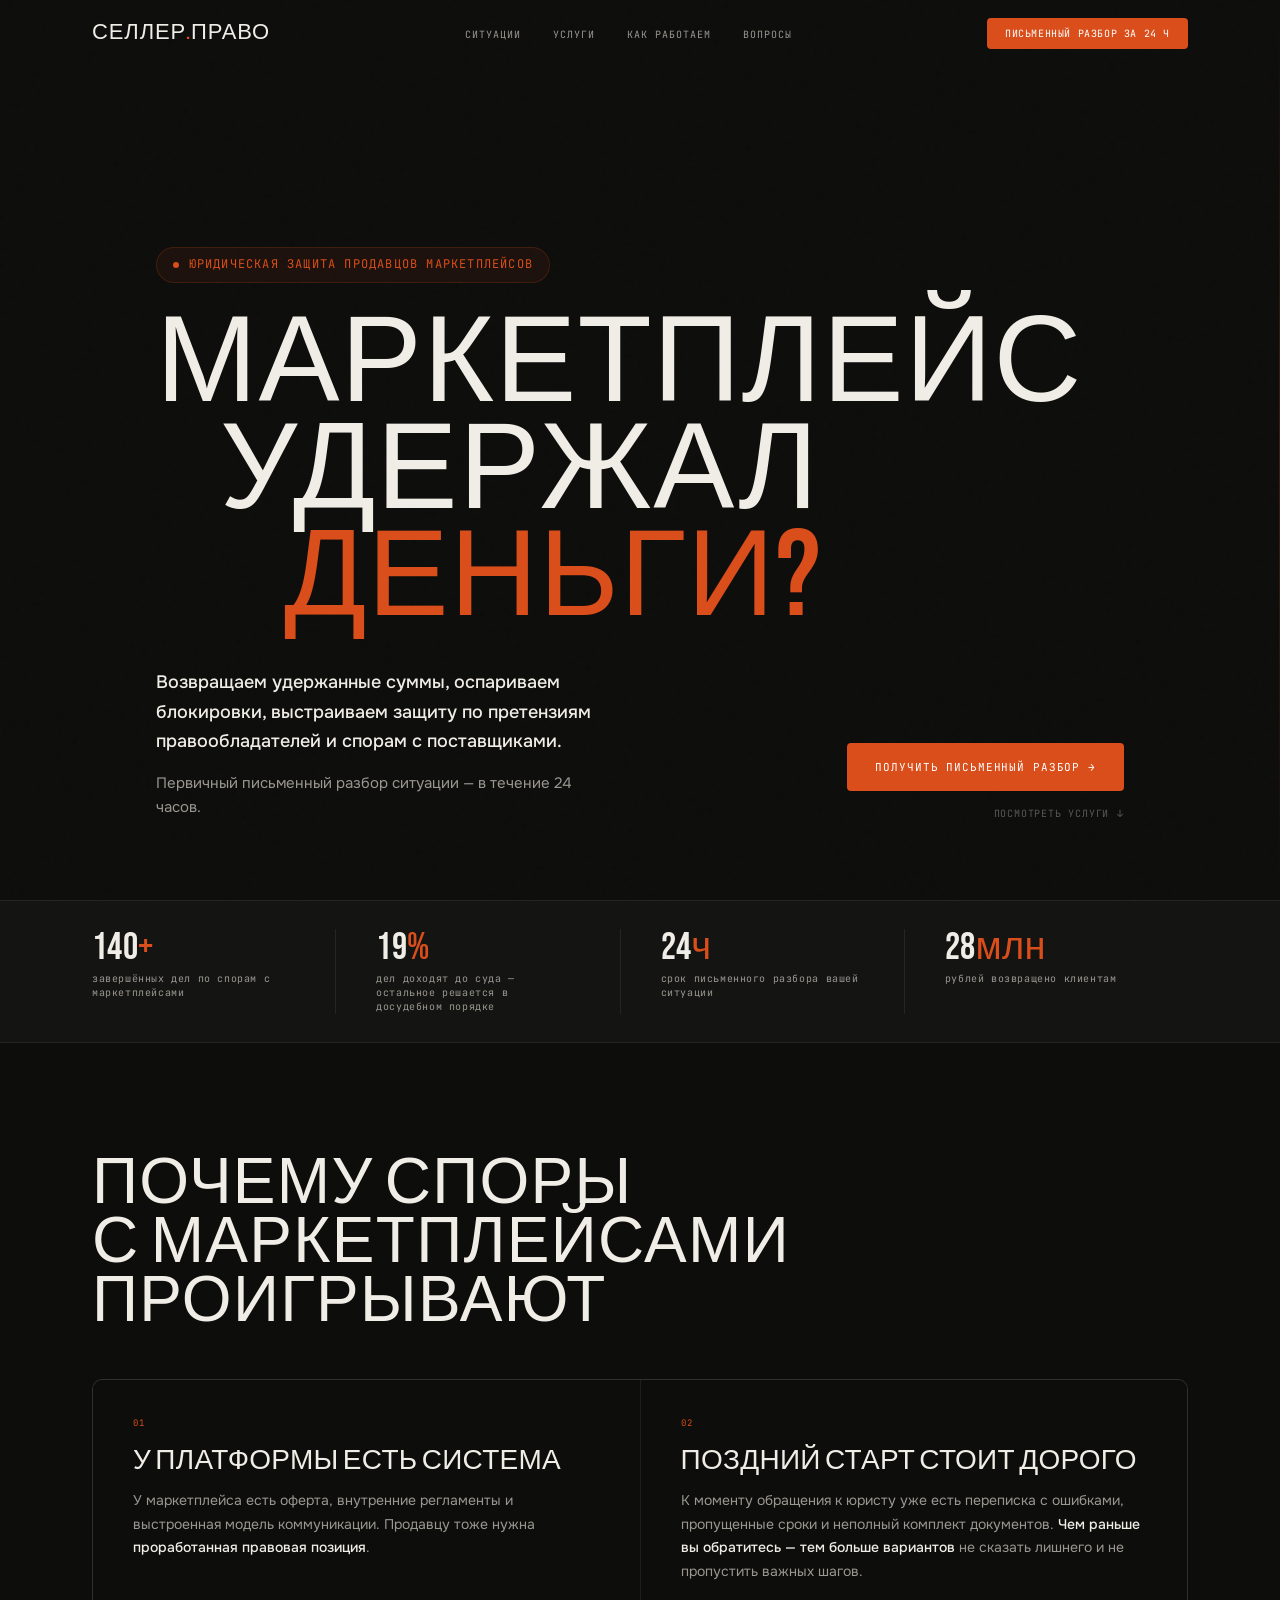
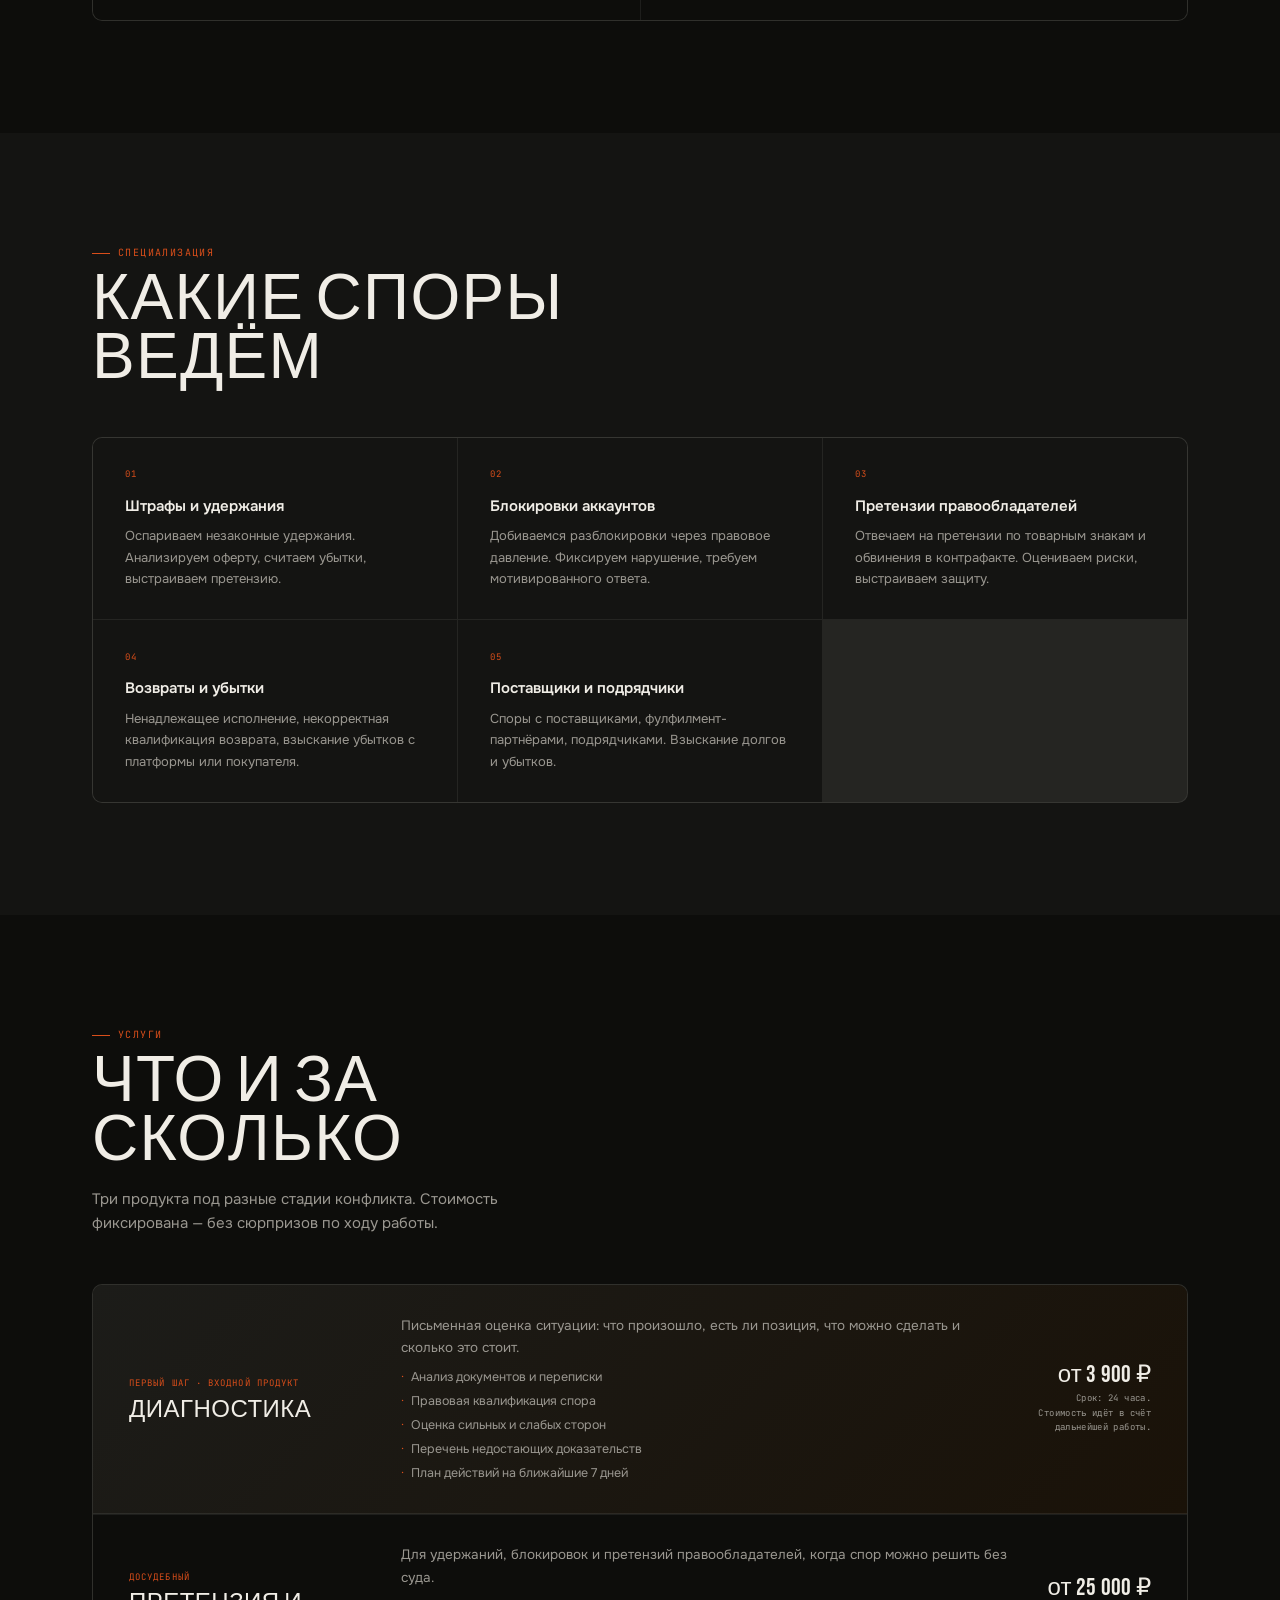
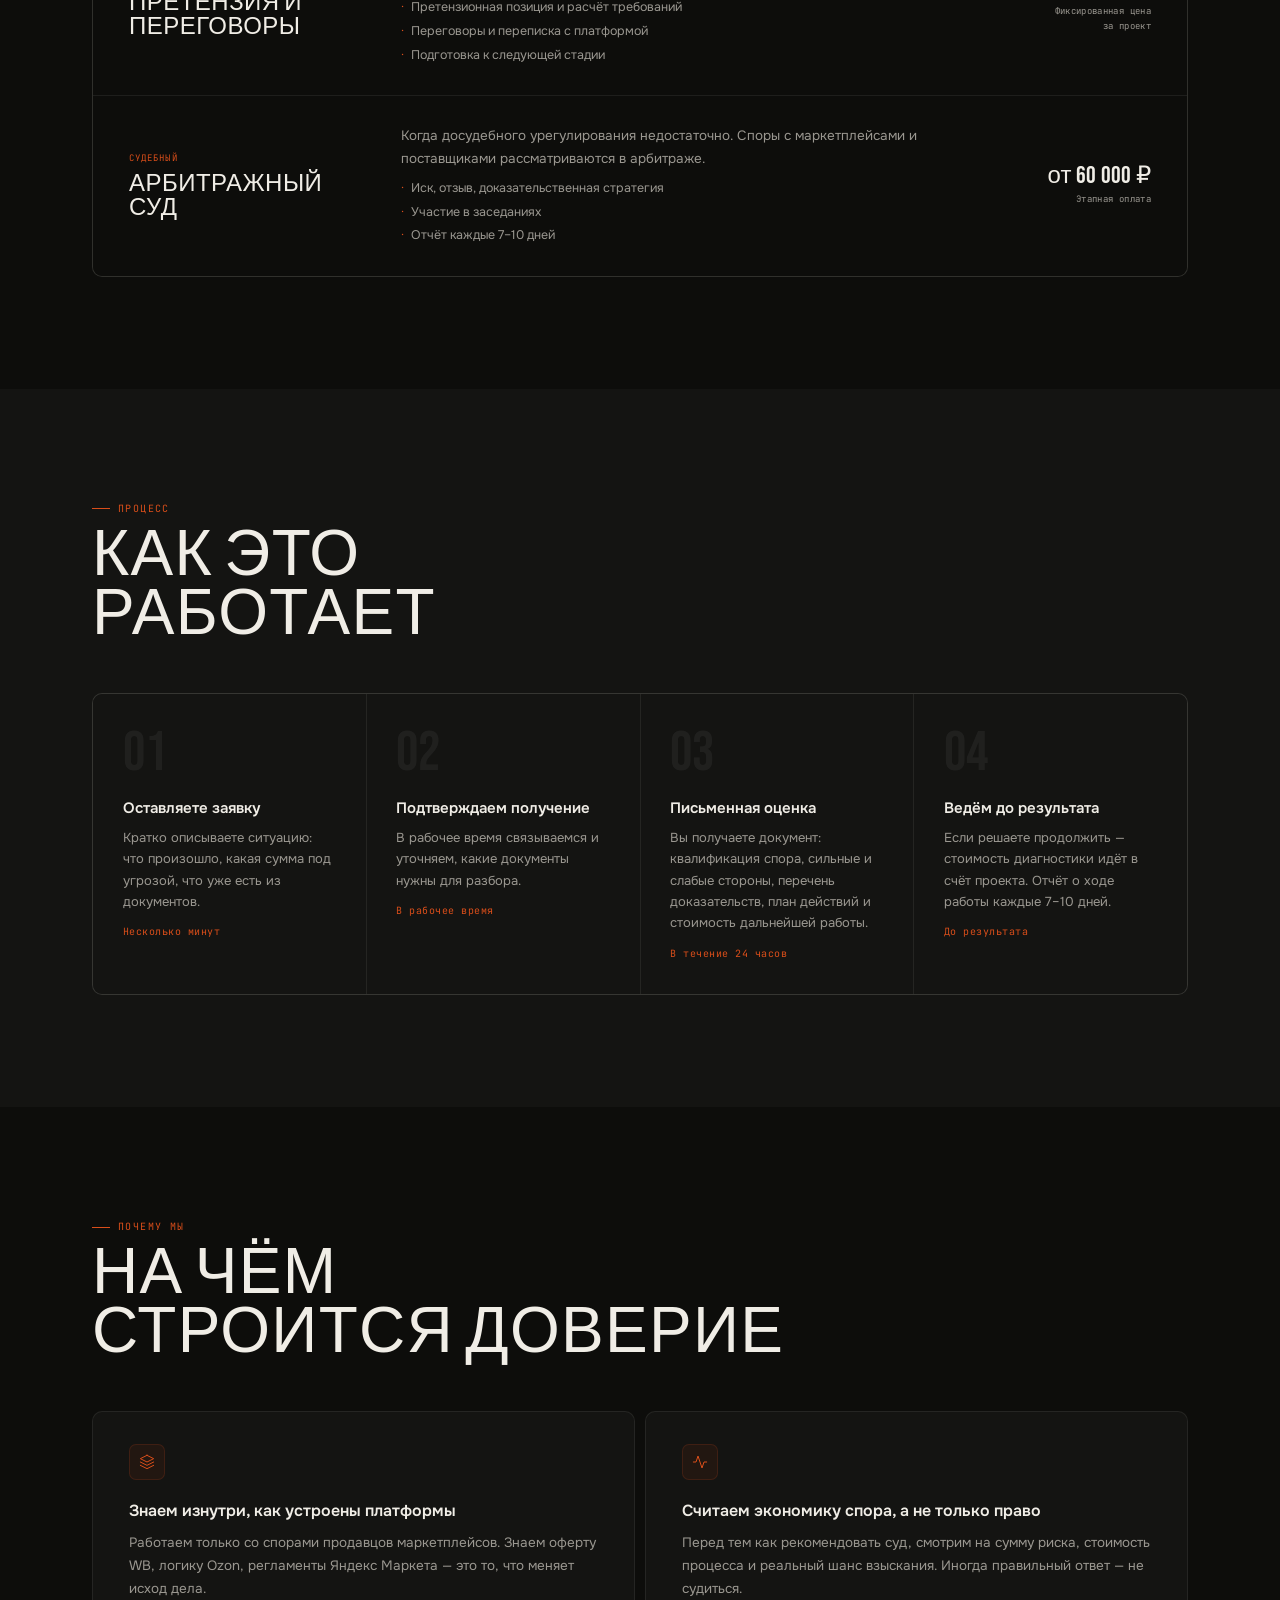
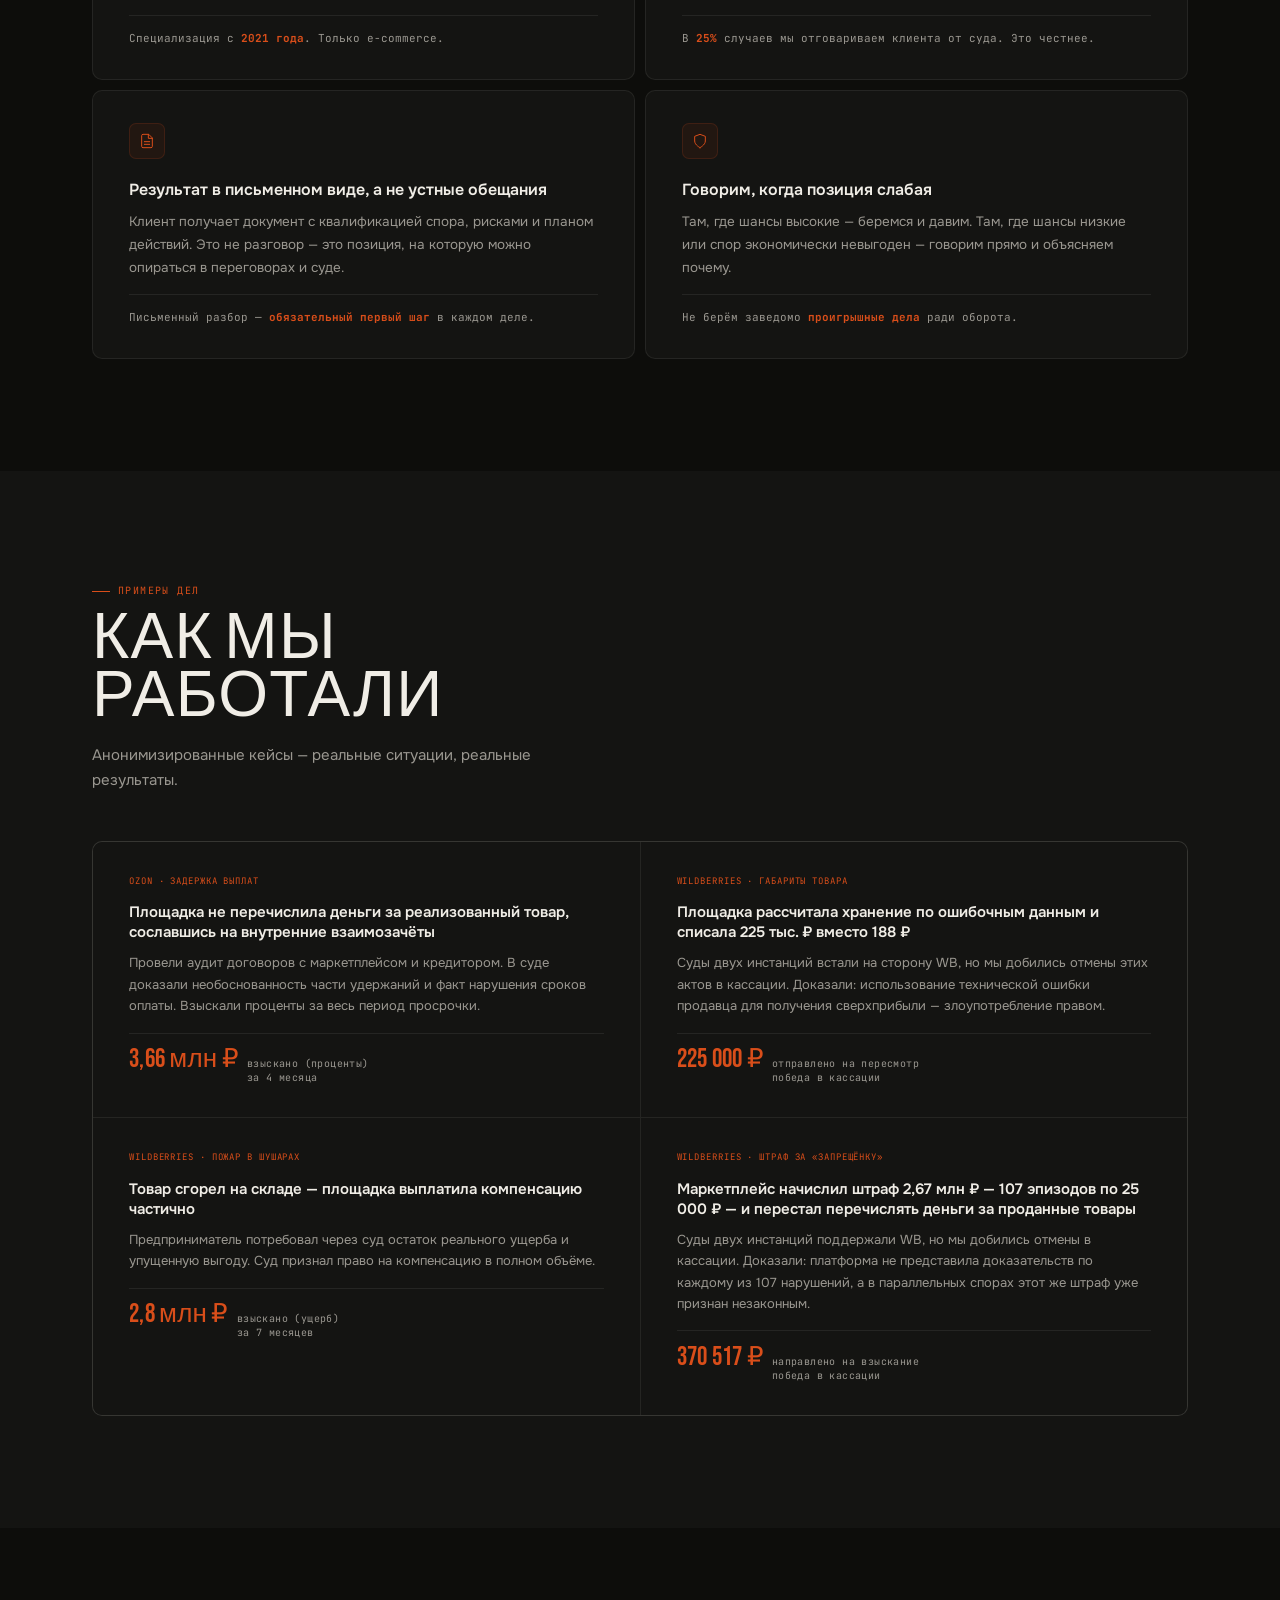
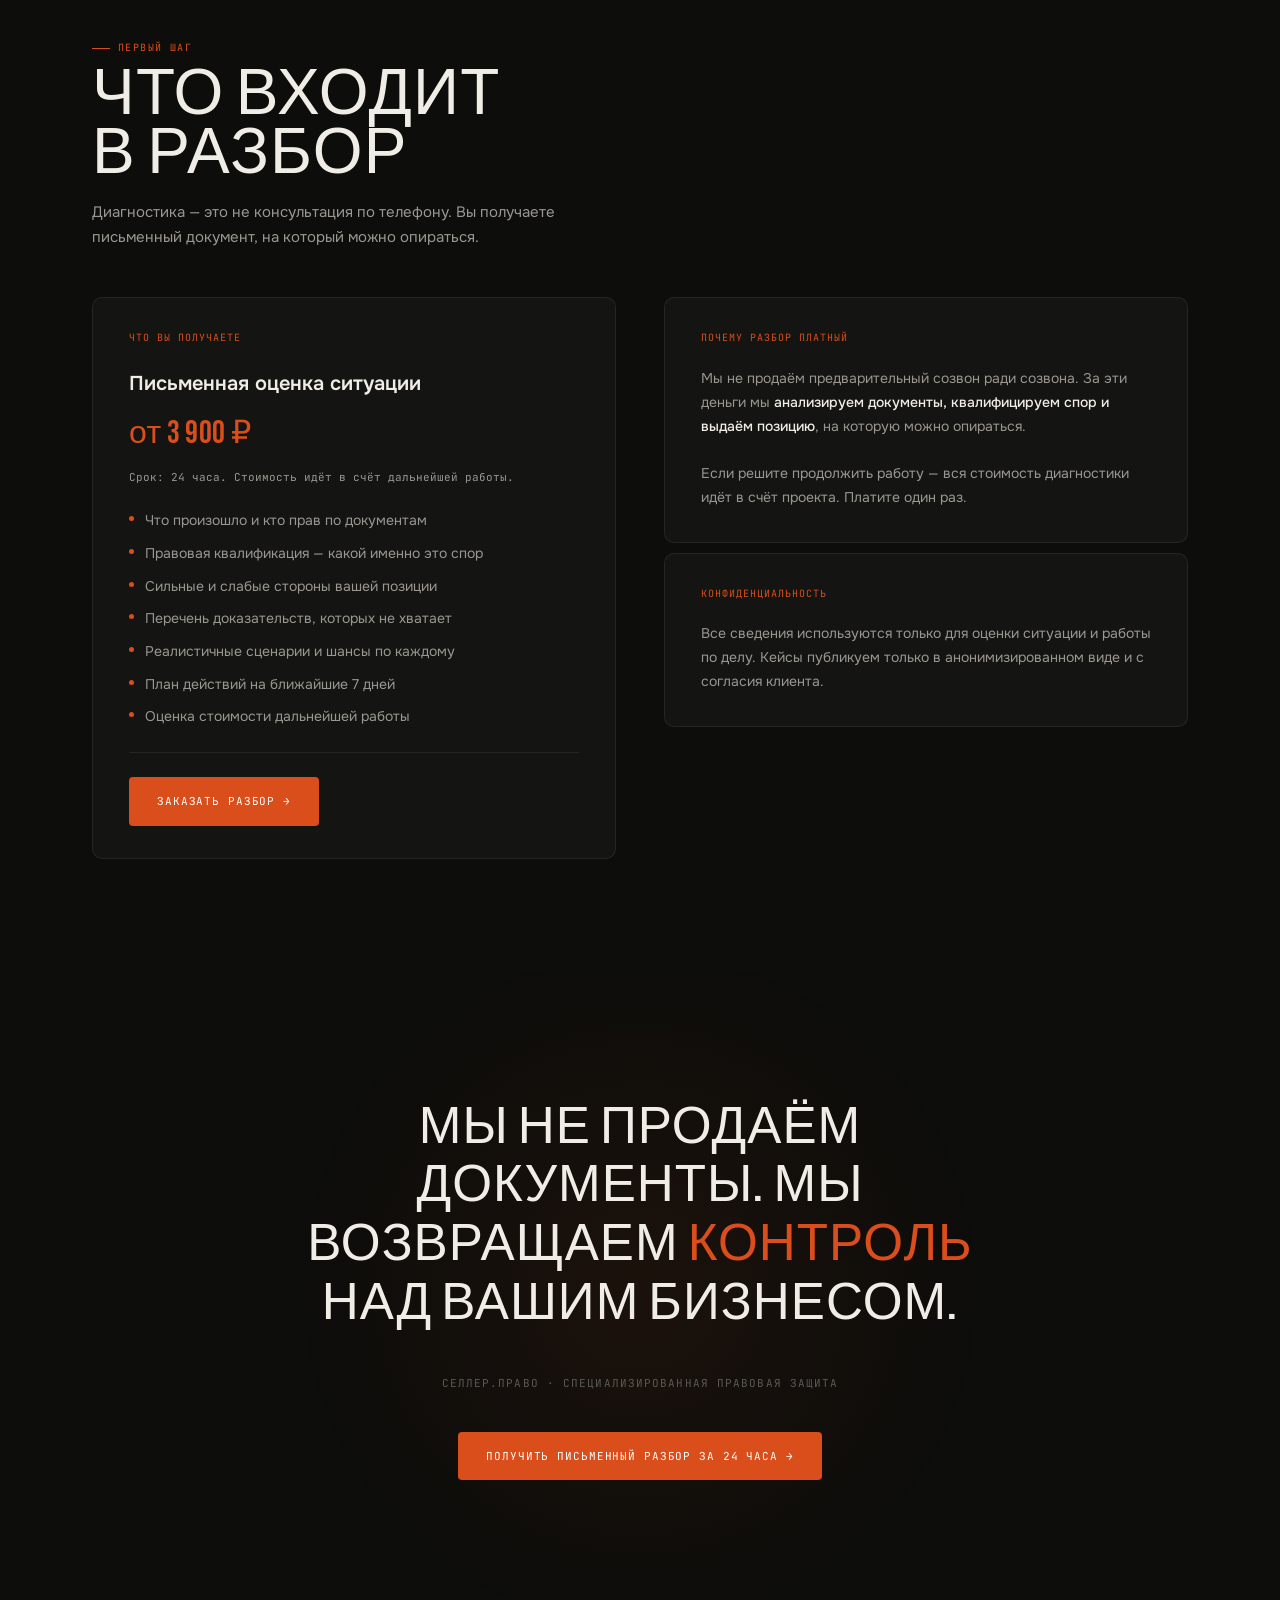
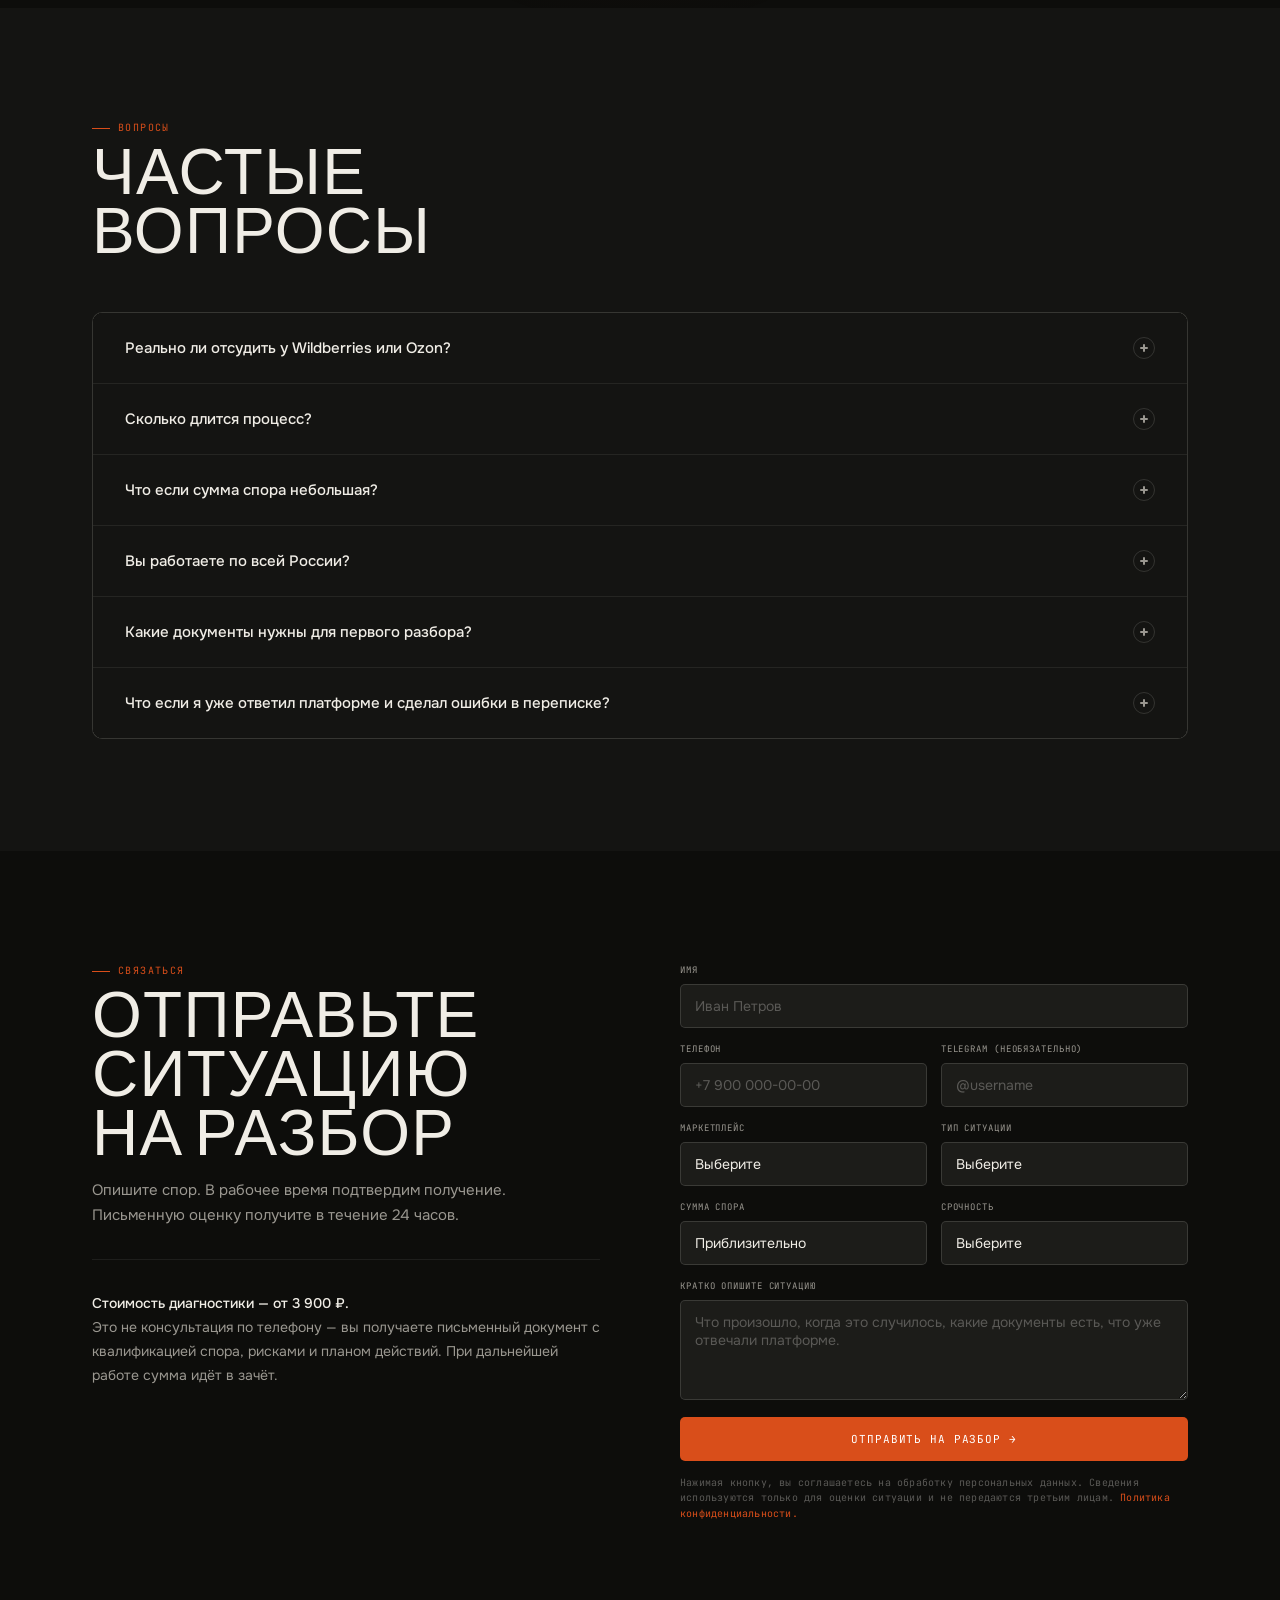
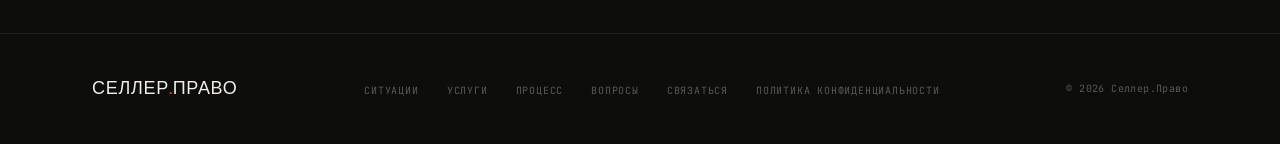
==== commit 478eb595: "Add files via upload" ====
--- a/index.html
+++ b/index.html
@@ -3,777 +3,512 @@
 <head>
 <meta charset="UTF-8">
 <meta name="viewport" content="width=device-width, initial-scale=1.0">
-<title>Селлер.Право — Правовая защита продавцов маркетплейсов</title>
+<meta name="description" content="Юридическая защита продавцов маркетплейсов. Возвращаем удержанные деньги, оспариваем блокировки, защищаем от претензий правообладателей. Письменный разбор за 24 часа.">
+<title>Селлер.Право — Юридическая защита продавцов маркетплейсов</title>
 <link rel="preconnect" href="https://fonts.googleapis.com">
 <link rel="preconnect" href="https://fonts.gstatic.com" crossorigin>
-<link href="https://fonts.googleapis.com/css2?family=Bebas+Neue&family=Onest:wght@300;400;500;700&family=JetBrains+Mono:wght@400;500&display=swap" rel="stylesheet">
+<link href="https://fonts.googleapis.com/css2?family=Bebas+Neue&family=Onest:wght@300;400;500;600;700&family=JetBrains+Mono:wght@400;500&display=swap" rel="stylesheet">
 <style>
-  :root {
-    --bg: #0C0C0A;
-    --bg2: #131311;
-    --bg3: #1A1A17;
-    --acc: #E05520;
-    --acc2: #b84418;
-    --ink: #F2EFE8;
-    --muted: #7A7870;
-    --border: rgba(242,239,232,0.08);
-    --border2: rgba(242,239,232,0.14);
-    --ff: 'Onest', sans-serif;
-    --fd: 'Bebas Neue', sans-serif;
-    --fm: 'JetBrains Mono', monospace;
+:root {
+  --bg:   #0D0D0B;
+  --bg2:  #141412;
+  --bg3:  #1C1C19;
+  --acc:  #D94E1A;
+  --acc2: #b03f14;
+  --ink:  #F0EDE6;
+  --sub:  #9A9790;
+  --dim:  #5A5956;
+  --brd:  rgba(240,237,230,.08);
+  --brd2: rgba(240,237,230,.14);
+  --ff:   'Onest', sans-serif;
+  --fd:   'Bebas Neue', sans-serif;
+  --fm:   'JetBrains Mono', monospace;
+  --r:    10px;
+}
+*{box-sizing:border-box;margin:0;padding:0;}
+html{scroll-behavior:smooth;}
+body{background:var(--bg);color:var(--ink);font-family:var(--ff);font-size:16px;line-height:1.65;-webkit-font-smoothing:antialiased;overflow-x:hidden;}
+a{color:inherit;text-decoration:none;}
+
+/* NOISE */
+body::before{content:'';position:fixed;inset:0;background-image:url("data:image/svg+xml,%3Csvg viewBox='0 0 200 200' xmlns='http://www.w3.org/2000/svg'%3E%3Cfilter id='n'%3E%3CfeTurbulence type='fractalNoise' baseFrequency='.85' numOctaves='4' stitchTiles='stitch'/%3E%3C/filter%3E%3Crect width='100%25' height='100%25' filter='url(%23n)' opacity='.035'/%3E%3C/svg%3E");pointer-events:none;z-index:0;opacity:.5;}
+
+.wrap{max-width:1160px;margin:0 auto;padding:0 2rem;position:relative;z-index:1;}
+
+/* ── NAV ── */
+nav{position:fixed;top:0;left:0;right:0;z-index:100;padding:1.1rem 0;border-bottom:1px solid transparent;transition:all .3s;}
+nav.sc{background:rgba(13,13,11,.94);backdrop-filter:blur(18px);border-color:var(--brd);}
+.nav-i{display:flex;align-items:center;justify-content:space-between;}
+.logo{font-family:var(--fd);font-size:22px;letter-spacing:.04em;line-height:1;}
+.logo em{color:var(--acc);font-style:normal;}
+.nav-links{display:flex;gap:2rem;list-style:none;}
+.nav-links a{font-family:var(--fm);font-size:10px;color:var(--sub);letter-spacing:.1em;text-transform:uppercase;transition:color .2s;}
+.nav-links a:hover{color:var(--ink);}
+.btn-nav{font-family:var(--fm);font-size:10px;padding:9px 18px;background:var(--acc);color:#fff;border-radius:4px;letter-spacing:.06em;text-transform:uppercase;transition:background .2s;cursor:pointer;border:none;}
+.btn-nav:hover{background:var(--acc2);}
+
+/* ── HERO ── */
+.hero{min-height:100vh;display:flex;flex-direction:column;justify-content:flex-end;padding:140px 0 5rem;position:relative;overflow:hidden;}
+.hero::after{content:'';position:absolute;top:0;right:0;width:1px;height:100%;background:linear-gradient(to bottom,transparent,var(--acc),transparent);opacity:.25;}
+
+.hero-spec{
+  display:inline-flex;align-items:center;gap:.6rem;
+  font-family:var(--fm);font-size:12px;color:var(--acc);
+  letter-spacing:.1em;text-transform:uppercase;
+  margin-bottom:1.75rem;
+  background:#D94E1A14;border:1px solid #D94E1A30;
+  padding:.45rem 1rem;border-radius:100px;
+  opacity:0;animation:up .6s ease .1s forwards;
+}
+.hero-spec::before{content:'';width:6px;height:6px;border-radius:50%;background:var(--acc);}
+
+.hero-h{
+  font-family:var(--fd);
+  font-size:clamp(68px,9.5vw,148px);
+  letter-spacing:.01em;line-height:.88;
+  margin-bottom:2.25rem;
+  opacity:0;animation:up .7s ease .2s forwards;
+}
+.hero-h .ac{color:var(--acc);}
+.hero-h .i2{display:block;padding-left:clamp(32px,5vw,100px);}
+.hero-h .i3{display:block;padding-left:clamp(64px,10vw,200px);}
+
+.hero-bot{display:grid;grid-template-columns:1fr 1fr;gap:3rem;align-items:flex-end;opacity:0;animation:up .7s ease .35s forwards;}
+
+.hero-sub{font-size:18px;color:var(--sub);line-height:1.65;max-width:460px;}
+.hero-sub strong{color:var(--ink);font-weight:500;}
+
+.hero-sub-list{margin-top:.85rem;display:flex;flex-direction:column;gap:.4rem;}
+.hero-sub-list li{display:flex;align-items:baseline;gap:.55rem;font-size:15px;color:var(--sub);list-style:none;}
+.hero-sub-list li::before{content:'—';color:var(--acc);font-size:12px;flex-shrink:0;}
+
+.hero-act{display:flex;flex-direction:column;align-items:flex-end;gap:1rem;}
+.btn-pri{font-family:var(--fm);font-size:11px;padding:15px 28px;background:var(--acc);color:#fff;border-radius:4px;letter-spacing:.08em;text-transform:uppercase;cursor:pointer;transition:background .2s,transform .15s;border:none;display:inline-block;}
+.btn-pri:hover{background:var(--acc2);transform:translateY(-1px);}
+.btn-sec{font-family:var(--fm);font-size:10px;color:var(--dim);letter-spacing:.08em;text-transform:uppercase;cursor:pointer;transition:color .2s;background:none;border:none;display:flex;align-items:center;gap:.5rem;}
+.btn-sec::after{content:'↓';transition:transform .2s;}
+.btn-sec:hover{color:var(--ink);}
+.btn-sec:hover::after{transform:translateY(3px);}
+
+/* ── STATS BAR ── */
+.stats{border-top:1px solid var(--brd);border-bottom:1px solid var(--brd);background:var(--bg2);padding:1.75rem 0;}
+.stats-row{display:flex;gap:0;align-items:stretch;}
+.stat{flex:1;padding:0 2.5rem;border-right:1px solid var(--brd);display:flex;flex-direction:column;gap:.3rem;}
+.stat:first-child{padding-left:0;}
+.stat:last-child{border:none;}
+.stat-val{font-family:var(--fd);font-size:38px;letter-spacing:.01em;line-height:1;color:var(--ink);}
+.stat-val em{color:var(--acc);font-style:normal;}
+.stat-lab{font-family:var(--fm);font-size:10px;color:var(--sub);letter-spacing:.06em;line-height:1.4;}
+
+/* ── SECTION HEAD ── */
+.sh{margin-bottom:3rem;}
+.sh-tag{font-family:var(--fm);font-size:10px;color:var(--acc);letter-spacing:.14em;text-transform:uppercase;margin-bottom:.6rem;display:flex;align-items:center;gap:.5rem;}
+.sh-tag::before{content:'';display:block;width:18px;height:1px;background:var(--acc);}
+.sh-t{font-family:var(--fd);font-size:clamp(38px,5vw,72px);letter-spacing:.02em;line-height:.92;margin-bottom:1rem;}
+.sh-s{font-size:15px;color:var(--sub);max-width:480px;line-height:1.65;}
+
+/* ── PROBLEMS ── */
+.problems{padding:7rem 0;}
+.prob-grid{display:grid;grid-template-columns:1fr 1fr;gap:1px;background:var(--brd);border:1px solid var(--brd);border-radius:var(--r);overflow:hidden;}
+.prob{background:var(--bg);padding:2.25rem 2.5rem;transition:background .2s;position:relative;overflow:hidden;}
+.prob::before{content:'';position:absolute;top:0;left:0;width:3px;height:100%;background:var(--acc);transform:scaleY(0);transition:transform .3s;transform-origin:top;}
+.prob:hover{background:var(--bg2);}
+.prob:hover::before{transform:scaleY(1);}
+.prob-n{font-family:var(--fm);font-size:9px;color:var(--acc);letter-spacing:.12em;text-transform:uppercase;margin-bottom:1rem;}
+.prob-t{font-family:var(--fd);font-size:28px;letter-spacing:.01em;line-height:1;margin-bottom:.85rem;}
+.prob-b{font-size:14px;color:var(--sub);line-height:1.7;}
+.prob-b strong{color:var(--ink);font-weight:500;}
+
+/* ── CASES ── */
+.cases{padding:7rem 0;background:var(--bg2);}
+.cases-grid{display:grid;grid-template-columns:repeat(3,1fr);gap:1px;background:var(--brd);border:1px solid var(--brd);border-radius:var(--r);overflow:hidden;}
+.case{background:var(--bg2);padding:2rem 2.25rem;transition:background .2s;}
+.case:hover{background:var(--bg3);}
+.case-tag{font-family:var(--fm);font-size:9px;color:var(--acc);letter-spacing:.1em;text-transform:uppercase;margin-bottom:.85rem;}
+.case-prob{font-size:15px;font-weight:600;margin-bottom:.6rem;line-height:1.35;}
+.case-what{font-size:13px;color:var(--sub);line-height:1.65;margin-bottom:1rem;}
+.case-res{display:flex;align-items:baseline;gap:.5rem;padding-top:.85rem;border-top:1px solid var(--brd);}
+.case-num{font-family:var(--fd);font-size:26px;color:var(--acc);letter-spacing:.01em;line-height:1;}
+.case-rlabel{font-family:var(--fm);font-size:10px;color:var(--sub);letter-spacing:.04em;line-height:1.4;}
+
+/* ── PRODUCTS ── */
+.products{padding:7rem 0;}
+.prod-list{display:flex;flex-direction:column;gap:1px;background:var(--brd);border:1px solid var(--brd);border-radius:var(--r);overflow:hidden;}
+.prod{background:var(--bg);padding:1.85rem 2.25rem;display:grid;grid-template-columns:240px 1fr auto;gap:2rem;align-items:center;transition:background .2s;cursor:default;}
+.prod:hover{background:var(--bg2);}
+.prod-type{font-family:var(--fm);font-size:9px;color:var(--acc);letter-spacing:.12em;text-transform:uppercase;margin-bottom:.4rem;}
+.prod-name{font-family:var(--fd);font-size:24px;letter-spacing:.02em;line-height:1;}
+.prod-desc{font-size:13.5px;color:var(--sub);line-height:1.65;}
+.prod-desc ul{margin-top:.5rem;list-style:none;display:flex;flex-direction:column;gap:.2rem;}
+.prod-desc li{display:flex;align-items:baseline;gap:.45rem;font-size:12.5px;}
+.prod-desc li::before{content:'·';color:var(--acc);flex-shrink:0;}
+.prod-price{text-align:right;}
+.prod-amount{font-family:var(--fd);font-size:24px;letter-spacing:.01em;line-height:1;white-space:nowrap;}
+.prod-note{font-family:var(--fm);font-size:9px;color:var(--sub);margin-top:4px;letter-spacing:.04em;}
+.prod.feat{background:linear-gradient(135deg,var(--bg3) 0%,#1a1208 100%);}
+
+/* ── HOW ── */
+.how{padding:7rem 0;background:var(--bg2);}
+.how-grid{display:grid;grid-template-columns:repeat(4,1fr);gap:1px;background:var(--brd);border:1px solid var(--brd);border-radius:var(--r);overflow:hidden;margin-top:3rem;}
+.step{background:var(--bg2);padding:2rem 1.85rem;transition:background .2s;}
+.step:hover{background:var(--bg3);}
+.step-n{font-family:var(--fd);font-size:56px;color:rgba(240,237,230,.06);line-height:1;margin-bottom:1.1rem;transition:color .2s;}
+.step:hover .step-n{color:var(--acc);}
+.step-t{font-size:15px;font-weight:600;margin-bottom:.5rem;line-height:1.3;}
+.step-b{font-size:13px;color:var(--sub);line-height:1.65;}
+.step-time{font-family:var(--fm);font-size:10px;color:var(--acc);letter-spacing:.05em;margin-top:.75rem;}
+
+/* ── WHY ── */
+.why{padding:7rem 0;}
+.why-grid{display:grid;grid-template-columns:1fr 1fr;gap:10px;margin-top:3rem;}
+.wcard{background:var(--bg2);border:1px solid var(--brd);border-radius:var(--r);padding:2rem 2.25rem;transition:border-color .2s;}
+.wcard:hover{border-color:var(--brd2);}
+.wcard-ico{width:36px;height:36px;border-radius:7px;background:#D94E1A12;border:1px solid #D94E1A28;display:flex;align-items:center;justify-content:center;margin-bottom:1.1rem;}
+.wcard-ico svg{width:16px;height:16px;stroke:var(--acc);fill:none;stroke-width:1.5;stroke-linecap:round;stroke-linejoin:round;}
+.wcard-t{font-size:16px;font-weight:600;margin-bottom:.5rem;}
+.wcard-b{font-size:13.5px;color:var(--sub);line-height:1.7;}
+.wcard-fact{font-family:var(--fm);font-size:11px;margin-top:.85rem;padding-top:.85rem;border-top:1px solid var(--brd);color:var(--sub);}
+.wcard-fact strong{color:var(--acc);}
+
+/* ── DISPUTES ── */
+.disputes{padding:7rem 0;background:var(--bg2);}
+.disp-grid{display:grid;grid-template-columns:repeat(3,1fr);gap:1px;background:var(--brd);border:1px solid var(--brd);border-radius:var(--r);overflow:hidden;margin-top:3rem;}
+.disp{background:var(--bg2);padding:1.85rem 2rem;transition:background .2s;}
+.disp:hover{background:var(--bg3);}
+.disp-n{font-family:var(--fm);font-size:9px;color:var(--acc);letter-spacing:.12em;margin-bottom:.7rem;}
+.disp-t{font-size:15px;font-weight:600;margin-bottom:.45rem;}
+.disp-b{font-size:13px;color:var(--sub);line-height:1.65;}
+
+/* ── WHAT INCLUDED ── */
+.included{padding:7rem 0;}
+.inc-grid{display:grid;grid-template-columns:1fr 1fr;gap:3rem;align-items:start;margin-top:3rem;}
+.inc-card{background:var(--bg2);border:1px solid var(--brd);border-radius:var(--r);padding:2rem 2.25rem;}
+.inc-label{font-family:var(--fm);font-size:10px;color:var(--acc);letter-spacing:.1em;text-transform:uppercase;margin-bottom:1.25rem;}
+.inc-title{font-size:20px;font-weight:600;margin-bottom:.5rem;}
+.inc-price{font-family:var(--fd);font-size:32px;letter-spacing:.01em;color:var(--acc);margin-bottom:.5rem;}
+.inc-note{font-family:var(--fm);font-size:11px;color:var(--sub);margin-bottom:1.5rem;line-height:1.5;}
+.inc-list{display:flex;flex-direction:column;gap:.6rem;}
+.inc-item{display:flex;align-items:flex-start;gap:.7rem;font-size:14px;color:var(--sub);}
+.inc-item::before{content:'';width:5px;height:5px;border-radius:50%;background:var(--acc);flex-shrink:0;margin-top:7px;}
+.inc-cta{margin-top:1.5rem;padding-top:1.5rem;border-top:1px solid var(--brd);}
+
+/* ── FAQ ── */
+.faq{padding:7rem 0;background:var(--bg2);}
+.faq-list{margin-top:3rem;display:flex;flex-direction:column;gap:1px;background:var(--brd);border:1px solid var(--brd);border-radius:var(--r);overflow:hidden;}
+.faq-item{background:var(--bg2);}
+.faq-q{width:100%;padding:1.5rem 2rem;display:flex;align-items:center;justify-content:space-between;gap:1rem;cursor:pointer;background:none;border:none;color:var(--ink);font-family:var(--ff);font-size:15px;font-weight:500;text-align:left;transition:background .2s;}
+.faq-q:hover{background:var(--bg3);}
+.faq-icon{width:22px;height:22px;border-radius:50%;border:1px solid var(--brd2);display:flex;align-items:center;justify-content:center;flex-shrink:0;transition:all .2s;}
+.faq-icon svg{width:10px;height:10px;stroke:var(--sub);transition:transform .2s,stroke .2s;fill:none;stroke-width:2;stroke-linecap:round;}
+.faq-item.open .faq-icon{background:var(--acc);border-color:var(--acc);}
+.faq-item.open .faq-icon svg{transform:rotate(45deg);stroke:#fff;}
+.faq-a{display:none;padding:0 2rem 1.5rem;font-size:14px;color:var(--sub);line-height:1.7;}
+.faq-item.open .faq-a{display:block;}
+
+/* ── PROMISE ── */
+.promise{padding:8rem 0;text-align:center;position:relative;overflow:hidden;}
+.promise::before{content:'';position:absolute;top:50%;left:50%;transform:translate(-50%,-50%);width:700px;height:700px;background:radial-gradient(circle,rgba(217,78,26,.07) 0%,transparent 70%);pointer-events:none;}
+.promise-q{font-family:var(--fd);font-size:clamp(26px,4vw,52px);line-height:1.15;letter-spacing:.02em;max-width:860px;margin:0 auto 2.5rem;}
+.promise-q .ac{color:var(--acc);}
+.promise-src{font-family:var(--fm);font-size:11px;color:var(--dim);letter-spacing:.1em;text-transform:uppercase;margin-bottom:2.5rem;}
+
+/* ── FORM ── */
+.form-sec{padding:7rem 0;}
+.form-grid{display:grid;grid-template-columns:1fr 1fr;gap:5rem;align-items:start;}
+.form-left{}
+.form-del{font-size:14px;color:var(--sub);line-height:1.7;margin-top:2rem;padding-top:2rem;border-top:1px solid var(--brd);}
+.form-del strong{color:var(--ink);font-weight:500;}
+form{display:flex;flex-direction:column;gap:.85rem;}
+.fg{display:flex;flex-direction:column;gap:.4rem;}
+.fl{font-family:var(--fm);font-size:9px;color:var(--sub);letter-spacing:.1em;text-transform:uppercase;}
+.fi,.fs,.ft{background:var(--bg3);border:1px solid var(--brd2);border-radius:5px;padding:12px 14px;color:var(--ink);font-family:var(--ff);font-size:14px;outline:none;transition:border-color .2s;width:100%;}
+.fi:focus,.fs:focus,.ft:focus{border-color:var(--acc);}
+.fi::placeholder,.ft::placeholder{color:var(--dim);}
+.fs{appearance:none;cursor:pointer;}
+option{background:var(--bg3);}
+.ft{resize:vertical;min-height:100px;}
+.row2{display:grid;grid-template-columns:1fr 1fr;gap:.85rem;}
+.fsub{background:var(--acc);color:#fff;border:none;border-radius:5px;padding:15px 22px;font-family:var(--fm);font-size:11px;letter-spacing:.08em;text-transform:uppercase;cursor:pointer;transition:background .2s,transform .15s;margin-top:.25rem;}
+.fsub:hover{background:var(--acc2);transform:translateY(-1px);}
+.fdis{font-family:var(--fm);font-size:10px;color:var(--dim);line-height:1.55;letter-spacing:.02em;}
+
+/* ── FOOTER ── */
+footer{border-top:1px solid var(--brd);padding:2.5rem 0;}
+.foot-i{display:flex;align-items:center;justify-content:space-between;gap:2rem;flex-wrap:wrap;}
+.foot-logo{font-family:var(--fd);font-size:18px;letter-spacing:.04em;}
+.foot-logo em{color:var(--acc);font-style:normal;}
+.foot-links{display:flex;gap:1.75rem;list-style:none;flex-wrap:wrap;}
+.foot-links a{font-family:var(--fm);font-size:10px;color:var(--dim);letter-spacing:.08em;text-transform:uppercase;transition:color .2s;}
+.foot-links a:hover{color:var(--ink);}
+.foot-copy{font-family:var(--fm);font-size:10px;color:var(--dim);letter-spacing:.04em;}
+
+/* ── ANIMATIONS ── */
+@keyframes up{from{opacity:0;transform:translateY(22px);}to{opacity:1;transform:translateY(0);}}
+.rv{opacity:0;transform:translateY(18px);transition:opacity .6s ease,transform .6s ease;}
+.rv.on{opacity:1;transform:none;}
+
+/* ── HAMBURGER ── */
+.burger{display:none;flex-direction:column;gap:5px;background:none;border:none;cursor:pointer;padding:4px;}
+.burger span{display:block;width:22px;height:2px;background:var(--ink);border-radius:2px;transition:all .25s;}
+.burger.open span:nth-child(1){transform:translateY(7px) rotate(45deg);}
+.burger.open span:nth-child(2){opacity:0;}
+.burger.open span:nth-child(3){transform:translateY(-7px) rotate(-45deg);}
+
+.mob-menu{
+  display:none;position:fixed;top:0;left:0;right:0;bottom:0;
+  background:rgba(13,13,11,.97);z-index:99;
+  flex-direction:column;align-items:center;justify-content:center;
+  gap:2rem;
+}
+.mob-menu.open{display:flex;}
+.mob-menu a,.mob-menu button{
+  font-family:var(--fd);font-size:36px;letter-spacing:.04em;
+  color:var(--ink);background:none;border:none;cursor:pointer;
+  transition:color .2s;
+}
+.mob-menu a:hover,.mob-menu button:hover{color:var(--acc);}
+.mob-cta{
+  margin-top:1rem;
+  font-family:var(--fm) !important;
+  font-size:13px !important;
+  letter-spacing:.08em !important;
+  padding:14px 28px;
+  background:var(--acc) !important;
+  color:#fff !important;
+  border-radius:4px;
+}
+
+/* ── TABLET ── */
+@media(max-width:1000px){
+  .prod{grid-template-columns:1fr 1fr;gap:1rem;}
+  .prod-price{grid-column:1/-1;}
+  .how-grid{grid-template-columns:1fr 1fr;}
+}
+
+/* ── MOBILE ── */
+@media(max-width:700px){
+  /* NAV */
+  .nav-links,.btn-nav{display:none;}
+  .burger{display:flex;}
+
+  /* WRAP */
+  .wrap{padding:0 1.25rem;}
+
+  /* HERO */
+  .hero{padding:100px 0 3.5rem;min-height:auto;}
+  .hero-spec{font-size:10px;padding:.35rem .75rem;margin-bottom:1.25rem;}
+  .hero-h{font-size:clamp(48px,13vw,72px);margin-bottom:1.75rem;}
+  .hero-h .i2{padding-left:clamp(20px,5vw,40px);}
+  .hero-h .i3{padding-left:clamp(40px,10vw,80px);}
+  .hero-bot{grid-template-columns:1fr;gap:1.75rem;}
+  .hero-sub{font-size:16px;}
+  .hero-act{align-items:flex-start;}
+  .btn-pri{font-size:10px;padding:13px 22px;width:100%;text-align:center;}
+  .btn-sec{font-size:10px;}
+
+  /* STATS */
+  .stats{padding:1.25rem 0;}
+  .stats-row{display:grid;grid-template-columns:1fr 1fr;gap:0;}
+  .stat{padding:.9rem 1.1rem;border-right:1px solid var(--brd);border-bottom:1px solid var(--brd);}
+  .stat:nth-child(2n){border-right:none;}
+  .stat:nth-child(3),.stat:nth-child(4){border-bottom:none;}
+  .stat-val{font-size:28px;}
+  .stat-lab{font-size:10px;}
+
+  /* SECTIONS */
+  .problems,.cases,.products,.how,.why,.disputes,.included,.promise,.faq,.form-sec{padding:4rem 0;}
+
+  /* SECTION HEADS */
+  .sh-t{font-size:clamp(32px,9vw,52px);}
+
+  /* PROBLEMS */
+  .prob-grid{grid-template-columns:1fr;}
+  .prob{padding:1.75rem 1.5rem;}
+  .prob-t{font-size:22px;}
+
+  /* CASES */
+  .cases-grid{grid-template-columns:1fr !important;}
+  .case{padding:1.5rem 1.5rem;}
+  .case-num{font-size:22px;}
+
+  /* PRODUCTS */
+  .prod-list .prod{
+    grid-template-columns:1fr;
+    gap:.75rem;
+    padding:1.5rem 1.5rem;
   }
-
-  * { box-sizing: border-box; margin: 0; padding: 0; }
-  html { scroll-behavior: smooth; }
-
-  body {
-    background: var(--bg);
-    color: var(--ink);
-    font-family: var(--ff);
-    font-size: 16px;
-    line-height: 1.6;
-    -webkit-font-smoothing: antialiased;
-    overflow-x: hidden;
-  }
-
-  a { color: inherit; text-decoration: none; }
-  img { display: block; }
-
-  /* ─── NOISE OVERLAY ─── */
-  body::before {
-    content: '';
-    position: fixed;
-    inset: 0;
-    background-image: url("data:image/svg+xml,%3Csvg viewBox='0 0 256 256' xmlns='http://www.w3.org/2000/svg'%3E%3Cfilter id='n'%3E%3CfeTurbulence type='fractalNoise' baseFrequency='0.9' numOctaves='4' stitchTiles='stitch'/%3E%3C/filter%3E%3Crect width='100%25' height='100%25' filter='url(%23n)' opacity='0.04'/%3E%3C/svg%3E");
-    pointer-events: none;
-    z-index: 0;
-    opacity: .4;
-  }
-
-  .container { max-width: 1200px; margin: 0 auto; padding: 0 2rem; position: relative; z-index: 1; }
-
-  /* ─── NAV ─── */
-  nav {
-    position: fixed;
-    top: 0; left: 0; right: 0;
-    z-index: 100;
-    padding: 1.25rem 0;
-    border-bottom: 1px solid transparent;
-    transition: all .3s;
-  }
-  nav.scrolled {
-    background: rgba(12,12,10,.92);
-    backdrop-filter: blur(16px);
-    border-color: var(--border);
-  }
-  .nav-inner {
-    display: flex;
-    align-items: center;
-    justify-content: space-between;
-  }
-  .logo {
-    font-family: var(--fd);
-    font-size: 24px;
-    letter-spacing: .04em;
-    line-height: 1;
-  }
-  .logo span { color: var(--acc); }
-  .nav-links {
-    display: flex;
-    align-items: center;
-    gap: 2rem;
-    list-style: none;
-  }
-  .nav-links a {
-    font-family: var(--fm);
-    font-size: 11px;
-    color: var(--muted);
-    letter-spacing: .08em;
-    text-transform: uppercase;
-    transition: color .2s;
-  }
-  .nav-links a:hover { color: var(--ink); }
-  .nav-cta {
-    font-family: var(--fm);
-    font-size: 11px;
-    padding: 10px 20px;
-    background: var(--acc);
-    color: #fff;
-    border-radius: 4px;
-    letter-spacing: .06em;
-    text-transform: uppercase;
-    transition: background .2s;
-    cursor: pointer;
-  }
-  .nav-cta:hover { background: var(--acc2); }
-
-  /* ─── HERO ─── */
-  .hero {
-    min-height: 100vh;
-    display: flex;
-    flex-direction: column;
-    justify-content: flex-end;
-    padding-top: 120px;
-    padding-bottom: 6rem;
-    position: relative;
-    overflow: hidden;
-  }
-
-  /* Diagonal accent line */
-  .hero::after {
-    content: '';
-    position: absolute;
-    top: 0; right: 0;
-    width: 1px;
-    height: 100%;
-    background: linear-gradient(to bottom, transparent, var(--acc), transparent);
-    opacity: .3;
-  }
-
-  .hero-eyebrow {
-    font-family: var(--fm);
-    font-size: 11px;
-    color: var(--acc);
-    letter-spacing: .15em;
-    text-transform: uppercase;
-    margin-bottom: 1.5rem;
-    display: flex;
-    align-items: center;
-    gap: .75rem;
-    opacity: 0;
-    animation: fadeUp .6s ease .1s forwards;
-  }
-  .hero-eyebrow::before {
-    content: '';
-    display: block;
-    width: 32px;
-    height: 1px;
-    background: var(--acc);
-  }
-
-  .hero-title {
-    font-family: var(--fd);
-    font-size: clamp(72px, 10vw, 160px);
-    letter-spacing: .01em;
-    line-height: .88;
-    margin-bottom: 2rem;
-    opacity: 0;
-    animation: fadeUp .7s ease .2s forwards;
-  }
-  .hero-title .acc { color: var(--acc); }
-  .hero-title .line2 {
-    display: block;
-    padding-left: clamp(40px, 6vw, 120px);
-  }
-  .hero-title .line3 {
-    display: block;
-    padding-left: clamp(80px, 12vw, 240px);
-  }
-
-  .hero-bottom {
-    display: grid;
-    grid-template-columns: 1fr 1fr;
-    gap: 4rem;
-    align-items: flex-end;
-    opacity: 0;
-    animation: fadeUp .7s ease .4s forwards;
-  }
-
-  .hero-sub {
-    font-size: 18px;
-    color: var(--muted);
-    line-height: 1.65;
-    max-width: 480px;
-    border-left: 2px solid var(--acc);
-    padding-left: 1.25rem;
-  }
-  .hero-sub strong { color: var(--ink); }
-
-  .hero-actions {
-    display: flex;
-    flex-direction: column;
-    align-items: flex-end;
-    gap: 1.25rem;
-  }
-  .btn-primary {
-    font-family: var(--fm);
-    font-size: 12px;
-    padding: 16px 32px;
-    background: var(--acc);
-    color: #fff;
-    border-radius: 4px;
-    letter-spacing: .08em;
-    text-transform: uppercase;
-    cursor: pointer;
-    transition: background .2s, transform .15s;
-    border: none;
-    display: inline-block;
-  }
-  .btn-primary:hover { background: var(--acc2); transform: translateY(-1px); }
-
-  .btn-ghost {
-    font-family: var(--fm);
-    font-size: 11px;
-    color: var(--muted);
-    letter-spacing: .08em;
-    text-transform: uppercase;
-    cursor: pointer;
-    transition: color .2s;
-    display: flex;
-    align-items: center;
-    gap: .5rem;
-    background: none;
-    border: none;
-  }
-  .btn-ghost::after { content: '→'; transition: transform .2s; }
-  .btn-ghost:hover { color: var(--ink); }
-  .btn-ghost:hover::after { transform: translateX(4px); }
-
-  /* ─── TICKER ─── */
-  .ticker {
-    border-top: 1px solid var(--border);
-    border-bottom: 1px solid var(--border);
-    padding: .75rem 0;
-    overflow: hidden;
-    position: relative;
-    background: var(--bg2);
-  }
-  .ticker-track {
-    display: flex;
-    gap: 3rem;
-    animation: ticker 28s linear infinite;
-    width: max-content;
-  }
-  .ticker-item {
-    font-family: var(--fm);
-    font-size: 11px;
-    color: var(--muted);
-    letter-spacing: .08em;
-    text-transform: uppercase;
-    white-space: nowrap;
-    display: flex;
-    align-items: center;
-    gap: .75rem;
-  }
-  .ticker-item::before { content: '◆'; color: var(--acc); font-size: 7px; }
-
-  /* ─── SECTION HEADERS ─── */
-  .sec-label {
-    font-family: var(--fm);
-    font-size: 10px;
-    color: var(--acc);
-    letter-spacing: .14em;
-    text-transform: uppercase;
-    margin-bottom: .75rem;
-    display: flex;
-    align-items: center;
-    gap: .6rem;
-  }
-  .sec-label::before {
-    content: '';
-    display: block;
-    width: 20px;
-    height: 1px;
-    background: var(--acc);
-  }
-  .sec-title {
-    font-family: var(--fd);
-    font-size: clamp(42px, 5vw, 80px);
-    letter-spacing: .02em;
-    line-height: .92;
-    margin-bottom: 1.5rem;
-  }
-  .sec-sub {
-    font-size: 16px;
-    color: var(--muted);
-    max-width: 500px;
-    line-height: 1.65;
-  }
-
-  /* ─── PROBLEMS ─── */
-  .problems { padding: 8rem 0; }
-  .problems-grid {
-    display: grid;
-    grid-template-columns: 1fr 1fr;
-    gap: 1px;
-    background: var(--border);
-    border: 1px solid var(--border);
-    border-radius: 12px;
-    overflow: hidden;
-    margin-top: 4rem;
-  }
-  .problem {
-    background: var(--bg);
-    padding: 2.5rem 2.75rem;
-    transition: background .25s;
-    position: relative;
-    overflow: hidden;
-  }
-  .problem::before {
-    content: '';
-    position: absolute;
-    top: 0; left: 0;
-    width: 3px; height: 100%;
-    background: var(--acc);
-    transform: scaleY(0);
-    transition: transform .3s ease;
-    transform-origin: top;
-  }
-  .problem:hover { background: var(--bg2); }
-  .problem:hover::before { transform: scaleY(1); }
-  .prob-num {
-    font-family: var(--fm);
-    font-size: 10px;
-    color: var(--acc);
-    letter-spacing: .1em;
-    margin-bottom: 1.25rem;
-  }
-  .prob-title {
-    font-family: var(--fd);
-    font-size: 32px;
-    letter-spacing: .02em;
-    line-height: 1;
-    margin-bottom: 1rem;
-  }
-  .prob-text {
-    font-size: 14px;
-    color: var(--muted);
-    line-height: 1.7;
-  }
-  .prob-text strong { color: var(--ink); }
-
-  /* ─── PRODUCTS ─── */
-  .products {
-    padding: 8rem 0;
-    background: var(--bg2);
-    position: relative;
-  }
-  .products-header {
-    display: grid;
-    grid-template-columns: 1fr 1fr;
-    gap: 4rem;
-    align-items: end;
-    margin-bottom: 4rem;
-  }
-  .products-list { display: flex; flex-direction: column; gap: 1px; background: var(--border); border-radius: 12px; overflow: hidden; border: 1px solid var(--border); }
-
-  .product {
-    background: var(--bg2);
-    padding: 2rem 2.5rem;
-    display: grid;
-    grid-template-columns: 280px 1fr auto;
-    gap: 2rem;
-    align-items: center;
-    transition: background .2s;
-    cursor: default;
-  }
-  .product:hover { background: var(--bg3); }
-
-  .prod-left {}
-  .prod-type {
-    font-family: var(--fm);
-    font-size: 9px;
-    color: var(--acc);
-    letter-spacing: .12em;
-    text-transform: uppercase;
-    margin-bottom: .5rem;
-  }
-  .prod-name {
-    font-family: var(--fd);
-    font-size: 28px;
-    letter-spacing: .02em;
-    line-height: 1;
-  }
-
-  .prod-desc {
-    font-size: 13.5px;
-    color: var(--muted);
-    line-height: 1.65;
-  }
-
-  .prod-price {
-    font-family: var(--fm);
-    font-size: 12px;
-    color: var(--ink);
-    white-space: nowrap;
-    text-align: right;
-  }
-  .prod-price span { display: block; font-size: 10px; color: var(--muted); margin-top: 3px; }
-
-  /* ─── HOW IT WORKS ─── */
-  .how { padding: 8rem 0; }
-  .how-grid {
-    display: grid;
-    grid-template-columns: repeat(4, 1fr);
-    gap: 1px;
-    background: var(--border);
-    border: 1px solid var(--border);
-    border-radius: 12px;
-    overflow: hidden;
-    margin-top: 4rem;
-  }
-  .step {
-    background: var(--bg);
-    padding: 2.25rem 2rem;
-    transition: background .2s;
-  }
-  .step:hover { background: var(--bg2); }
-  .step-n {
-    font-family: var(--fd);
-    font-size: 64px;
-    color: var(--border2);
-    line-height: 1;
-    margin-bottom: 1.25rem;
-    transition: color .2s;
-  }
-  .step:hover .step-n { color: var(--acc); }
-  .step-title {
-    font-size: 15px;
-    font-weight: 700;
-    margin-bottom: .6rem;
-    line-height: 1.3;
-  }
-  .step-text { font-size: 13px; color: var(--muted); line-height: 1.65; }
-  .step-time {
-    font-family: var(--fm);
-    font-size: 10px;
-    color: var(--acc);
-    letter-spacing: .06em;
-    margin-top: .85rem;
-  }
-
-  /* ─── WHY US ─── */
-  .why {
-    padding: 8rem 0;
-    background: var(--bg2);
-  }
-  .why-grid {
-    display: grid;
-    grid-template-columns: 1fr 1fr;
-    gap: 2rem;
-    margin-top: 4rem;
-  }
-  .why-card {
-    background: var(--bg3);
-    border: 1px solid var(--border);
-    border-radius: 12px;
-    padding: 2.25rem 2.5rem;
-    transition: border-color .2s;
-  }
-  .why-card:hover { border-color: var(--border2); }
-  .why-icon {
-    width: 40px; height: 40px;
-    border-radius: 8px;
-    background: #E0552015;
-    border: 1px solid #E0552030;
-    display: flex;
-    align-items: center;
-    justify-content: center;
-    margin-bottom: 1.25rem;
-  }
-  .why-icon svg { width: 18px; height: 18px; stroke: var(--acc); fill: none; stroke-width: 1.5; stroke-linecap: round; stroke-linejoin: round; }
-  .why-title { font-size: 18px; font-weight: 700; margin-bottom: .6rem; line-height: 1.3; }
-  .why-text { font-size: 13.5px; color: var(--muted); line-height: 1.7; }
-
-  /* ─── DISPUTES ─── */
-  .disputes { padding: 8rem 0; }
-  .disputes-header { margin-bottom: 4rem; }
-  .disputes-list {
-    display: grid;
-    grid-template-columns: repeat(3, 1fr);
-    gap: 1px;
-    background: var(--border);
-    border: 1px solid var(--border);
-    border-radius: 12px;
-    overflow: hidden;
-  }
-  .dispute {
-    background: var(--bg);
-    padding: 2rem 2.25rem;
-    transition: background .2s;
-    position: relative;
-  }
-  .dispute:hover { background: var(--bg2); }
-  .dispute-n {
-    font-family: var(--fm);
-    font-size: 10px;
-    color: var(--acc);
-    letter-spacing: .1em;
-    margin-bottom: .75rem;
-  }
-  .dispute-title { font-size: 16px; font-weight: 700; margin-bottom: .5rem; }
-  .dispute-text { font-size: 13px; color: var(--muted); line-height: 1.65; }
-
-  /* ─── PROMISE ─── */
-  .promise {
-    padding: 8rem 0;
-    background: var(--bg2);
-    text-align: center;
-    position: relative;
-    overflow: hidden;
-  }
-  .promise::before {
-    content: '';
-    position: absolute;
-    top: 50%; left: 50%;
-    transform: translate(-50%, -50%);
-    width: 600px; height: 600px;
-    background: radial-gradient(circle, rgba(224,85,32,.08) 0%, transparent 70%);
-    pointer-events: none;
-  }
-  .promise-quote {
-    font-family: var(--fd);
-    font-size: clamp(28px, 4vw, 56px);
-    line-height: 1.15;
-    letter-spacing: .02em;
-    max-width: 900px;
-    margin: 0 auto 3rem;
-  }
-  .promise-quote .acc { color: var(--acc); }
-  .promise-source {
-    font-family: var(--fm);
-    font-size: 11px;
-    color: var(--muted);
-    letter-spacing: .1em;
-    text-transform: uppercase;
-    margin-bottom: 3rem;
-  }
-
-  /* ─── FORM ─── */
-  .form-section { padding: 8rem 0; }
-  .form-wrap {
-    display: grid;
-    grid-template-columns: 1fr 1fr;
-    gap: 6rem;
-    align-items: start;
-  }
-  .form-left {}
-  .form-note {
-    font-size: 13.5px;
-    color: var(--muted);
-    line-height: 1.7;
-    margin-top: 2rem;
-    padding-top: 2rem;
-    border-top: 1px solid var(--border);
-  }
-  .form-note strong { color: var(--ink); }
-
-  form { display: flex; flex-direction: column; gap: 1rem; }
-  .form-group { display: flex; flex-direction: column; gap: .5rem; }
-  .form-label {
-    font-family: var(--fm);
-    font-size: 10px;
-    color: var(--muted);
-    letter-spacing: .1em;
-    text-transform: uppercase;
-  }
-  .form-input, .form-select, .form-textarea {
-    background: var(--bg3);
-    border: 1px solid var(--border2);
-    border-radius: 6px;
-    padding: 13px 16px;
-    color: var(--ink);
-    font-family: var(--ff);
-    font-size: 14px;
-    outline: none;
-    transition: border-color .2s;
-    width: 100%;
-  }
-  .form-input:focus, .form-select:focus, .form-textarea:focus {
-    border-color: var(--acc);
-  }
-  .form-input::placeholder, .form-textarea::placeholder { color: var(--muted); }
-  .form-select { appearance: none; cursor: pointer; }
-  option { background: var(--bg3); }
-  .form-textarea { resize: vertical; min-height: 120px; }
-  .form-submit {
-    background: var(--acc);
-    color: #fff;
-    border: none;
-    border-radius: 6px;
-    padding: 16px 24px;
-    font-family: var(--fm);
-    font-size: 12px;
-    letter-spacing: .08em;
-    text-transform: uppercase;
-    cursor: pointer;
-    transition: background .2s, transform .15s;
-    margin-top: .5rem;
-  }
-  .form-submit:hover { background: var(--acc2); transform: translateY(-1px); }
-  .form-disclaimer {
-    font-family: var(--fm);
-    font-size: 10px;
-    color: var(--muted);
-    line-height: 1.6;
-    letter-spacing: .03em;
-  }
-
-  /* ─── FOOTER ─── */
-  footer {
-    border-top: 1px solid var(--border);
-    padding: 3rem 0;
-  }
-  .footer-inner {
-    display: flex;
-    align-items: center;
-    justify-content: space-between;
-  }
-  .footer-logo {
-    font-family: var(--fd);
-    font-size: 20px;
-    letter-spacing: .04em;
-  }
-  .footer-logo span { color: var(--acc); }
-  .footer-links {
-    display: flex;
-    gap: 2rem;
-    list-style: none;
-  }
-  .footer-links a {
-    font-family: var(--fm);
-    font-size: 10px;
-    color: var(--muted);
-    letter-spacing: .08em;
-    text-transform: uppercase;
-    transition: color .2s;
-  }
-  .footer-links a:hover { color: var(--ink); }
-  .footer-copy {
-    font-family: var(--fm);
-    font-size: 10px;
-    color: var(--muted);
-    letter-spacing: .06em;
-  }
-
-  /* ─── ANIMATIONS ─── */
-  @keyframes fadeUp {
-    from { opacity: 0; transform: translateY(24px); }
-    to   { opacity: 1; transform: translateY(0); }
-  }
-  @keyframes ticker {
-    from { transform: translateX(0); }
-    to   { transform: translateX(-50%); }
-  }
-
-  .reveal {
-    opacity: 0;
-    transform: translateY(20px);
-    transition: opacity .6s ease, transform .6s ease;
-  }
-  .reveal.visible {
-    opacity: 1;
-    transform: none;
-  }
-
-  /* ─── MOBILE ─── */
-  @media (max-width: 768px) {
-    .nav-links { display: none; }
-    .hero-bottom { grid-template-columns: 1fr; gap: 2rem; }
-    .hero-actions { align-items: flex-start; }
-    .problems-grid { grid-template-columns: 1fr; }
-    .product { grid-template-columns: 1fr; gap: 1rem; }
-    .prod-price { text-align: left; }
-    .how-grid { grid-template-columns: 1fr 1fr; }
-    .why-grid { grid-template-columns: 1fr; }
-    .disputes-list { grid-template-columns: 1fr; }
-    .form-wrap { grid-template-columns: 1fr; gap: 3rem; }
-    .products-header { grid-template-columns: 1fr; gap: 1rem; }
-    .footer-inner { flex-direction: column; gap: 1.5rem; text-align: center; }
-    .footer-links { flex-wrap: wrap; justify-content: center; }
-  }
+  .prod-price{text-align:left;}
+  .prod-amount{font-size:20px;}
+  .prod-name{font-size:20px;}
+  .sh-s{font-size:14px;}
+
+  /* HOW */
+  .how-grid{grid-template-columns:1fr;}
+  .step{padding:1.5rem 1.5rem;}
+
+  /* WHY */
+  .why-grid{grid-template-columns:1fr;}
+  .wcard{padding:1.5rem 1.5rem;}
+
+  /* DISPUTES */
+  .disp-grid{grid-template-columns:1fr;}
+  .disp{padding:1.5rem 1.5rem;}
+
+  /* INCLUDED */
+  .inc-grid{grid-template-columns:1fr;gap:10px;}
+  .inc-card{padding:1.5rem 1.5rem;}
+  .inc-price{font-size:26px;}
+
+  /* PROMISE */
+  .promise{padding:5rem 0;}
+  .promise-q{font-size:clamp(22px,6vw,36px);}
+
+  /* FAQ */
+  .faq-q{font-size:14px;padding:1.25rem 1.25rem;}
+  .faq-a{padding:0 1.25rem 1.25rem;font-size:13px;}
+
+  /* FORM */
+  .form-grid{grid-template-columns:1fr;gap:2.5rem;}
+  .row2{grid-template-columns:1fr;}
+  .fsub{width:100%;font-size:11px;}
+
+  /* FOOTER */
+  .foot-i{flex-direction:column;align-items:flex-start;gap:1.25rem;}
+  .foot-links{gap:1rem;}
+}
 </style>
 </head>
 <body>
 
 <!-- NAV -->
 <nav id="nav">
-  <div class="container">
-    <div class="nav-inner">
-      <div class="logo">СЕЛЛЕР<span>.</span>ПРАВО</div>
+  <div class="wrap">
+    <div class="nav-i">
+      <div class="logo">СЕЛЛЕР<em>.</em>ПРАВО</div>
       <ul class="nav-links">
-        <li><a href="#problems">Проблемы</a></li>
+        <li><a href="#problems">Ситуации</a></li>
         <li><a href="#products">Услуги</a></li>
         <li><a href="#how">Как работаем</a></li>
-        <li><a href="#contact">Связаться</a></li>
+        <li><a href="#faq">Вопросы</a></li>
       </ul>
-      <a href="#contact" class="nav-cta">Разобрать ситуацию</a>
+      <button class="btn-nav" onclick="go('contact')">Письменный разбор за 24 ч</button>
+      <button class="burger" id="burger" onclick="toggleMenu()" aria-label="Меню">
+        <span></span><span></span><span></span>
+      </button>
     </div>
   </div>
 </nav>
+
+<!-- MOBILE MENU -->
+<div class="mob-menu" id="mobMenu">
+  <a href="#problems" onclick="closeMenu()">Ситуации</a>
+  <a href="#products" onclick="closeMenu()">Услуги</a>
+  <a href="#how" onclick="closeMenu()">Как работаем</a>
+  <a href="#faq" onclick="closeMenu()">Вопросы</a>
+  <button class="mob-cta" onclick="closeMenu();go('contact')">Получить разбор за 24 ч</button>
+</div>
 
 <!-- HERO -->
 <section class="hero">
-  <div class="container">
-    <div class="hero-eyebrow">Правовая защита продавцов маркетплейсов</div>
-    <div class="hero-title">
+  <div class="wrap">
+    <div class="hero-spec">Юридическая защита продавцов маркетплейсов</div>
+    <div class="hero-h">
       МАРКЕТПЛЕЙС<br>
-      <span class="line2">УДЕРЖАЛ</span>
-      <span class="line3"><span class="acc">ДЕНЬГИ?</span></span>
-    </div>
-    <div class="hero-bottom">
-      <div class="hero-sub">
-        Штрафы, блокировки, претензии по товарным знакам, споры с поставщиками.<br><br>
-        <strong>Мы переводим проблему в управляемый правовой спор и ведём её до результата.</strong>
-      </div>
-      <div class="hero-actions">
-        <a href="#contact" class="btn-primary">Разобрать ситуацию →</a>
-        <button class="btn-ghost" onclick="document.getElementById('products').scrollIntoView({behavior:'smooth'})">Посмотреть услуги</button>
-      </div>
-    </div>
-  </div>
-</section>
-
-<!-- TICKER -->
-<div class="ticker">
-  <div class="ticker-track" id="ticker">
-    <span class="ticker-item">Wildberries</span>
-    <span class="ticker-item">Штрафы и удержания</span>
-    <span class="ticker-item">Ozon</span>
-    <span class="ticker-item">Блокировка карточек</span>
-    <span class="ticker-item">Яндекс Маркет</span>
-    <span class="ticker-item">Претензии по товарным знакам</span>
-    <span class="ticker-item">Megamarket</span>
-    <span class="ticker-item">Споры с поставщиками</span>
-    <span class="ticker-item">Wildberries</span>
-    <span class="ticker-item">Штрафы и удержания</span>
-    <span class="ticker-item">Ozon</span>
-    <span class="ticker-item">Блокировка карточек</span>
-    <span class="ticker-item">Яндекс Маркет</span>
-    <span class="ticker-item">Претензии по товарным знакам</span>
-    <span class="ticker-item">Megamarket</span>
-    <span class="ticker-item">Споры с поставщиками</span>
+      <span class="i2">УДЕРЖАЛ</span>
+      <span class="i3"><span class="ac">ДЕНЬГИ?</span></span>
+    </div>
+    <div class="hero-bot">
+      <div>
+        <div class="hero-sub">
+          <strong>Возвращаем удержанные суммы, оспариваем блокировки, выстраиваем защиту по претензиям правообладателей и спорам с поставщиками.</strong>
+        </div>
+        <div class="hero-sub" style="margin-top:.85rem;font-size:15px;">Первичный письменный разбор ситуации — в течение 24 часов.</div>
+      </div>
+      <div class="hero-act">
+        <a href="#contact" class="btn-pri">Получить письменный разбор →</a>
+        <button class="btn-sec" onclick="go('products')">Посмотреть услуги</button>
+      </div>
+    </div>
+  </div>
+</section>
+
+<!-- STATS -->
+<div class="stats">
+  <div class="wrap">
+    <div class="stats-row">
+      <div class="stat">
+        <div class="stat-val">140<em>+</em></div>
+        <div class="stat-lab">завершённых дел по спорам с маркетплейсами</div>
+      </div>
+      <div class="stat">
+        <div class="stat-val">19<em>%</em></div>
+        <div class="stat-lab">дел доходят до суда — остальное решается в досудебном порядке</div>
+      </div>
+      <div class="stat">
+        <div class="stat-val">24<em>ч</em></div>
+        <div class="stat-lab">срок письменного разбора вашей ситуации</div>
+      </div>
+      <div class="stat">
+        <div class="stat-val">28<em>млн</em></div>
+        <div class="stat-lab">рублей возвращено клиентам</div>
+      </div>
+    </div>
   </div>
 </div>
 
 <!-- PROBLEMS -->
 <section class="problems" id="problems">
-  <div class="container">
-    <div class="reveal">
-      <div class="sec-label">Рыночная боль</div>
-      <div class="sec-title">ПРОТИВ ВАС<br>ИГРАЮТ СИЛЬНЕЕ</div>
-      <div class="sec-sub">У платформы — юридический отдел, регламенты и автоматические удержания. У продавца обычно нет ничего, кроме ощущения несправедливости.</div>
-    </div>
-    <div class="problems-grid reveal">
-      <div class="problem">
-        <div class="prob-num">01 / АСИММЕТРИЯ СИЛЫ</div>
-        <div class="prob-title">ПЛАТФОРМА СИЛЬНЕЕ</div>
-        <div class="prob-text">Маркетплейс сильнее вас <strong>институционально, экономически и информационно</strong>. Оферта, внутренние регламенты, автоудержания — всё работает против продавца. Вы один, они — система.</div>
-      </div>
-      <div class="problem">
-        <div class="prob-num">02 / РАЗРЫВ ПРАВО — БИЗНЕС</div>
-        <div class="prob-title">ЮРИСТЫ НЕ ПОНИМАЮТ</div>
-        <div class="prob-text">Обычные юристы пишут <strong>правильные бумаги, но не понимают предмет конфликта</strong>. Не знают, где спор о штрафной модели, где о возврате, где о товарном знаке. Результат — бумага вместо защиты.</div>
-      </div>
-      <div class="problem">
-        <div class="prob-num">03 / ПОЗДНИЙ СТАРТ</div>
-        <div class="prob-title">ВРЕМЯ ПРОТИВ ВАС</div>
-        <div class="prob-text">Продавец обращается к юристу когда деньги уже удержаны, карточка заблокирована, а в переписке с площадкой <strong>уже написано несколько фраз, вредящих его позиции</strong>. Промедление стоит денег.</div>
-      </div>
-      <div class="problem">
-        <div class="prob-num">04 / НЕТ ВРЕМЕНИ</div>
-        <div class="prob-title">НУЖЕН РЕЗУЛЬТАТ</div>
-        <div class="prob-text">Продавец не хочет слушать лекции о правовой природе смешанного договора. Он хочет знать <strong>четыре вещи: что случилось, что делать, сколько стоит, каков шанс</strong>. Именно это мы и даём.</div>
+  <div class="wrap">
+    <div class="sh rv">
+      <div class="sh-t">ПОЧЕМУ СПОРЫ<br>С МАРКЕТПЛЕЙСАМИ<br>ПРОИГРЫВАЮТ</div>
+    </div>
+    <div class="prob-grid rv" style="grid-template-columns:1fr 1fr;">
+      <div class="prob">
+        <div class="prob-n">01</div>
+        <div class="prob-t">У ПЛАТФОРМЫ ЕСТЬ СИСТЕМА</div>
+        <div class="prob-b">У маркетплейса есть оферта, внутренние регламенты и выстроенная модель коммуникации. Продавцу тоже нужна <strong>проработанная правовая позиция</strong>.</div>
+      </div>
+      <div class="prob">
+        <div class="prob-n">02</div>
+        <div class="prob-t">ПОЗДНИЙ СТАРТ СТОИТ ДОРОГО</div>
+        <div class="prob-b">К моменту обращения к юристу уже есть переписка с ошибками, пропущенные сроки и неполный комплект документов. <strong>Чем раньше вы обратитесь — тем больше вариантов</strong> не сказать лишнего и не пропустить важных шагов.</div>
+      </div>
+    </div>
+  </div>
+</section>
+
+<!-- DISPUTES -->
+<section class="disputes" id="disputes">
+  <div class="wrap">
+    <div class="sh rv">
+      <div class="sh-tag">Специализация</div>
+      <div class="sh-t">КАКИЕ СПОРЫ<br>ВЕДЁМ</div>
+    </div>
+    <div class="disp-grid rv">
+      <div class="disp">
+        <div class="disp-n">01</div>
+        <div class="disp-t">Штрафы и удержания</div>
+        <div class="disp-b">Оспариваем незаконные удержания. Анализируем оферту, считаем убытки, выстраиваем претензию.</div>
+      </div>
+      <div class="disp">
+        <div class="disp-n">02</div>
+        <div class="disp-t">Блокировки аккаунтов</div>
+        <div class="disp-b">Добиваемся разблокировки через правовое давление. Фиксируем нарушение, требуем мотивированного ответа.</div>
+      </div>
+      <div class="disp">
+        <div class="disp-n">03</div>
+        <div class="disp-t">Претензии правообладателей</div>
+        <div class="disp-b">Отвечаем на претензии по товарным знакам и обвинения в контрафакте. Оцениваем риски, выстраиваем защиту.</div>
+      </div>
+      <div class="disp">
+        <div class="disp-n">04</div>
+        <div class="disp-t">Возвраты и убытки</div>
+        <div class="disp-b">Ненадлежащее исполнение, некорректная квалификация возврата, взыскание убытков с платформы или покупателя.</div>
+      </div>
+      <div class="disp">
+        <div class="disp-n">05</div>
+        <div class="disp-t">Поставщики и подрядчики</div>
+        <div class="disp-b">Споры с поставщиками, фулфилмент-партнёрами, подрядчиками. Взыскание долгов и убытков.</div>
       </div>
     </div>
   </div>
@@ -781,172 +516,232 @@
 
 <!-- PRODUCTS -->
 <section class="products" id="products">
-  <div class="container">
-    <div class="products-header reveal">
-      <div>
-        <div class="sec-label">Услуги</div>
-        <div class="sec-title">ЧТО МЫ<br>ДЕЛАЕМ</div>
-      </div>
-      <div class="sec-sub">Продаём не документы — продаём решение конфликта. Каждый продукт закрывает конкретную ситуацию.</div>
-    </div>
-    <div class="products-list reveal">
-      <div class="product">
-        <div class="prod-left">
-          <div class="prod-type">Срочный · 24 часа</div>
-          <div class="prod-name">ЭКСТРЕННАЯ ЗАЩИТА</div>
-        </div>
-        <div class="prod-desc">Деньги удержаны, карточка заблокирована, пришла претензия. Оценка позиции и план действий за 24 часа. Фиксируем ситуацию, пока она не стала хуже.</div>
-        <div class="prod-price">от 9 900 ₽ <span>разбор ситуации</span></div>
-      </div>
-      <div class="product">
-        <div class="prod-left">
+  <div class="wrap">
+    <div class="sh rv">
+      <div class="sh-tag">Услуги</div>
+      <div class="sh-t">ЧТО И ЗА<br>СКОЛЬКО</div>
+      <div class="sh-s">Три продукта под разные стадии конфликта. Стоимость фиксирована — без сюрпризов по ходу работы.</div>
+    </div>
+    <div class="prod-list rv">
+      <div class="prod" style="background:linear-gradient(135deg,var(--bg3) 0%,#1a1208 100%);border-bottom:1px solid var(--brd);">
+        <div>
+          <div class="prod-type">Первый шаг · входной продукт</div>
+          <div class="prod-name">ДИАГНОСТИКА</div>
+        </div>
+        <div class="prod-desc">Письменная оценка ситуации: что произошло, есть ли позиция, что можно сделать и сколько это стоит.
+          <ul>
+            <li>Анализ документов и переписки</li>
+            <li>Правовая квалификация спора</li>
+            <li>Оценка сильных и слабых сторон</li>
+            <li>Перечень недостающих доказательств</li>
+            <li>План действий на ближайшие 7 дней</li>
+          </ul>
+        </div>
+        <div class="prod-price">
+          <div class="prod-amount">от 3 900 ₽</div>
+          <div class="prod-note">Срок: 24 часа.<br>Стоимость идёт в счёт<br>дальнейшей работы.</div>
+        </div>
+      </div>
+      <div class="prod">
+        <div>
           <div class="prod-type">Досудебный</div>
-          <div class="prod-name">ВЗЫСКАНИЕ И РАЗБЛОКИРОВКА</div>
-        </div>
-        <div class="prod-desc">Претензия, расчёт требований, переговорная позиция, давление на платформу или контрагента. Правовая квалификация с подготовкой к следующей стадии.</div>
-        <div class="prod-price">от 25 000 ₽ <span>проект</span></div>
-      </div>
-      <div class="product">
-        <div class="prod-left">
+          <div class="prod-name">ПРЕТЕНЗИЯ И ПЕРЕГОВОРЫ</div>
+        </div>
+        <div class="prod-desc">Для удержаний, блокировок и претензий правообладателей, когда спор можно решить без суда.
+          <ul>
+            <li>Претензионная позиция и расчёт требований</li>
+            <li>Переговоры и переписка с платформой</li>
+            <li>Подготовка к следующей стадии</li>
+          </ul>
+        </div>
+        <div class="prod-price">
+          <div class="prod-amount">от 25 000 ₽</div>
+          <div class="prod-note">Фиксированная цена<br>за проект</div>
+        </div>
+      </div>
+      <div class="prod">
+        <div>
           <div class="prod-type">Судебный</div>
-          <div class="prod-name">СУДЕБНОЕ СОПРОВОЖДЕНИЕ</div>
-        </div>
-        <div class="prod-desc">Иск, отзыв, доказательственная стратегия, участие в процессе. Знаем не только материальное право — знаем процесс.</div>
-        <div class="prod-price">от 60 000 ₽ <span>дело</span></div>
-      </div>
-      <div class="product">
-        <div class="prod-left">
-          <div class="prod-type">Превентивный</div>
-          <div class="prod-name">АУДИТ БИЗНЕСА</div>
-        </div>
-        <div class="prod-desc">Проверка договоров, схем поставки, бренда, карточек товара. Находим уязвимости перед претензиями по ИС и потребительскими спорами — до конфликта.</div>
-        <div class="prod-price">от 35 000 ₽ <span>комплекс</span></div>
-      </div>
-      <div class="product" style="background: linear-gradient(135deg, var(--bg3) 0%, #1a140f 100%);">
-        <div class="prod-left">
-          <div class="prod-type">Подписка · Повторяемая выручка</div>
-          <div class="prod-name">ПОСТОЯННОЕ СОПРОВОЖДЕНИЕ</div>
-        </div>
-        <div class="prod-desc">Внешний юридический контур бизнеса. Не пожарная бригада — постоянный инструмент управления риском. Ответы на вопросы, проверка переписки, превентивные сигналы.</div>
-        <div class="prod-price">от 19 900 ₽ <span>в месяц</span></div>
-      </div>
-    </div>
-  </div>
-</section>
-
-<!-- HOW IT WORKS -->
+          <div class="prod-name">АРБИТРАЖНЫЙ СУД</div>
+        </div>
+        <div class="prod-desc">Когда досудебного урегулирования недостаточно. Споры с маркетплейсами и поставщиками рассматриваются в арбитраже.
+          <ul>
+            <li>Иск, отзыв, доказательственная стратегия</li>
+            <li>Участие в заседаниях</li>
+            <li>Отчёт каждые 7–10 дней</li>
+          </ul>
+        </div>
+        <div class="prod-price">
+          <div class="prod-amount">от 60 000 ₽</div>
+          <div class="prod-note">Этапная оплата</div>
+        </div>
+      </div>
+    </div>
+  </div>
+</section>
+
+<!-- HOW -->
 <section class="how" id="how">
-  <div class="container">
-    <div class="reveal">
-      <div class="sec-label">Процесс</div>
-      <div class="sec-title">КАК МЫ<br>РАБОТАЕМ</div>
-    </div>
-    <div class="how-grid reveal">
+  <div class="wrap">
+    <div class="sh rv">
+      <div class="sh-tag">Процесс</div>
+      <div class="sh-t">КАК ЭТО<br>РАБОТАЕТ</div>
+    </div>
+    <div class="how-grid rv">
       <div class="step">
         <div class="step-n">01</div>
-        <div class="step-title">Заявка на разбор</div>
-        <div class="step-text">Заполняете короткую форму: описание ситуации, сумма риска, контакт. Три поля — не квест. Вы уже страдаете от проблемы, не стоит добавлять форм.</div>
-        <div class="step-time">⏱ 2 минуты</div>
+        <div class="step-t">Оставляете заявку</div>
+        <div class="step-b">Кратко описываете ситуацию: что произошло, какая сумма под угрозой, что уже есть из документов.</div>
+        <div class="step-time">Несколько минут</div>
       </div>
       <div class="step">
         <div class="step-n">02</div>
-        <div class="step-title">Диагностика</div>
-        <div class="step-text">Переводим хаос в структуру: что за спор, с кем, сумма риска, документы, срочность. Первый ответ — в течение 2–4 часов в рабочее время.</div>
-        <div class="step-time">⏱ 2–4 часа</div>
+        <div class="step-t">Подтверждаем получение</div>
+        <div class="step-b">В рабочее время связываемся и уточняем, какие документы нужны для разбора.</div>
+        <div class="step-time">В рабочее время</div>
       </div>
       <div class="step">
         <div class="step-n">03</div>
-        <div class="step-title">Письменная позиция</div>
-        <div class="step-text">Выдаём не просто консультацию — письменную карту позиции: факты, правовая квалификация, сценарии, риски, стоимость действий. Это не «поговорили» — это структурированная задача.</div>
-        <div class="step-time">⏱ 24 часа</div>
+        <div class="step-t">Письменная оценка</div>
+        <div class="step-b">Вы получаете документ: квалификация спора, сильные и слабые стороны, перечень доказательств, план действий и стоимость дальнейшей работы.</div>
+        <div class="step-time">В течение 24 часов</div>
       </div>
       <div class="step">
         <div class="step-n">04</div>
-        <div class="step-title">Ведём до результата</div>
-        <div class="step-text">Досудебная работа или суд — сопровождаем на каждом этапе. Клиент получает обновления. Без тумана, без пустых обещаний, с письменной аргументацией на каждом шаге.</div>
+        <div class="step-t">Ведём до результата</div>
+        <div class="step-b">Если решаете продолжить — стоимость диагностики идёт в счёт проекта. Отчёт о ходе работы каждые 7–10 дней.</div>
         <div class="step-time">До результата</div>
       </div>
     </div>
   </div>
 </section>
 
-<!-- WHY US -->
-<section class="why">
-  <div class="container">
-    <div class="reveal">
-      <div class="sec-label">Почему мы</div>
-      <div class="sec-title">НА ЧЁМ<br>СТРОИТСЯ ДОВЕРИЕ</div>
-    </div>
-    <div class="why-grid reveal">
-      <div class="why-card">
-        <div class="why-icon">
-          <svg viewBox="0 0 24 24"><circle cx="12" cy="12" r="3"/><path d="M12 2v3M12 19v3M4.22 4.22l2.12 2.12M17.66 17.66l2.12 2.12M2 12h3M19 12h3M4.22 19.78l2.12-2.12M17.66 6.34l2.12-2.12"/></svg>
-        </div>
-        <div class="why-title">Узкая специализация</div>
-        <div class="why-text">Только маркетплейсы. Мы знаем внутреннюю логику WB, Ozon, Яндекс Маркета — карточку товара, оферту, систему удержаний, механику возвратов, алгоритмы блокировок. Универсальный юрист этого не знает.</div>
-      </div>
-      <div class="why-card">
-        <div class="why-icon">
-          <svg viewBox="0 0 24 24"><polyline points="22 12 18 12 15 21 9 3 6 12 2 12"/></svg>
-        </div>
-        <div class="why-title">Коммерческое мышление</div>
-        <div class="why-text">Понимаем unit economics продавца. Не просто выигрываем спор — просчитываем, стоит ли его вести. Говорим прямо, когда судиться экономически невыгодно.</div>
-      </div>
-      <div class="why-card">
-        <div class="why-icon">
-          <svg viewBox="0 0 24 24"><path d="M14 2H6a2 2 0 0 0-2 2v16a2 2 0 0 0 2 2h12a2 2 0 0 0 2-2V8z"/><polyline points="14 2 14 8 20 8"/><line x1="16" y1="13" x2="8" y2="13"/><line x1="16" y1="17" x2="8" y2="17"/><polyline points="10 9 9 9 8 9"/></svg>
-        </div>
-        <div class="why-title">Доказательная культура</div>
-        <div class="why-text">Работаем с тем, что можно показать: переписка, акты, скриншоты, логи, финансовые расчёты. Учим клиента мыслить доказательствами — не эмоциями.</div>
-      </div>
-      <div class="why-card">
-        <div class="why-icon">
-          <svg viewBox="0 0 24 24"><path d="M12 22s8-4 8-10V5l-8-3-8 3v7c0 6 8 10 8 10z"/></svg>
-        </div>
-        <div class="why-title">Честный прогноз</div>
-        <div class="why-text">Где позиция сильная — говорим. Где слабая — тоже говорим. Нет обещаний, которых нельзя выполнить. Есть ясная оценка риска, сценариев и стоимости. Для рынка это редкость.</div>
-      </div>
-    </div>
-  </div>
-</section>
-
-<!-- DISPUTES -->
-<section class="disputes">
-  <div class="container">
-    <div class="disputes-header reveal">
-      <div class="sec-label">Специализация</div>
-      <div class="sec-title">КАКИЕ СПОРЫ<br>МЫ ВЕДЁМ</div>
-    </div>
-    <div class="disputes-list reveal">
-      <div class="dispute">
-        <div class="dispute-n">01</div>
-        <div class="dispute-title">Штрафы и удержания</div>
-        <div class="dispute-text">Оспариваем незаконные удержания и штрафы маркетплейсов. Анализируем оферту, собираем доказательства, выстраиваем претензионную позицию.</div>
-      </div>
-      <div class="dispute">
-        <div class="dispute-n">02</div>
-        <div class="dispute-title">Блокировки аккаунтов и карточек</div>
-        <div class="dispute-text">Добиваемся разблокировки через юридическое давление. Фиксируем нарушение, требуем мотивированного ответа, при необходимости — суд.</div>
-      </div>
-      <div class="dispute">
-        <div class="dispute-n">03</div>
-        <div class="dispute-title">Претензии правообладателей</div>
-        <div class="dispute-text">Отвечаем на претензии по товарным знакам и обвинения в контрафакте. Оцениваем риски, формируем позицию защиты, ведём переговоры.</div>
-      </div>
-      <div class="dispute">
-        <div class="dispute-n">04</div>
-        <div class="dispute-title">Споры о возвратах и убытках</div>
-        <div class="dispute-text">Ненадлежащее исполнение, некорректная квалификация возврата, взыскание убытков с платформы или покупателя.</div>
-      </div>
-      <div class="dispute">
-        <div class="dispute-n">05</div>
-        <div class="dispute-title">Контрагенты и поставщики</div>
-        <div class="dispute-text">Споры с поставщиками, подрядчиками, фулфилмент-партнёрами. Взыскание долгов, защита от необоснованных требований.</div>
-      </div>
-      <div class="dispute">
-        <div class="dispute-n">06</div>
-        <div class="dispute-title">Правовая профилактика</div>
-        <div class="dispute-text">Аудит договоров, документооборота, уязвимостей бренда. Находим риски до того, как ими воспользуется платформа или правообладатель.</div>
+<!-- WHY -->
+<section class="why" id="why">
+  <div class="wrap">
+    <div class="sh rv">
+      <div class="sh-tag">Почему мы</div>
+      <div class="sh-t">НА ЧЁМ<br>СТРОИТСЯ ДОВЕРИЕ</div>
+    </div>
+    <div class="why-grid rv">
+      <div class="wcard">
+        <div class="wcard-ico"><svg viewBox="0 0 24 24"><path d="M12 2L2 7l10 5 10-5-10-5z"/><path d="M2 17l10 5 10-5"/><path d="M2 12l10 5 10-5"/></svg></div>
+        <div class="wcard-t">Знаем изнутри, как устроены платформы</div>
+        <div class="wcard-b">Работаем только со спорами продавцов маркетплейсов. Знаем оферту WB, логику Ozon, регламенты Яндекс Маркета — это то, что меняет исход дела.</div>
+        <div class="wcard-fact">Специализация с <strong>2021 года</strong>. Только e-commerce.</div>
+      </div>
+      <div class="wcard">
+        <div class="wcard-ico"><svg viewBox="0 0 24 24"><polyline points="22 12 18 12 15 21 9 3 6 12 2 12"/></svg></div>
+        <div class="wcard-t">Считаем экономику спора, а не только право</div>
+        <div class="wcard-b">Перед тем как рекомендовать суд, смотрим на сумму риска, стоимость процесса и реальный шанс взыскания. Иногда правильный ответ — не судиться.</div>
+        <div class="wcard-fact">В <strong>25%</strong> случаев мы отговариваем клиента от суда. Это честнее.</div>
+      </div>
+      <div class="wcard">
+        <div class="wcard-ico"><svg viewBox="0 0 24 24"><path d="M14 2H6a2 2 0 0 0-2 2v16a2 2 0 0 0 2 2h12a2 2 0 0 0 2-2V8z"/><polyline points="14 2 14 8 20 8"/><line x1="16" y1="13" x2="8" y2="13"/><line x1="16" y1="17" x2="8" y2="17"/></svg></div>
+        <div class="wcard-t">Результат в письменном виде, а не устные обещания</div>
+        <div class="wcard-b">Клиент получает документ с квалификацией спора, рисками и планом действий. Это не разговор — это позиция, на которую можно опираться в переговорах и суде.</div>
+        <div class="wcard-fact">Письменный разбор — <strong>обязательный первый шаг</strong> в каждом деле.</div>
+      </div>
+      <div class="wcard">
+        <div class="wcard-ico"><svg viewBox="0 0 24 24"><path d="M12 22s8-4 8-10V5l-8-3-8 3v7c0 6 8 10 8 10z"/></svg></div>
+        <div class="wcard-t">Говорим, когда позиция слабая</div>
+        <div class="wcard-b">Там, где шансы высокие — беремся и давим. Там, где шансы низкие или спор экономически невыгоден — говорим прямо и объясняем почему.</div>
+        <div class="wcard-fact">Не берём заведомо <strong>проигрышные дела</strong> ради оборота.</div>
+      </div>
+    </div>
+  </div>
+</section>
+
+<!-- CASES -->
+<section class="cases" id="cases">
+  <div class="wrap">
+    <div class="sh rv">
+      <div class="sh-tag">Примеры дел</div>
+      <div class="sh-t">КАК МЫ<br>РАБОТАЛИ</div>
+      <div class="sh-s">Анонимизированные кейсы — реальные ситуации, реальные результаты.</div>
+    </div>
+    <div class="cases-grid rv" style="grid-template-columns:repeat(2,1fr);">
+      <div class="case">
+        <div class="case-tag">Ozon · задержка выплат</div>
+        <div class="case-prob">Площадка не перечислила деньги за реализованный товар, сославшись на внутренние взаимозачёты</div>
+        <div class="case-what">Провели аудит договоров с маркетплейсом и кредитором. В суде доказали необоснованность части удержаний и факт нарушения сроков оплаты. Взыскали проценты за весь период просрочки.</div>
+        <div class="case-res">
+          <div class="case-num">3,66 млн ₽</div>
+          <div class="case-rlabel">взыскано (проценты)<br>за 4 месяца</div>
+        </div>
+      </div>
+      <div class="case">
+        <div class="case-tag">Wildberries · габариты товара</div>
+        <div class="case-prob">Площадка рассчитала хранение по ошибочным данным и списала 225 тыс. ₽ вместо 188 ₽</div>
+        <div class="case-what">Суды двух инстанций встали на сторону WB, но мы добились отмены этих актов в кассации. Доказали: использование технической ошибки продавца для получения сверхприбыли — злоупотребление правом.</div>
+        <div class="case-res">
+          <div class="case-num">225 000 ₽</div>
+          <div class="case-rlabel">отправлено на пересмотр<br>победа в кассации</div>
+        </div>
+      </div>
+      <div class="case">
+        <div class="case-tag">Wildberries · пожар в Шушарах</div>
+        <div class="case-prob">Товар сгорел на складе — площадка выплатила компенсацию частично</div>
+        <div class="case-what">Предприниматель потребовал через суд остаток реального ущерба и упущенную выгоду. Суд признал право на компенсацию в полном объёме.</div>
+        <div class="case-res">
+          <div class="case-num">2,8 млн ₽</div>
+          <div class="case-rlabel">взыскано (ущерб)<br>за 7 месяцев</div>
+        </div>
+      </div>
+      <div class="case">
+        <div class="case-tag">Wildberries · штраф за «запрещёнку»</div>
+        <div class="case-prob">Маркетплейс начислил штраф 2,67 млн ₽ — 107 эпизодов по 25 000 ₽ — и перестал перечислять деньги за проданные товары</div>
+        <div class="case-what">Суды двух инстанций поддержали WB, но мы добились отмены в кассации. Доказали: платформа не представила доказательств по каждому из 107 нарушений, а в параллельных спорах этот же штраф уже признан незаконным.</div>
+        <div class="case-res">
+          <div class="case-num">370 517 ₽</div>
+          <div class="case-rlabel">направлено на взыскание<br>победа в кассации</div>
+        </div>
+      </div>
+    </div>
+  </div>
+</section>
+
+<!-- WHAT'S INCLUDED -->
+<section class="included">
+  <div class="wrap">
+    <div class="sh rv">
+      <div class="sh-tag">Первый шаг</div>
+      <div class="sh-t">ЧТО ВХОДИТ<br>В РАЗБОР</div>
+      <div class="sh-s">Диагностика — это не консультация по телефону. Вы получаете письменный документ, на который можно опираться.</div>
+    </div>
+    <div class="inc-grid rv">
+      <div class="inc-card">
+        <div class="inc-label">Что вы получаете</div>
+        <div class="inc-title">Письменная оценка ситуации</div>
+        <div class="inc-price">от 3 900 ₽</div>
+        <div class="inc-note">Срок: 24 часа. Стоимость идёт в счёт дальнейшей работы.</div>
+        <div class="inc-list">
+          <div class="inc-item">Что произошло и кто прав по документам</div>
+          <div class="inc-item">Правовая квалификация — какой именно это спор</div>
+          <div class="inc-item">Сильные и слабые стороны вашей позиции</div>
+          <div class="inc-item">Перечень доказательств, которых не хватает</div>
+          <div class="inc-item">Реалистичные сценарии и шансы по каждому</div>
+          <div class="inc-item">План действий на ближайшие 7 дней</div>
+          <div class="inc-item">Оценка стоимости дальнейшей работы</div>
+        </div>
+        <div class="inc-cta">
+          <a href="#contact" class="btn-pri">Заказать разбор →</a>
+        </div>
+      </div>
+      <div style="display:flex;flex-direction:column;gap:10px;">
+        <div class="inc-card" style="flex:1;">
+          <div class="inc-label">Почему разбор платный</div>
+          <div style="font-size:14px;color:var(--sub);line-height:1.7;">
+            Мы не продаём предварительный созвон ради созвона. За эти деньги мы <strong style="color:var(--ink);font-weight:500;">анализируем документы, квалифицируем спор и выдаём позицию</strong>, на которую можно опираться.<br><br>
+            Если решите продолжить работу — вся стоимость диагностики идёт в счёт проекта. Платите один раз.
+          </div>
+        </div>
+        <div class="inc-card" style="flex:1;">
+          <div class="inc-label">Конфиденциальность</div>
+          <div style="font-size:14px;color:var(--sub);line-height:1.7;">
+            Все сведения используются только для оценки ситуации и работы по делу. Кейсы публикуем только в анонимизированном виде и с согласия клиента.
+          </div>
+        </div>
       </div>
     </div>
   </div>
@@ -954,68 +749,151 @@
 
 <!-- PROMISE -->
 <section class="promise">
-  <div class="container">
-    <div class="promise-quote reveal">
-      МЫ НЕ ПРОДАЁМ ДОКУМЕНТЫ.<br>МЫ ВОЗВРАЩАЕМ <span class="acc">КОНТРОЛЬ</span><br>НАД ВАШИМ БИЗНЕСОМ.
-    </div>
-    <div class="promise-source reveal">Селлер.Право · Специализированная правовая защита</div>
-    <a href="#contact" class="btn-primary reveal">Разобрать мою ситуацию →</a>
+  <div class="wrap">
+    <div class="promise-q rv">
+      МЫ НЕ ПРОДАЁМ<br>ДОКУМЕНТЫ. МЫ<br>ВОЗВРАЩАЕМ <span class="ac">КОНТРОЛЬ</span><br>НАД ВАШИМ БИЗНЕСОМ.
+    </div>
+    <div class="promise-src rv">Селлер.Право · Специализированная правовая защита</div>
+    <a href="#contact" class="btn-pri rv">Получить письменный разбор за 24 часа →</a>
+  </div>
+</section>
+
+<!-- FAQ -->
+<section class="faq" id="faq">
+  <div class="wrap">
+    <div class="sh rv">
+      <div class="sh-tag">Вопросы</div>
+      <div class="sh-t">ЧАСТЫЕ<br>ВОПРОСЫ</div>
+    </div>
+    <div class="faq-list rv">
+      <div class="faq-item">
+        <button class="faq-q" onclick="faq(this)">
+          Реально ли отсудить у Wildberries или Ozon?
+          <div class="faq-icon"><svg viewBox="0 0 10 10"><path d="M5 2v6M2 5h6"/></svg></div>
+        </button>
+        <div class="faq-a">Да, но это зависит от конкретной ситуации. Иногда суд вообще не требуется — платформа соглашается на стадии претензии или переговоров. До суда доходит около 19% дел. После диагностики мы честно скажем, стоит ли бороться и какова вероятность успеха.</div>
+      </div>
+      <div class="faq-item">
+        <button class="faq-q" onclick="faq(this)">
+          Сколько длится процесс?
+          <div class="faq-icon"><svg viewBox="0 0 10 10"><path d="M5 2v6M2 5h6"/></svg></div>
+        </button>
+        <div class="faq-a">Досудебное урегулирование занимает от 2 до 5 недель. Судебный процесс в арбитраже — от 3 до 9 месяцев в зависимости от сложности дела. Конкретные сроки по вашей ситуации будут в диагностическом разборе.</div>
+      </div>
+      <div class="faq-item">
+        <button class="faq-q" onclick="faq(this)">
+          Что если сумма спора небольшая?
+          <div class="faq-icon"><svg viewBox="0 0 10 10"><path d="M5 2v6M2 5h6"/></svg></div>
+        </button>
+        <div class="faq-a">Мы всегда оцениваем экономику спора. Если стоимость работы сопоставима с суммой взыскания или превышает её — скажем прямо. В этом случае можем предложить более лёгкий формат: самостоятельная претензия по нашему шаблону или консультация по разовому вопросу.</div>
+      </div>
+      <div class="faq-item">
+        <button class="faq-q" onclick="faq(this)">
+          Вы работаете по всей России?
+          <div class="faq-icon"><svg viewBox="0 0 10 10"><path d="M5 2v6M2 5h6"/></svg></div>
+        </button>
+        <div class="faq-a">Да. Большинство споров с маркетплейсами рассматриваются в арбитражных судах Москвы или ведутся в досудебном порядке — это позволяет работать дистанционно с клиентами из любого региона.</div>
+      </div>
+      <div class="faq-item">
+        <button class="faq-q" onclick="faq(this)">
+          Какие документы нужны для первого разбора?
+          <div class="faq-icon"><svg viewBox="0 0 10 10"><path d="M5 2v6M2 5h6"/></svg></div>
+        </button>
+        <div class="faq-a">Достаточно кратко описать ситуацию и приложить то, что есть: уведомление от платформы, переписку с поддержкой, финансовые документы. Если чего-то не хватает — уточним после получения заявки.</div>
+      </div>
+      <div class="faq-item">
+        <button class="faq-q" onclick="faq(this)">
+          Что если я уже ответил платформе и сделал ошибки в переписке?
+          <div class="faq-icon"><svg viewBox="0 0 10 10"><path d="M5 2v6M2 5h6"/></svg></div>
+        </button>
+        <div class="faq-a">Это частая ситуация. Мы оцениваем, насколько эти ответы влияют на позицию, и выстраиваем стратегию с учётом уже случившегося. Иногда ошибки в переписке некритичны, иногда — меняют подход. Это станет понятно на этапе диагностики.</div>
+      </div>
+    </div>
   </div>
 </section>
 
 <!-- FORM -->
-<section class="form-section" id="contact">
-  <div class="container">
-    <div class="form-wrap">
-      <div class="form-left reveal">
-        <div class="sec-label">Связаться</div>
-        <div class="sec-title">РАЗБЕРЁМ<br>СИТУАЦИЮ</div>
-        <div class="form-note">
-          Опишите ситуацию — получите письменную оценку позиции в течение 24 часов.<br><br>
-          <strong>Платный диагностический разбор</strong> — это не просто консультация. Вы получаете структурированную карту: что произошло, что можно сделать, каков шанс, сколько это стоит.<br><br>
-          Разбор стоит от 3 900 до 9 900 ₽ в зависимости от сложности ситуации. Эта сумма идёт в счёт последующей работы.
-        </div>
-      </div>
-      <div class="reveal">
-        <form onsubmit="handleSubmit(event)">
-          <div class="form-group">
-            <label class="form-label">Ваше имя</label>
-            <input class="form-input" type="text" placeholder="Иван Петров" required>
+<section class="form-sec" id="contact">
+  <div class="wrap">
+    <div class="form-grid">
+      <div class="form-left rv">
+        <div class="sh-tag">Связаться</div>
+        <div class="sh-t" style="margin-bottom:.75rem;">ОТПРАВЬТЕ<br>СИТУАЦИЮ<br>НА РАЗБОР</div>
+        <div class="sh-s">Опишите спор. В рабочее время подтвердим получение. Письменную оценку получите в течение 24 часов.</div>
+        <div class="form-del">
+          <strong>Стоимость диагностики — от 3 900 ₽.</strong><br>
+          Это не консультация по телефону — вы получаете письменный документ с квалификацией спора, рисками и планом действий. При дальнейшей работе сумма идёт в зачёт.
+        </div>
+      </div>
+      <div class="rv">
+        <form onsubmit="send(event)">
+          <div class="fg">
+            <label class="fl">Имя</label>
+            <input class="fi" type="text" placeholder="Иван Петров" required>
           </div>
-          <div class="form-group">
-            <label class="form-label">Телефон или Telegram</label>
-            <input class="form-input" type="text" placeholder="+7 900 000-00-00 или @username" required>
+          <div class="row2">
+            <div class="fg">
+              <label class="fl">Телефон</label>
+              <input class="fi" type="tel" placeholder="+7 900 000-00-00" required>
+            </div>
+            <div class="fg">
+              <label class="fl">Telegram (необязательно)</label>
+              <input class="fi" type="text" placeholder="@username">
+            </div>
           </div>
-          <div class="form-group">
-            <label class="form-label">Маркетплейс</label>
-            <select class="form-select" required>
-              <option value="" disabled selected>Выберите платформу</option>
-              <option>Wildberries</option>
-              <option>Ozon</option>
-              <option>Яндекс Маркет</option>
-              <option>Megamarket</option>
-              <option>Другое</option>
-            </select>
+          <div class="row2">
+            <div class="fg">
+              <label class="fl">Маркетплейс</label>
+              <select class="fs" required>
+                <option value="" disabled selected>Выберите</option>
+                <option>Wildberries</option>
+                <option>Ozon</option>
+                <option>Яндекс Маркет</option>
+                <option>Megamarket</option>
+                <option>Другой</option>
+              </select>
+            </div>
+            <div class="fg">
+              <label class="fl">Тип ситуации</label>
+              <select class="fs" required>
+                <option value="" disabled selected>Выберите</option>
+                <option>Штраф или удержание</option>
+                <option>Блокировка аккаунта / карточки</option>
+                <option>Претензия по товарному знаку</option>
+                <option>Спор о возврате</option>
+                <option>Конфликт с поставщиком</option>
+                <option>Аудит и профилактика</option>
+                <option>Другое</option>
+              </select>
+            </div>
           </div>
-          <div class="form-group">
-            <label class="form-label">Тип проблемы</label>
-            <select class="form-select" required>
-              <option value="" disabled selected>Выберите ситуацию</option>
-              <option>Штраф или удержание денег</option>
-              <option>Блокировка аккаунта или карточки</option>
-              <option>Претензия по товарному знаку</option>
-              <option>Спор о возврате</option>
-              <option>Конфликт с поставщиком / подрядчиком</option>
-              <option>Аудит и профилактика рисков</option>
-              <option>Другое</option>
-            </select>
+          <div class="row2">
+            <div class="fg">
+              <label class="fl">Сумма спора</label>
+              <select class="fs">
+                <option value="" disabled selected>Приблизительно</option>
+                <option>До 50 000 ₽</option>
+                <option>50 000 — 200 000 ₽</option>
+                <option>200 000 — 500 000 ₽</option>
+                <option>Более 500 000 ₽</option>
+              </select>
+            </div>
+            <div class="fg">
+              <label class="fl">Срочность</label>
+              <select class="fs">
+                <option value="" disabled selected>Выберите</option>
+                <option>Горит — нужен ответ сегодня</option>
+                <option>В течение 2–3 дней</option>
+                <option>Не срочно</option>
+              </select>
+            </div>
           </div>
-          <div class="form-group">
-            <label class="form-label">Кратко опишите ситуацию</label>
-            <textarea class="form-textarea" placeholder="Что произошло, какая сумма под угрозой, что уже делали..." required></textarea>
+          <div class="fg">
+            <label class="fl">Кратко опишите ситуацию</label>
+            <textarea class="ft" placeholder="Что произошло, когда это случилось, какие документы есть, что уже отвечали платформе." required></textarea>
           </div>
-          <button type="submit" class="form-submit">Отправить заявку →</button>
-          <div class="form-disclaimer">Отправляя форму, вы соглашаетесь на обработку персональных данных. Мы не передаём ваши данные третьим лицам.</div>
+          <button type="submit" class="fsub">Отправить на разбор →</button>
+          <div class="fdis">Нажимая кнопку, вы соглашаетесь на обработку персональных данных. Сведения используются только для оценки ситуации и не передаются третьим лицам. <a href="#" style="color:var(--acc);">Политика конфиденциальности.</a></div>
         </form>
       </div>
     </div>
@@ -1024,50 +902,89 @@
 
 <!-- FOOTER -->
 <footer>
-  <div class="container">
-    <div class="footer-inner">
-      <div class="footer-logo">СЕЛЛЕР<span>.</span>ПРАВО</div>
-      <ul class="footer-links">
-        <li><a href="#problems">Проблемы</a></li>
+  <div class="wrap">
+    <div class="foot-i">
+      <div class="foot-logo">СЕЛЛЕР<em>.</em>ПРАВО</div>
+      <ul class="foot-links">
+        <li><a href="#problems">Ситуации</a></li>
         <li><a href="#products">Услуги</a></li>
-        <li><a href="#how">Как работаем</a></li>
+        <li><a href="#how">Процесс</a></li>
+        <li><a href="#faq">Вопросы</a></li>
         <li><a href="#contact">Связаться</a></li>
+        <li><a href="#">Политика конфиденциальности</a></li>
       </ul>
-      <div class="footer-copy">© 2024 Селлер.Право</div>
+      <div class="foot-copy">© 2026 Селлер.Право</div>
     </div>
   </div>
 </footer>
 
 <script>
-  // Nav scroll
-  window.addEventListener('scroll', () => {
-    document.getElementById('nav').classList.toggle('scrolled', window.scrollY > 40);
+// Sticky nav
+window.addEventListener('scroll',()=>document.getElementById('nav').classList.toggle('sc',scrollY>40));
+
+// Mobile menu
+function toggleMenu(){
+  const b=document.getElementById('burger');
+  const m=document.getElementById('mobMenu');
+  b.classList.toggle('open');
+  m.classList.toggle('open');
+  document.body.style.overflow=m.classList.contains('open')?'hidden':'';
+}
+function closeMenu(){
+  document.getElementById('burger').classList.remove('open');
+  document.getElementById('mobMenu').classList.remove('open');
+  document.body.style.overflow='';
+}
+
+// Scroll reveal
+const obs=new IntersectionObserver(entries=>entries.forEach((e,i)=>{
+  if(e.isIntersecting){setTimeout(()=>e.target.classList.add('on'),i*70);obs.unobserve(e.target);}
+}),{threshold:.08});
+document.querySelectorAll('.rv').forEach(el=>obs.observe(el));
+
+// FAQ
+function faq(btn){
+  const item=btn.parentElement;
+  const wasOpen=item.classList.contains('open');
+  document.querySelectorAll('.faq-item').forEach(i=>i.classList.remove('open'));
+  if(!wasOpen)item.classList.add('open');
+}
+
+// Scroll helper
+function go(id){document.getElementById(id).scrollIntoView({behavior:'smooth'});}
+
+// Form submit → Telegram
+async function send(e){
+  e.preventDefault();
+  const TOKEN='8115658452:AAHGTFMzWFh-n2fG_PIb4dj4qCq2QJQjT_U';
+  const CHAT_ID='991712504';
+  const btn=e.target.querySelector('.fsub');
+  btn.textContent='Отправляем...';
+  btn.disabled=true;
+
+  const fields=e.target.querySelectorAll('input,select,textarea');
+  let text='📩 *Новая заявка — Селлер.Право*\n\n';
+  fields.forEach(f=>{
+    if(!f.value||f.value.trim()==='')return;
+    const label=f.closest('.fg')?.querySelector('.fl')?.textContent?.trim()||f.placeholder||'—';
+    text+=`*${label}:* ${f.value.trim()}\n`;
   });
 
-  // Reveal on scroll
-  const reveals = document.querySelectorAll('.reveal');
-  const observer = new IntersectionObserver((entries) => {
-    entries.forEach((entry, i) => {
-      if (entry.isIntersecting) {
-        setTimeout(() => entry.target.classList.add('visible'), i * 80);
-        observer.unobserve(entry.target);
-      }
+  try{
+    const res=await fetch(`https://api.telegram.org/bot${TOKEN}/sendMessage`,{
+      method:'POST',
+      headers:{'Content-Type':'application/json'},
+      body:JSON.stringify({chat_id:CHAT_ID,text,parse_mode:'Markdown'})
     });
-  }, { threshold: 0.1 });
-  reveals.forEach(el => observer.observe(el));
-
-  // Form submit
-  function handleSubmit(e) {
-    e.preventDefault();
-    const btn = e.target.querySelector('.form-submit');
-    btn.textContent = 'Заявка отправлена ✓';
-    btn.style.background = '#2a7a4a';
-    btn.disabled = true;
+    if(!res.ok)throw new Error();
+    btn.textContent='Заявка принята — ответим в течение 24 часов ✓';
+    btn.style.background='#2a7a4a';
+  }catch{
+    btn.textContent='Ошибка — напишите нам напрямую в Telegram';
+    btn.style.background='#8a2020';
+    btn.disabled=false;
   }
-
-  // Duplicate ticker for seamless loop
-  const track = document.getElementById('ticker');
-  track.innerHTML += track.innerHTML;
+}
 </script>
 </body>
 </html>
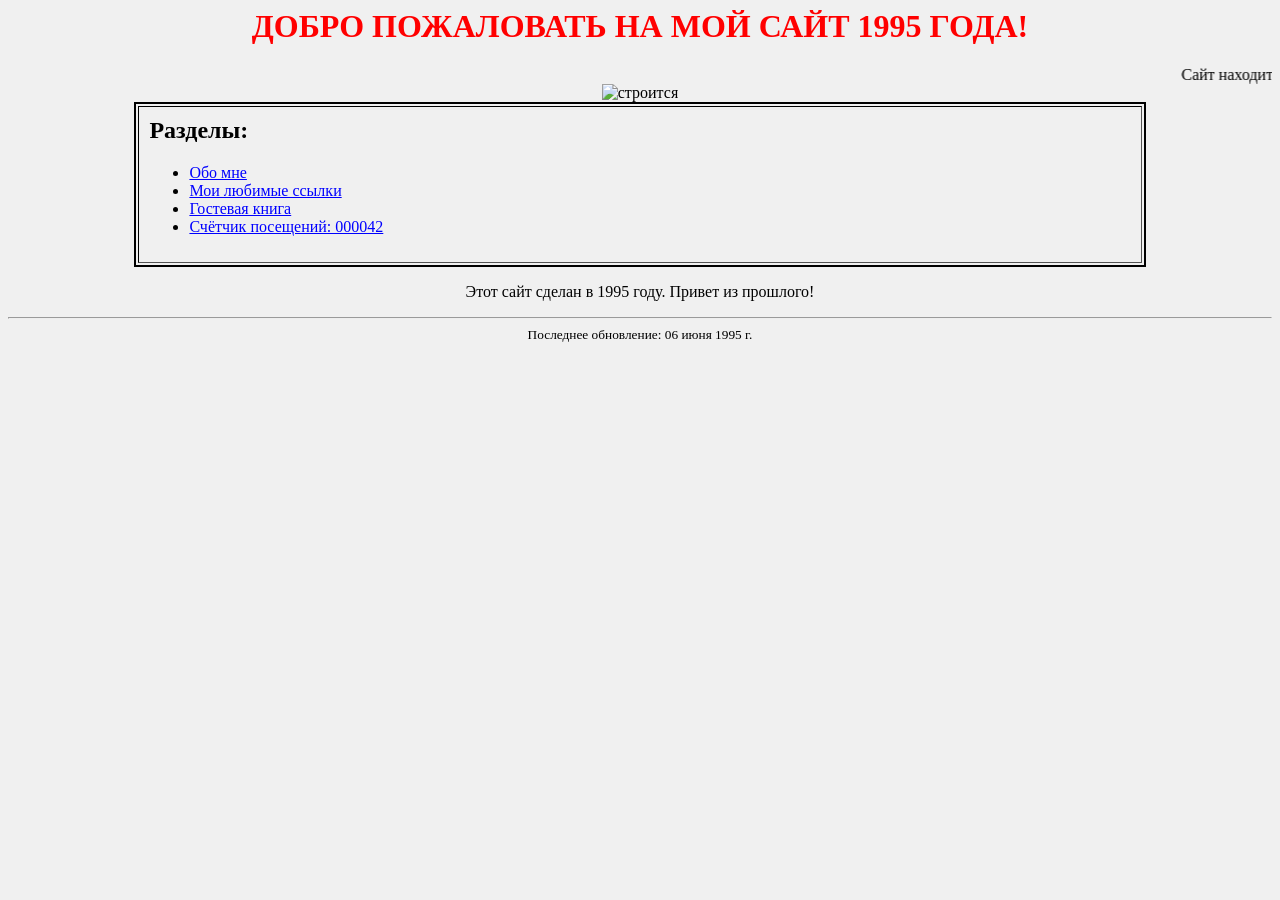
==== commit 2d6c0161: "Update index.html" ====
--- a/index.html
+++ b/index.html
@@ -1,990 +1,40 @@
-<!DOCTYPE html>
-<html lang="ru">
+<!DOCTYPE HTML PUBLIC "-//W3C//DTD HTML 4.01 Transitional//EN">
+<html>
 <head>
-<meta charset="UTF-8">
-<meta name="viewport" content="width=device-width, initial-scale=1.0">
-<meta name="description" content="Юридическая защита продавцов маркетплейсов. Возвращаем удержанные деньги, оспариваем блокировки, защищаем от претензий правообладателей. Письменный разбор за 24 часа.">
-<title>Селлер.Право — Юридическая защита продавцов маркетплейсов</title>
-<link rel="preconnect" href="https://fonts.googleapis.com">
-<link rel="preconnect" href="https://fonts.gstatic.com" crossorigin>
-<link href="https://fonts.googleapis.com/css2?family=Bebas+Neue&family=Onest:wght@300;400;500;600;700&family=JetBrains+Mono:wght@400;500&display=swap" rel="stylesheet">
-<style>
-:root {
-  --bg:   #0D0D0B;
-  --bg2:  #141412;
-  --bg3:  #1C1C19;
-  --acc:  #D94E1A;
-  --acc2: #b03f14;
-  --ink:  #F0EDE6;
-  --sub:  #9A9790;
-  --dim:  #5A5956;
-  --brd:  rgba(240,237,230,.08);
-  --brd2: rgba(240,237,230,.14);
-  --ff:   'Onest', sans-serif;
-  --fd:   'Bebas Neue', sans-serif;
-  --fm:   'JetBrains Mono', monospace;
-  --r:    10px;
-}
-*{box-sizing:border-box;margin:0;padding:0;}
-html{scroll-behavior:smooth;}
-body{background:var(--bg);color:var(--ink);font-family:var(--ff);font-size:16px;line-height:1.65;-webkit-font-smoothing:antialiased;overflow-x:hidden;}
-a{color:inherit;text-decoration:none;}
-
-/* NOISE */
-body::before{content:'';position:fixed;inset:0;background-image:url("data:image/svg+xml,%3Csvg viewBox='0 0 200 200' xmlns='http://www.w3.org/2000/svg'%3E%3Cfilter id='n'%3E%3CfeTurbulence type='fractalNoise' baseFrequency='.85' numOctaves='4' stitchTiles='stitch'/%3E%3C/filter%3E%3Crect width='100%25' height='100%25' filter='url(%23n)' opacity='.035'/%3E%3C/svg%3E");pointer-events:none;z-index:0;opacity:.5;}
-
-.wrap{max-width:1160px;margin:0 auto;padding:0 2rem;position:relative;z-index:1;}
-
-/* ── NAV ── */
-nav{position:fixed;top:0;left:0;right:0;z-index:100;padding:1.1rem 0;border-bottom:1px solid transparent;transition:all .3s;}
-nav.sc{background:rgba(13,13,11,.94);backdrop-filter:blur(18px);border-color:var(--brd);}
-.nav-i{display:flex;align-items:center;justify-content:space-between;}
-.logo{font-family:var(--fd);font-size:22px;letter-spacing:.04em;line-height:1;}
-.logo em{color:var(--acc);font-style:normal;}
-.nav-links{display:flex;gap:2rem;list-style:none;}
-.nav-links a{font-family:var(--fm);font-size:10px;color:var(--sub);letter-spacing:.1em;text-transform:uppercase;transition:color .2s;}
-.nav-links a:hover{color:var(--ink);}
-.btn-nav{font-family:var(--fm);font-size:10px;padding:9px 18px;background:var(--acc);color:#fff;border-radius:4px;letter-spacing:.06em;text-transform:uppercase;transition:background .2s;cursor:pointer;border:none;}
-.btn-nav:hover{background:var(--acc2);}
-
-/* ── HERO ── */
-.hero{min-height:100vh;display:flex;flex-direction:column;justify-content:flex-end;padding:140px 0 5rem;position:relative;overflow:hidden;}
-.hero::after{content:'';position:absolute;top:0;right:0;width:1px;height:100%;background:linear-gradient(to bottom,transparent,var(--acc),transparent);opacity:.25;}
-
-.hero-spec{
-  display:inline-flex;align-items:center;gap:.6rem;
-  font-family:var(--fm);font-size:12px;color:var(--acc);
-  letter-spacing:.1em;text-transform:uppercase;
-  margin-bottom:1.75rem;
-  background:#D94E1A14;border:1px solid #D94E1A30;
-  padding:.45rem 1rem;border-radius:100px;
-  opacity:0;animation:up .6s ease .1s forwards;
-}
-.hero-spec::before{content:'';width:6px;height:6px;border-radius:50%;background:var(--acc);}
-
-.hero-h{
-  font-family:var(--fd);
-  font-size:clamp(68px,9.5vw,148px);
-  letter-spacing:.01em;line-height:.88;
-  margin-bottom:2.25rem;
-  opacity:0;animation:up .7s ease .2s forwards;
-}
-.hero-h .ac{color:var(--acc);}
-.hero-h .i2{display:block;padding-left:clamp(32px,5vw,100px);}
-.hero-h .i3{display:block;padding-left:clamp(64px,10vw,200px);}
-
-.hero-bot{display:grid;grid-template-columns:1fr 1fr;gap:3rem;align-items:flex-end;opacity:0;animation:up .7s ease .35s forwards;}
-
-.hero-sub{font-size:18px;color:var(--sub);line-height:1.65;max-width:460px;}
-.hero-sub strong{color:var(--ink);font-weight:500;}
-
-.hero-sub-list{margin-top:.85rem;display:flex;flex-direction:column;gap:.4rem;}
-.hero-sub-list li{display:flex;align-items:baseline;gap:.55rem;font-size:15px;color:var(--sub);list-style:none;}
-.hero-sub-list li::before{content:'—';color:var(--acc);font-size:12px;flex-shrink:0;}
-
-.hero-act{display:flex;flex-direction:column;align-items:flex-end;gap:1rem;}
-.btn-pri{font-family:var(--fm);font-size:11px;padding:15px 28px;background:var(--acc);color:#fff;border-radius:4px;letter-spacing:.08em;text-transform:uppercase;cursor:pointer;transition:background .2s,transform .15s;border:none;display:inline-block;}
-.btn-pri:hover{background:var(--acc2);transform:translateY(-1px);}
-.btn-sec{font-family:var(--fm);font-size:10px;color:var(--dim);letter-spacing:.08em;text-transform:uppercase;cursor:pointer;transition:color .2s;background:none;border:none;display:flex;align-items:center;gap:.5rem;}
-.btn-sec::after{content:'↓';transition:transform .2s;}
-.btn-sec:hover{color:var(--ink);}
-.btn-sec:hover::after{transform:translateY(3px);}
-
-/* ── STATS BAR ── */
-.stats{border-top:1px solid var(--brd);border-bottom:1px solid var(--brd);background:var(--bg2);padding:1.75rem 0;}
-.stats-row{display:flex;gap:0;align-items:stretch;}
-.stat{flex:1;padding:0 2.5rem;border-right:1px solid var(--brd);display:flex;flex-direction:column;gap:.3rem;}
-.stat:first-child{padding-left:0;}
-.stat:last-child{border:none;}
-.stat-val{font-family:var(--fd);font-size:38px;letter-spacing:.01em;line-height:1;color:var(--ink);}
-.stat-val em{color:var(--acc);font-style:normal;}
-.stat-lab{font-family:var(--fm);font-size:10px;color:var(--sub);letter-spacing:.06em;line-height:1.4;}
-
-/* ── SECTION HEAD ── */
-.sh{margin-bottom:3rem;}
-.sh-tag{font-family:var(--fm);font-size:10px;color:var(--acc);letter-spacing:.14em;text-transform:uppercase;margin-bottom:.6rem;display:flex;align-items:center;gap:.5rem;}
-.sh-tag::before{content:'';display:block;width:18px;height:1px;background:var(--acc);}
-.sh-t{font-family:var(--fd);font-size:clamp(38px,5vw,72px);letter-spacing:.02em;line-height:.92;margin-bottom:1rem;}
-.sh-s{font-size:15px;color:var(--sub);max-width:480px;line-height:1.65;}
-
-/* ── PROBLEMS ── */
-.problems{padding:7rem 0;}
-.prob-grid{display:grid;grid-template-columns:1fr 1fr;gap:1px;background:var(--brd);border:1px solid var(--brd);border-radius:var(--r);overflow:hidden;}
-.prob{background:var(--bg);padding:2.25rem 2.5rem;transition:background .2s;position:relative;overflow:hidden;}
-.prob::before{content:'';position:absolute;top:0;left:0;width:3px;height:100%;background:var(--acc);transform:scaleY(0);transition:transform .3s;transform-origin:top;}
-.prob:hover{background:var(--bg2);}
-.prob:hover::before{transform:scaleY(1);}
-.prob-n{font-family:var(--fm);font-size:9px;color:var(--acc);letter-spacing:.12em;text-transform:uppercase;margin-bottom:1rem;}
-.prob-t{font-family:var(--fd);font-size:28px;letter-spacing:.01em;line-height:1;margin-bottom:.85rem;}
-.prob-b{font-size:14px;color:var(--sub);line-height:1.7;}
-.prob-b strong{color:var(--ink);font-weight:500;}
-
-/* ── CASES ── */
-.cases{padding:7rem 0;background:var(--bg2);}
-.cases-grid{display:grid;grid-template-columns:repeat(3,1fr);gap:1px;background:var(--brd);border:1px solid var(--brd);border-radius:var(--r);overflow:hidden;}
-.case{background:var(--bg2);padding:2rem 2.25rem;transition:background .2s;}
-.case:hover{background:var(--bg3);}
-.case-tag{font-family:var(--fm);font-size:9px;color:var(--acc);letter-spacing:.1em;text-transform:uppercase;margin-bottom:.85rem;}
-.case-prob{font-size:15px;font-weight:600;margin-bottom:.6rem;line-height:1.35;}
-.case-what{font-size:13px;color:var(--sub);line-height:1.65;margin-bottom:1rem;}
-.case-res{display:flex;align-items:baseline;gap:.5rem;padding-top:.85rem;border-top:1px solid var(--brd);}
-.case-num{font-family:var(--fd);font-size:26px;color:var(--acc);letter-spacing:.01em;line-height:1;}
-.case-rlabel{font-family:var(--fm);font-size:10px;color:var(--sub);letter-spacing:.04em;line-height:1.4;}
-
-/* ── PRODUCTS ── */
-.products{padding:7rem 0;}
-.prod-list{display:flex;flex-direction:column;gap:1px;background:var(--brd);border:1px solid var(--brd);border-radius:var(--r);overflow:hidden;}
-.prod{background:var(--bg);padding:1.85rem 2.25rem;display:grid;grid-template-columns:240px 1fr auto;gap:2rem;align-items:center;transition:background .2s;cursor:default;}
-.prod:hover{background:var(--bg2);}
-.prod-type{font-family:var(--fm);font-size:9px;color:var(--acc);letter-spacing:.12em;text-transform:uppercase;margin-bottom:.4rem;}
-.prod-name{font-family:var(--fd);font-size:24px;letter-spacing:.02em;line-height:1;}
-.prod-desc{font-size:13.5px;color:var(--sub);line-height:1.65;}
-.prod-desc ul{margin-top:.5rem;list-style:none;display:flex;flex-direction:column;gap:.2rem;}
-.prod-desc li{display:flex;align-items:baseline;gap:.45rem;font-size:12.5px;}
-.prod-desc li::before{content:'·';color:var(--acc);flex-shrink:0;}
-.prod-price{text-align:right;}
-.prod-amount{font-family:var(--fd);font-size:24px;letter-spacing:.01em;line-height:1;white-space:nowrap;}
-.prod-note{font-family:var(--fm);font-size:9px;color:var(--sub);margin-top:4px;letter-spacing:.04em;}
-.prod.feat{background:linear-gradient(135deg,var(--bg3) 0%,#1a1208 100%);}
-
-/* ── HOW ── */
-.how{padding:7rem 0;background:var(--bg2);}
-.how-grid{display:grid;grid-template-columns:repeat(4,1fr);gap:1px;background:var(--brd);border:1px solid var(--brd);border-radius:var(--r);overflow:hidden;margin-top:3rem;}
-.step{background:var(--bg2);padding:2rem 1.85rem;transition:background .2s;}
-.step:hover{background:var(--bg3);}
-.step-n{font-family:var(--fd);font-size:56px;color:rgba(240,237,230,.06);line-height:1;margin-bottom:1.1rem;transition:color .2s;}
-.step:hover .step-n{color:var(--acc);}
-.step-t{font-size:15px;font-weight:600;margin-bottom:.5rem;line-height:1.3;}
-.step-b{font-size:13px;color:var(--sub);line-height:1.65;}
-.step-time{font-family:var(--fm);font-size:10px;color:var(--acc);letter-spacing:.05em;margin-top:.75rem;}
-
-/* ── WHY ── */
-.why{padding:7rem 0;}
-.why-grid{display:grid;grid-template-columns:1fr 1fr;gap:10px;margin-top:3rem;}
-.wcard{background:var(--bg2);border:1px solid var(--brd);border-radius:var(--r);padding:2rem 2.25rem;transition:border-color .2s;}
-.wcard:hover{border-color:var(--brd2);}
-.wcard-ico{width:36px;height:36px;border-radius:7px;background:#D94E1A12;border:1px solid #D94E1A28;display:flex;align-items:center;justify-content:center;margin-bottom:1.1rem;}
-.wcard-ico svg{width:16px;height:16px;stroke:var(--acc);fill:none;stroke-width:1.5;stroke-linecap:round;stroke-linejoin:round;}
-.wcard-t{font-size:16px;font-weight:600;margin-bottom:.5rem;}
-.wcard-b{font-size:13.5px;color:var(--sub);line-height:1.7;}
-.wcard-fact{font-family:var(--fm);font-size:11px;margin-top:.85rem;padding-top:.85rem;border-top:1px solid var(--brd);color:var(--sub);}
-.wcard-fact strong{color:var(--acc);}
-
-/* ── DISPUTES ── */
-.disputes{padding:7rem 0;background:var(--bg2);}
-.disp-grid{display:grid;grid-template-columns:repeat(3,1fr);gap:1px;background:var(--brd);border:1px solid var(--brd);border-radius:var(--r);overflow:hidden;margin-top:3rem;}
-.disp{background:var(--bg2);padding:1.85rem 2rem;transition:background .2s;}
-.disp:hover{background:var(--bg3);}
-.disp-n{font-family:var(--fm);font-size:9px;color:var(--acc);letter-spacing:.12em;margin-bottom:.7rem;}
-.disp-t{font-size:15px;font-weight:600;margin-bottom:.45rem;}
-.disp-b{font-size:13px;color:var(--sub);line-height:1.65;}
-
-/* ── WHAT INCLUDED ── */
-.included{padding:7rem 0;}
-.inc-grid{display:grid;grid-template-columns:1fr 1fr;gap:3rem;align-items:start;margin-top:3rem;}
-.inc-card{background:var(--bg2);border:1px solid var(--brd);border-radius:var(--r);padding:2rem 2.25rem;}
-.inc-label{font-family:var(--fm);font-size:10px;color:var(--acc);letter-spacing:.1em;text-transform:uppercase;margin-bottom:1.25rem;}
-.inc-title{font-size:20px;font-weight:600;margin-bottom:.5rem;}
-.inc-price{font-family:var(--fd);font-size:32px;letter-spacing:.01em;color:var(--acc);margin-bottom:.5rem;}
-.inc-note{font-family:var(--fm);font-size:11px;color:var(--sub);margin-bottom:1.5rem;line-height:1.5;}
-.inc-list{display:flex;flex-direction:column;gap:.6rem;}
-.inc-item{display:flex;align-items:flex-start;gap:.7rem;font-size:14px;color:var(--sub);}
-.inc-item::before{content:'';width:5px;height:5px;border-radius:50%;background:var(--acc);flex-shrink:0;margin-top:7px;}
-.inc-cta{margin-top:1.5rem;padding-top:1.5rem;border-top:1px solid var(--brd);}
-
-/* ── FAQ ── */
-.faq{padding:7rem 0;background:var(--bg2);}
-.faq-list{margin-top:3rem;display:flex;flex-direction:column;gap:1px;background:var(--brd);border:1px solid var(--brd);border-radius:var(--r);overflow:hidden;}
-.faq-item{background:var(--bg2);}
-.faq-q{width:100%;padding:1.5rem 2rem;display:flex;align-items:center;justify-content:space-between;gap:1rem;cursor:pointer;background:none;border:none;color:var(--ink);font-family:var(--ff);font-size:15px;font-weight:500;text-align:left;transition:background .2s;}
-.faq-q:hover{background:var(--bg3);}
-.faq-icon{width:22px;height:22px;border-radius:50%;border:1px solid var(--brd2);display:flex;align-items:center;justify-content:center;flex-shrink:0;transition:all .2s;}
-.faq-icon svg{width:10px;height:10px;stroke:var(--sub);transition:transform .2s,stroke .2s;fill:none;stroke-width:2;stroke-linecap:round;}
-.faq-item.open .faq-icon{background:var(--acc);border-color:var(--acc);}
-.faq-item.open .faq-icon svg{transform:rotate(45deg);stroke:#fff;}
-.faq-a{display:none;padding:0 2rem 1.5rem;font-size:14px;color:var(--sub);line-height:1.7;}
-.faq-item.open .faq-a{display:block;}
-
-/* ── PROMISE ── */
-.promise{padding:8rem 0;text-align:center;position:relative;overflow:hidden;}
-.promise::before{content:'';position:absolute;top:50%;left:50%;transform:translate(-50%,-50%);width:700px;height:700px;background:radial-gradient(circle,rgba(217,78,26,.07) 0%,transparent 70%);pointer-events:none;}
-.promise-q{font-family:var(--fd);font-size:clamp(26px,4vw,52px);line-height:1.15;letter-spacing:.02em;max-width:860px;margin:0 auto 2.5rem;}
-.promise-q .ac{color:var(--acc);}
-.promise-src{font-family:var(--fm);font-size:11px;color:var(--dim);letter-spacing:.1em;text-transform:uppercase;margin-bottom:2.5rem;}
-
-/* ── FORM ── */
-.form-sec{padding:7rem 0;}
-.form-grid{display:grid;grid-template-columns:1fr 1fr;gap:5rem;align-items:start;}
-.form-left{}
-.form-del{font-size:14px;color:var(--sub);line-height:1.7;margin-top:2rem;padding-top:2rem;border-top:1px solid var(--brd);}
-.form-del strong{color:var(--ink);font-weight:500;}
-form{display:flex;flex-direction:column;gap:.85rem;}
-.fg{display:flex;flex-direction:column;gap:.4rem;}
-.fl{font-family:var(--fm);font-size:9px;color:var(--sub);letter-spacing:.1em;text-transform:uppercase;}
-.fi,.fs,.ft{background:var(--bg3);border:1px solid var(--brd2);border-radius:5px;padding:12px 14px;color:var(--ink);font-family:var(--ff);font-size:14px;outline:none;transition:border-color .2s;width:100%;}
-.fi:focus,.fs:focus,.ft:focus{border-color:var(--acc);}
-.fi::placeholder,.ft::placeholder{color:var(--dim);}
-.fs{appearance:none;cursor:pointer;}
-option{background:var(--bg3);}
-.ft{resize:vertical;min-height:100px;}
-.row2{display:grid;grid-template-columns:1fr 1fr;gap:.85rem;}
-.fsub{background:var(--acc);color:#fff;border:none;border-radius:5px;padding:15px 22px;font-family:var(--fm);font-size:11px;letter-spacing:.08em;text-transform:uppercase;cursor:pointer;transition:background .2s,transform .15s;margin-top:.25rem;}
-.fsub:hover{background:var(--acc2);transform:translateY(-1px);}
-.fdis{font-family:var(--fm);font-size:10px;color:var(--dim);line-height:1.55;letter-spacing:.02em;}
-
-/* ── FOOTER ── */
-footer{border-top:1px solid var(--brd);padding:2.5rem 0;}
-.foot-i{display:flex;align-items:center;justify-content:space-between;gap:2rem;flex-wrap:wrap;}
-.foot-logo{font-family:var(--fd);font-size:18px;letter-spacing:.04em;}
-.foot-logo em{color:var(--acc);font-style:normal;}
-.foot-links{display:flex;gap:1.75rem;list-style:none;flex-wrap:wrap;}
-.foot-links a{font-family:var(--fm);font-size:10px;color:var(--dim);letter-spacing:.08em;text-transform:uppercase;transition:color .2s;}
-.foot-links a:hover{color:var(--ink);}
-.foot-copy{font-family:var(--fm);font-size:10px;color:var(--dim);letter-spacing:.04em;}
-
-/* ── ANIMATIONS ── */
-@keyframes up{from{opacity:0;transform:translateY(22px);}to{opacity:1;transform:translateY(0);}}
-.rv{opacity:0;transform:translateY(18px);transition:opacity .6s ease,transform .6s ease;}
-.rv.on{opacity:1;transform:none;}
-
-/* ── HAMBURGER ── */
-.burger{display:none;flex-direction:column;gap:5px;background:none;border:none;cursor:pointer;padding:4px;}
-.burger span{display:block;width:22px;height:2px;background:var(--ink);border-radius:2px;transition:all .25s;}
-.burger.open span:nth-child(1){transform:translateY(7px) rotate(45deg);}
-.burger.open span:nth-child(2){opacity:0;}
-.burger.open span:nth-child(3){transform:translateY(-7px) rotate(-45deg);}
-
-.mob-menu{
-  display:none;position:fixed;top:0;left:0;right:0;bottom:0;
-  background:rgba(13,13,11,.97);z-index:99;
-  flex-direction:column;align-items:center;justify-content:center;
-  gap:2rem;
-}
-.mob-menu.open{display:flex;}
-.mob-menu a,.mob-menu button{
-  font-family:var(--fd);font-size:36px;letter-spacing:.04em;
-  color:var(--ink);background:none;border:none;cursor:pointer;
-  transition:color .2s;
-}
-.mob-menu a:hover,.mob-menu button:hover{color:var(--acc);}
-.mob-cta{
-  margin-top:1rem;
-  font-family:var(--fm) !important;
-  font-size:13px !important;
-  letter-spacing:.08em !important;
-  padding:14px 28px;
-  background:var(--acc) !important;
-  color:#fff !important;
-  border-radius:4px;
-}
-
-/* ── TABLET ── */
-@media(max-width:1000px){
-  .prod{grid-template-columns:1fr 1fr;gap:1rem;}
-  .prod-price{grid-column:1/-1;}
-  .how-grid{grid-template-columns:1fr 1fr;}
-}
-
-/* ── MOBILE ── */
-@media(max-width:700px){
-  /* NAV */
-  .nav-links,.btn-nav{display:none;}
-  .burger{display:flex;}
-
-  /* WRAP */
-  .wrap{padding:0 1.25rem;}
-
-  /* HERO */
-  .hero{padding:100px 0 3.5rem;min-height:auto;}
-  .hero-spec{font-size:10px;padding:.35rem .75rem;margin-bottom:1.25rem;}
-  .hero-h{font-size:clamp(48px,13vw,72px);margin-bottom:1.75rem;}
-  .hero-h .i2{padding-left:clamp(20px,5vw,40px);}
-  .hero-h .i3{padding-left:clamp(40px,10vw,80px);}
-  .hero-bot{grid-template-columns:1fr;gap:1.75rem;}
-  .hero-sub{font-size:16px;}
-  .hero-act{align-items:flex-start;}
-  .btn-pri{font-size:10px;padding:13px 22px;width:100%;text-align:center;}
-  .btn-sec{font-size:10px;}
-
-  /* STATS */
-  .stats{padding:1.25rem 0;}
-  .stats-row{display:grid;grid-template-columns:1fr 1fr;gap:0;}
-  .stat{padding:.9rem 1.1rem;border-right:1px solid var(--brd);border-bottom:1px solid var(--brd);}
-  .stat:nth-child(2n){border-right:none;}
-  .stat:nth-child(3),.stat:nth-child(4){border-bottom:none;}
-  .stat-val{font-size:28px;}
-  .stat-lab{font-size:10px;}
-
-  /* SECTIONS */
-  .problems,.cases,.products,.how,.why,.disputes,.included,.promise,.faq,.form-sec{padding:4rem 0;}
-
-  /* SECTION HEADS */
-  .sh-t{font-size:clamp(32px,9vw,52px);}
-
-  /* PROBLEMS */
-  .prob-grid{grid-template-columns:1fr;}
-  .prob{padding:1.75rem 1.5rem;}
-  .prob-t{font-size:22px;}
-
-  /* CASES */
-  .cases-grid{grid-template-columns:1fr !important;}
-  .case{padding:1.5rem 1.5rem;}
-  .case-num{font-size:22px;}
-
-  /* PRODUCTS */
-  .prod-list .prod{
-    grid-template-columns:1fr;
-    gap:.75rem;
-    padding:1.5rem 1.5rem;
-  }
-  .prod-price{text-align:left;}
-  .prod-amount{font-size:20px;}
-  .prod-name{font-size:20px;}
-  .sh-s{font-size:14px;}
-
-  /* HOW */
-  .how-grid{grid-template-columns:1fr;}
-  .step{padding:1.5rem 1.5rem;}
-
-  /* WHY */
-  .why-grid{grid-template-columns:1fr;}
-  .wcard{padding:1.5rem 1.5rem;}
-
-  /* DISPUTES */
-  .disp-grid{grid-template-columns:1fr;}
-  .disp{padding:1.5rem 1.5rem;}
-
-  /* INCLUDED */
-  .inc-grid{grid-template-columns:1fr;gap:10px;}
-  .inc-card{padding:1.5rem 1.5rem;}
-  .inc-price{font-size:26px;}
-
-  /* PROMISE */
-  .promise{padding:5rem 0;}
-  .promise-q{font-size:clamp(22px,6vw,36px);}
-
-  /* FAQ */
-  .faq-q{font-size:14px;padding:1.25rem 1.25rem;}
-  .faq-a{padding:0 1.25rem 1.25rem;font-size:13px;}
-
-  /* FORM */
-  .form-grid{grid-template-columns:1fr;gap:2.5rem;}
-  .row2{grid-template-columns:1fr;}
-  .fsub{width:100%;font-size:11px;}
-
-  /* FOOTER */
-  .foot-i{flex-direction:column;align-items:flex-start;gap:1.25rem;}
-  .foot-links{gap:1rem;}
-}
-</style>
+    <title>Мой первый сайт в стиле 90-х</title>
+    <style>
+        body { background-color: #f0f0f0; color: #000000; font-family: "Times New Roman", Times, serif; }
+        a { color: #0000FF; }          /* синие ссылки */
+        a:visited { color: #800080; }   /* фиолетовые посещённые */
+        table { border: 2px solid #000000; }
+        .blink { animation: blink 1s step-end infinite; }
+        @keyframes blink { 50% { opacity: 0; } }
+    </style>
 </head>
 <body>
 
-<!-- NAV -->
-<nav id="nav">
-  <div class="wrap">
-    <div class="nav-i">
-      <div class="logo">СЕЛЛЕР<em>.</em>ПРАВО</div>
-      <ul class="nav-links">
-        <li><a href="#problems">Ситуации</a></li>
-        <li><a href="#products">Услуги</a></li>
-        <li><a href="#how">Как работаем</a></li>
-        <li><a href="#faq">Вопросы</a></li>
-      </ul>
-      <button class="btn-nav" onclick="go('contact')">Письменный разбор за 24 ч</button>
-      <button class="burger" id="burger" onclick="toggleMenu()" aria-label="Меню">
-        <span></span><span></span><span></span>
-      </button>
-    </div>
-  </div>
-</nav>
+    <center>
+        <h1><font color="#FF0000">ДОБРО ПОЖАЛОВАТЬ НА МОЙ САЙТ 1995 ГОДА!</font></h1>
+        <marquee>Сайт находится в стадии строительства... Under Construction!!!</marquee>
+        <img src="https://i.imgur.com/0kJqX.gif" alt="строится"> <!-- любой старый GIF -->
+        
+        <table width="80%" border="1" cellpadding="10">
+            <tr>
+                <td><h2>Разделы:</h2>
+                    <ul>
+                        <li><a href="#">Обо мне</a></li>
+                        <li><a href="#">Мои любимые ссылки</a></li>
+                        <li><a href="#">Гостевая книга</a></li>
+                        <li><a href="#">Счётчик посещений: 000042</a></li>
+                    </ul>
+                </td>
+            </tr>
+        </table>
 
-<!-- MOBILE MENU -->
-<div class="mob-menu" id="mobMenu">
-  <a href="#problems" onclick="closeMenu()">Ситуации</a>
-  <a href="#products" onclick="closeMenu()">Услуги</a>
-  <a href="#how" onclick="closeMenu()">Как работаем</a>
-  <a href="#faq" onclick="closeMenu()">Вопросы</a>
-  <button class="mob-cta" onclick="closeMenu();go('contact')">Получить разбор за 24 ч</button>
-</div>
+        <p>Этот сайт сделан в 1995 году. Привет из прошлого!</p>
+        <hr>
+        <small>Последнее обновление: 06 июня 1995 г.</small>
+    </center>
 
-<!-- HERO -->
-<section class="hero">
-  <div class="wrap">
-    <div class="hero-spec">Юридическая защита продавцов маркетплейсов</div>
-    <div class="hero-h">
-      МАРКЕТПЛЕЙС<br>
-      <span class="i2">УДЕРЖАЛ</span>
-      <span class="i3"><span class="ac">ДЕНЬГИ?</span></span>
-    </div>
-    <div class="hero-bot">
-      <div>
-        <div class="hero-sub">
-          <strong>Возвращаем удержанные суммы, оспариваем блокировки, выстраиваем защиту по претензиям правообладателей и спорам с поставщиками.</strong>
-        </div>
-        <div class="hero-sub" style="margin-top:.85rem;font-size:15px;">Первичный письменный разбор ситуации — в течение 24 часов.</div>
-      </div>
-      <div class="hero-act">
-        <a href="#contact" class="btn-pri">Получить письменный разбор →</a>
-        <button class="btn-sec" onclick="go('products')">Посмотреть услуги</button>
-      </div>
-    </div>
-  </div>
-</section>
-
-<!-- STATS -->
-<div class="stats">
-  <div class="wrap">
-    <div class="stats-row">
-      <div class="stat">
-        <div class="stat-val">140<em>+</em></div>
-        <div class="stat-lab">завершённых дел по спорам с маркетплейсами</div>
-      </div>
-      <div class="stat">
-        <div class="stat-val">19<em>%</em></div>
-        <div class="stat-lab">дел доходят до суда — остальное решается в досудебном порядке</div>
-      </div>
-      <div class="stat">
-        <div class="stat-val">24<em>ч</em></div>
-        <div class="stat-lab">срок письменного разбора вашей ситуации</div>
-      </div>
-      <div class="stat">
-        <div class="stat-val">28<em>млн</em></div>
-        <div class="stat-lab">рублей возвращено клиентам</div>
-      </div>
-    </div>
-  </div>
-</div>
-
-<!-- PROBLEMS -->
-<section class="problems" id="problems">
-  <div class="wrap">
-    <div class="sh rv">
-      <div class="sh-t">ПОЧЕМУ СПОРЫ<br>С МАРКЕТПЛЕЙСАМИ<br>ПРОИГРЫВАЮТ</div>
-    </div>
-    <div class="prob-grid rv" style="grid-template-columns:1fr 1fr;">
-      <div class="prob">
-        <div class="prob-n">01</div>
-        <div class="prob-t">У ПЛАТФОРМЫ ЕСТЬ СИСТЕМА</div>
-        <div class="prob-b">У маркетплейса есть оферта, внутренние регламенты и выстроенная модель коммуникации. Продавцу тоже нужна <strong>проработанная правовая позиция</strong>.</div>
-      </div>
-      <div class="prob">
-        <div class="prob-n">02</div>
-        <div class="prob-t">ПОЗДНИЙ СТАРТ СТОИТ ДОРОГО</div>
-        <div class="prob-b">К моменту обращения к юристу уже есть переписка с ошибками, пропущенные сроки и неполный комплект документов. <strong>Чем раньше вы обратитесь — тем больше вариантов</strong> не сказать лишнего и не пропустить важных шагов.</div>
-      </div>
-    </div>
-  </div>
-</section>
-
-<!-- DISPUTES -->
-<section class="disputes" id="disputes">
-  <div class="wrap">
-    <div class="sh rv">
-      <div class="sh-tag">Специализация</div>
-      <div class="sh-t">КАКИЕ СПОРЫ<br>ВЕДЁМ</div>
-    </div>
-    <div class="disp-grid rv">
-      <div class="disp">
-        <div class="disp-n">01</div>
-        <div class="disp-t">Штрафы и удержания</div>
-        <div class="disp-b">Оспариваем незаконные удержания. Анализируем оферту, считаем убытки, выстраиваем претензию.</div>
-      </div>
-      <div class="disp">
-        <div class="disp-n">02</div>
-        <div class="disp-t">Блокировки аккаунтов</div>
-        <div class="disp-b">Добиваемся разблокировки через правовое давление. Фиксируем нарушение, требуем мотивированного ответа.</div>
-      </div>
-      <div class="disp">
-        <div class="disp-n">03</div>
-        <div class="disp-t">Претензии правообладателей</div>
-        <div class="disp-b">Отвечаем на претензии по товарным знакам и обвинения в контрафакте. Оцениваем риски, выстраиваем защиту.</div>
-      </div>
-      <div class="disp">
-        <div class="disp-n">04</div>
-        <div class="disp-t">Возвраты и убытки</div>
-        <div class="disp-b">Ненадлежащее исполнение, некорректная квалификация возврата, взыскание убытков с платформы или покупателя.</div>
-      </div>
-      <div class="disp">
-        <div class="disp-n">05</div>
-        <div class="disp-t">Поставщики и подрядчики</div>
-        <div class="disp-b">Споры с поставщиками, фулфилмент-партнёрами, подрядчиками. Взыскание долгов и убытков.</div>
-      </div>
-    </div>
-  </div>
-</section>
-
-<!-- PRODUCTS -->
-<section class="products" id="products">
-  <div class="wrap">
-    <div class="sh rv">
-      <div class="sh-tag">Услуги</div>
-      <div class="sh-t">ЧТО И ЗА<br>СКОЛЬКО</div>
-      <div class="sh-s">Три продукта под разные стадии конфликта. Стоимость фиксирована — без сюрпризов по ходу работы.</div>
-    </div>
-    <div class="prod-list rv">
-      <div class="prod" style="background:linear-gradient(135deg,var(--bg3) 0%,#1a1208 100%);border-bottom:1px solid var(--brd);">
-        <div>
-          <div class="prod-type">Первый шаг · входной продукт</div>
-          <div class="prod-name">ДИАГНОСТИКА</div>
-        </div>
-        <div class="prod-desc">Письменная оценка ситуации: что произошло, есть ли позиция, что можно сделать и сколько это стоит.
-          <ul>
-            <li>Анализ документов и переписки</li>
-            <li>Правовая квалификация спора</li>
-            <li>Оценка сильных и слабых сторон</li>
-            <li>Перечень недостающих доказательств</li>
-            <li>План действий на ближайшие 7 дней</li>
-          </ul>
-        </div>
-        <div class="prod-price">
-          <div class="prod-amount">от 3 900 ₽</div>
-          <div class="prod-note">Срок: 24 часа.<br>Стоимость идёт в счёт<br>дальнейшей работы.</div>
-        </div>
-      </div>
-      <div class="prod">
-        <div>
-          <div class="prod-type">Досудебный</div>
-          <div class="prod-name">ПРЕТЕНЗИЯ И ПЕРЕГОВОРЫ</div>
-        </div>
-        <div class="prod-desc">Для удержаний, блокировок и претензий правообладателей, когда спор можно решить без суда.
-          <ul>
-            <li>Претензионная позиция и расчёт требований</li>
-            <li>Переговоры и переписка с платформой</li>
-            <li>Подготовка к следующей стадии</li>
-          </ul>
-        </div>
-        <div class="prod-price">
-          <div class="prod-amount">от 25 000 ₽</div>
-          <div class="prod-note">Фиксированная цена<br>за проект</div>
-        </div>
-      </div>
-      <div class="prod">
-        <div>
-          <div class="prod-type">Судебный</div>
-          <div class="prod-name">АРБИТРАЖНЫЙ СУД</div>
-        </div>
-        <div class="prod-desc">Когда досудебного урегулирования недостаточно. Споры с маркетплейсами и поставщиками рассматриваются в арбитраже.
-          <ul>
-            <li>Иск, отзыв, доказательственная стратегия</li>
-            <li>Участие в заседаниях</li>
-            <li>Отчёт каждые 7–10 дней</li>
-          </ul>
-        </div>
-        <div class="prod-price">
-          <div class="prod-amount">от 60 000 ₽</div>
-          <div class="prod-note">Этапная оплата</div>
-        </div>
-      </div>
-    </div>
-  </div>
-</section>
-
-<!-- HOW -->
-<section class="how" id="how">
-  <div class="wrap">
-    <div class="sh rv">
-      <div class="sh-tag">Процесс</div>
-      <div class="sh-t">КАК ЭТО<br>РАБОТАЕТ</div>
-    </div>
-    <div class="how-grid rv">
-      <div class="step">
-        <div class="step-n">01</div>
-        <div class="step-t">Оставляете заявку</div>
-        <div class="step-b">Кратко описываете ситуацию: что произошло, какая сумма под угрозой, что уже есть из документов.</div>
-        <div class="step-time">Несколько минут</div>
-      </div>
-      <div class="step">
-        <div class="step-n">02</div>
-        <div class="step-t">Подтверждаем получение</div>
-        <div class="step-b">В рабочее время связываемся и уточняем, какие документы нужны для разбора.</div>
-        <div class="step-time">В рабочее время</div>
-      </div>
-      <div class="step">
-        <div class="step-n">03</div>
-        <div class="step-t">Письменная оценка</div>
-        <div class="step-b">Вы получаете документ: квалификация спора, сильные и слабые стороны, перечень доказательств, план действий и стоимость дальнейшей работы.</div>
-        <div class="step-time">В течение 24 часов</div>
-      </div>
-      <div class="step">
-        <div class="step-n">04</div>
-        <div class="step-t">Ведём до результата</div>
-        <div class="step-b">Если решаете продолжить — стоимость диагностики идёт в счёт проекта. Отчёт о ходе работы каждые 7–10 дней.</div>
-        <div class="step-time">До результата</div>
-      </div>
-    </div>
-  </div>
-</section>
-
-<!-- WHY -->
-<section class="why" id="why">
-  <div class="wrap">
-    <div class="sh rv">
-      <div class="sh-tag">Почему мы</div>
-      <div class="sh-t">НА ЧЁМ<br>СТРОИТСЯ ДОВЕРИЕ</div>
-    </div>
-    <div class="why-grid rv">
-      <div class="wcard">
-        <div class="wcard-ico"><svg viewBox="0 0 24 24"><path d="M12 2L2 7l10 5 10-5-10-5z"/><path d="M2 17l10 5 10-5"/><path d="M2 12l10 5 10-5"/></svg></div>
-        <div class="wcard-t">Знаем изнутри, как устроены платформы</div>
-        <div class="wcard-b">Работаем только со спорами продавцов маркетплейсов. Знаем оферту WB, логику Ozon, регламенты Яндекс Маркета — это то, что меняет исход дела.</div>
-        <div class="wcard-fact">Специализация с <strong>2021 года</strong>. Только e-commerce.</div>
-      </div>
-      <div class="wcard">
-        <div class="wcard-ico"><svg viewBox="0 0 24 24"><polyline points="22 12 18 12 15 21 9 3 6 12 2 12"/></svg></div>
-        <div class="wcard-t">Считаем экономику спора, а не только право</div>
-        <div class="wcard-b">Перед тем как рекомендовать суд, смотрим на сумму риска, стоимость процесса и реальный шанс взыскания. Иногда правильный ответ — не судиться.</div>
-        <div class="wcard-fact">В <strong>25%</strong> случаев мы отговариваем клиента от суда. Это честнее.</div>
-      </div>
-      <div class="wcard">
-        <div class="wcard-ico"><svg viewBox="0 0 24 24"><path d="M14 2H6a2 2 0 0 0-2 2v16a2 2 0 0 0 2 2h12a2 2 0 0 0 2-2V8z"/><polyline points="14 2 14 8 20 8"/><line x1="16" y1="13" x2="8" y2="13"/><line x1="16" y1="17" x2="8" y2="17"/></svg></div>
-        <div class="wcard-t">Результат в письменном виде, а не устные обещания</div>
-        <div class="wcard-b">Клиент получает документ с квалификацией спора, рисками и планом действий. Это не разговор — это позиция, на которую можно опираться в переговорах и суде.</div>
-        <div class="wcard-fact">Письменный разбор — <strong>обязательный первый шаг</strong> в каждом деле.</div>
-      </div>
-      <div class="wcard">
-        <div class="wcard-ico"><svg viewBox="0 0 24 24"><path d="M12 22s8-4 8-10V5l-8-3-8 3v7c0 6 8 10 8 10z"/></svg></div>
-        <div class="wcard-t">Говорим, когда позиция слабая</div>
-        <div class="wcard-b">Там, где шансы высокие — беремся и давим. Там, где шансы низкие или спор экономически невыгоден — говорим прямо и объясняем почему.</div>
-        <div class="wcard-fact">Не берём заведомо <strong>проигрышные дела</strong> ради оборота.</div>
-      </div>
-    </div>
-  </div>
-</section>
-
-<!-- CASES -->
-<section class="cases" id="cases">
-  <div class="wrap">
-    <div class="sh rv">
-      <div class="sh-tag">Примеры дел</div>
-      <div class="sh-t">КАК МЫ<br>РАБОТАЛИ</div>
-      <div class="sh-s">Анонимизированные кейсы — реальные ситуации, реальные результаты.</div>
-    </div>
-    <div class="cases-grid rv" style="grid-template-columns:repeat(2,1fr);">
-      <div class="case">
-        <div class="case-tag">Ozon · задержка выплат</div>
-        <div class="case-prob">Площадка не перечислила деньги за реализованный товар, сославшись на внутренние взаимозачёты</div>
-        <div class="case-what">Провели аудит договоров с маркетплейсом и кредитором. В суде доказали необоснованность части удержаний и факт нарушения сроков оплаты. Взыскали проценты за весь период просрочки.</div>
-        <div class="case-res">
-          <div class="case-num">3,66 млн ₽</div>
-          <div class="case-rlabel">взыскано (проценты)<br>за 4 месяца</div>
-        </div>
-      </div>
-      <div class="case">
-        <div class="case-tag">Wildberries · габариты товара</div>
-        <div class="case-prob">Площадка рассчитала хранение по ошибочным данным и списала 225 тыс. ₽ вместо 188 ₽</div>
-        <div class="case-what">Суды двух инстанций встали на сторону WB, но мы добились отмены этих актов в кассации. Доказали: использование технической ошибки продавца для получения сверхприбыли — злоупотребление правом.</div>
-        <div class="case-res">
-          <div class="case-num">225 000 ₽</div>
-          <div class="case-rlabel">отправлено на пересмотр<br>победа в кассации</div>
-        </div>
-      </div>
-      <div class="case">
-        <div class="case-tag">Wildberries · пожар в Шушарах</div>
-        <div class="case-prob">Товар сгорел на складе — площадка выплатила компенсацию частично</div>
-        <div class="case-what">Предприниматель потребовал через суд остаток реального ущерба и упущенную выгоду. Суд признал право на компенсацию в полном объёме.</div>
-        <div class="case-res">
-          <div class="case-num">2,8 млн ₽</div>
-          <div class="case-rlabel">взыскано (ущерб)<br>за 7 месяцев</div>
-        </div>
-      </div>
-      <div class="case">
-        <div class="case-tag">Wildberries · штраф за «запрещёнку»</div>
-        <div class="case-prob">Маркетплейс начислил штраф 2,67 млн ₽ — 107 эпизодов по 25 000 ₽ — и перестал перечислять деньги за проданные товары</div>
-        <div class="case-what">Суды двух инстанций поддержали WB, но мы добились отмены в кассации. Доказали: платформа не представила доказательств по каждому из 107 нарушений, а в параллельных спорах этот же штраф уже признан незаконным.</div>
-        <div class="case-res">
-          <div class="case-num">370 517 ₽</div>
-          <div class="case-rlabel">направлено на взыскание<br>победа в кассации</div>
-        </div>
-      </div>
-    </div>
-  </div>
-</section>
-
-<!-- WHAT'S INCLUDED -->
-<section class="included">
-  <div class="wrap">
-    <div class="sh rv">
-      <div class="sh-tag">Первый шаг</div>
-      <div class="sh-t">ЧТО ВХОДИТ<br>В РАЗБОР</div>
-      <div class="sh-s">Диагностика — это не консультация по телефону. Вы получаете письменный документ, на который можно опираться.</div>
-    </div>
-    <div class="inc-grid rv">
-      <div class="inc-card">
-        <div class="inc-label">Что вы получаете</div>
-        <div class="inc-title">Письменная оценка ситуации</div>
-        <div class="inc-price">от 3 900 ₽</div>
-        <div class="inc-note">Срок: 24 часа. Стоимость идёт в счёт дальнейшей работы.</div>
-        <div class="inc-list">
-          <div class="inc-item">Что произошло и кто прав по документам</div>
-          <div class="inc-item">Правовая квалификация — какой именно это спор</div>
-          <div class="inc-item">Сильные и слабые стороны вашей позиции</div>
-          <div class="inc-item">Перечень доказательств, которых не хватает</div>
-          <div class="inc-item">Реалистичные сценарии и шансы по каждому</div>
-          <div class="inc-item">План действий на ближайшие 7 дней</div>
-          <div class="inc-item">Оценка стоимости дальнейшей работы</div>
-        </div>
-        <div class="inc-cta">
-          <a href="#contact" class="btn-pri">Заказать разбор →</a>
-        </div>
-      </div>
-      <div style="display:flex;flex-direction:column;gap:10px;">
-        <div class="inc-card" style="flex:1;">
-          <div class="inc-label">Почему разбор платный</div>
-          <div style="font-size:14px;color:var(--sub);line-height:1.7;">
-            Мы не продаём предварительный созвон ради созвона. За эти деньги мы <strong style="color:var(--ink);font-weight:500;">анализируем документы, квалифицируем спор и выдаём позицию</strong>, на которую можно опираться.<br><br>
-            Если решите продолжить работу — вся стоимость диагностики идёт в счёт проекта. Платите один раз.
-          </div>
-        </div>
-        <div class="inc-card" style="flex:1;">
-          <div class="inc-label">Конфиденциальность</div>
-          <div style="font-size:14px;color:var(--sub);line-height:1.7;">
-            Все сведения используются только для оценки ситуации и работы по делу. Кейсы публикуем только в анонимизированном виде и с согласия клиента.
-          </div>
-        </div>
-      </div>
-    </div>
-  </div>
-</section>
-
-<!-- PROMISE -->
-<section class="promise">
-  <div class="wrap">
-    <div class="promise-q rv">
-      МЫ НЕ ПРОДАЁМ<br>ДОКУМЕНТЫ. МЫ<br>ВОЗВРАЩАЕМ <span class="ac">КОНТРОЛЬ</span><br>НАД ВАШИМ БИЗНЕСОМ.
-    </div>
-    <div class="promise-src rv">Селлер.Право · Специализированная правовая защита</div>
-    <a href="#contact" class="btn-pri rv">Получить письменный разбор за 24 часа →</a>
-  </div>
-</section>
-
-<!-- FAQ -->
-<section class="faq" id="faq">
-  <div class="wrap">
-    <div class="sh rv">
-      <div class="sh-tag">Вопросы</div>
-      <div class="sh-t">ЧАСТЫЕ<br>ВОПРОСЫ</div>
-    </div>
-    <div class="faq-list rv">
-      <div class="faq-item">
-        <button class="faq-q" onclick="faq(this)">
-          Реально ли отсудить у Wildberries или Ozon?
-          <div class="faq-icon"><svg viewBox="0 0 10 10"><path d="M5 2v6M2 5h6"/></svg></div>
-        </button>
-        <div class="faq-a">Да, но это зависит от конкретной ситуации. Иногда суд вообще не требуется — платформа соглашается на стадии претензии или переговоров. До суда доходит около 19% дел. После диагностики мы честно скажем, стоит ли бороться и какова вероятность успеха.</div>
-      </div>
-      <div class="faq-item">
-        <button class="faq-q" onclick="faq(this)">
-          Сколько длится процесс?
-          <div class="faq-icon"><svg viewBox="0 0 10 10"><path d="M5 2v6M2 5h6"/></svg></div>
-        </button>
-        <div class="faq-a">Досудебное урегулирование занимает от 2 до 5 недель. Судебный процесс в арбитраже — от 3 до 9 месяцев в зависимости от сложности дела. Конкретные сроки по вашей ситуации будут в диагностическом разборе.</div>
-      </div>
-      <div class="faq-item">
-        <button class="faq-q" onclick="faq(this)">
-          Что если сумма спора небольшая?
-          <div class="faq-icon"><svg viewBox="0 0 10 10"><path d="M5 2v6M2 5h6"/></svg></div>
-        </button>
-        <div class="faq-a">Мы всегда оцениваем экономику спора. Если стоимость работы сопоставима с суммой взыскания или превышает её — скажем прямо. В этом случае можем предложить более лёгкий формат: самостоятельная претензия по нашему шаблону или консультация по разовому вопросу.</div>
-      </div>
-      <div class="faq-item">
-        <button class="faq-q" onclick="faq(this)">
-          Вы работаете по всей России?
-          <div class="faq-icon"><svg viewBox="0 0 10 10"><path d="M5 2v6M2 5h6"/></svg></div>
-        </button>
-        <div class="faq-a">Да. Большинство споров с маркетплейсами рассматриваются в арбитражных судах Москвы или ведутся в досудебном порядке — это позволяет работать дистанционно с клиентами из любого региона.</div>
-      </div>
-      <div class="faq-item">
-        <button class="faq-q" onclick="faq(this)">
-          Какие документы нужны для первого разбора?
-          <div class="faq-icon"><svg viewBox="0 0 10 10"><path d="M5 2v6M2 5h6"/></svg></div>
-        </button>
-        <div class="faq-a">Достаточно кратко описать ситуацию и приложить то, что есть: уведомление от платформы, переписку с поддержкой, финансовые документы. Если чего-то не хватает — уточним после получения заявки.</div>
-      </div>
-      <div class="faq-item">
-        <button class="faq-q" onclick="faq(this)">
-          Что если я уже ответил платформе и сделал ошибки в переписке?
-          <div class="faq-icon"><svg viewBox="0 0 10 10"><path d="M5 2v6M2 5h6"/></svg></div>
-        </button>
-        <div class="faq-a">Это частая ситуация. Мы оцениваем, насколько эти ответы влияют на позицию, и выстраиваем стратегию с учётом уже случившегося. Иногда ошибки в переписке некритичны, иногда — меняют подход. Это станет понятно на этапе диагностики.</div>
-      </div>
-    </div>
-  </div>
-</section>
-
-<!-- FORM -->
-<section class="form-sec" id="contact">
-  <div class="wrap">
-    <div class="form-grid">
-      <div class="form-left rv">
-        <div class="sh-tag">Связаться</div>
-        <div class="sh-t" style="margin-bottom:.75rem;">ОТПРАВЬТЕ<br>СИТУАЦИЮ<br>НА РАЗБОР</div>
-        <div class="sh-s">Опишите спор. В рабочее время подтвердим получение. Письменную оценку получите в течение 24 часов.</div>
-        <div class="form-del">
-          <strong>Стоимость диагностики — от 3 900 ₽.</strong><br>
-          Это не консультация по телефону — вы получаете письменный документ с квалификацией спора, рисками и планом действий. При дальнейшей работе сумма идёт в зачёт.
-        </div>
-      </div>
-      <div class="rv">
-        <form onsubmit="send(event)">
-          <div class="fg">
-            <label class="fl">Имя</label>
-            <input class="fi" type="text" placeholder="Иван Петров" required>
-          </div>
-          <div class="row2">
-            <div class="fg">
-              <label class="fl">Телефон</label>
-              <input class="fi" type="tel" placeholder="+7 900 000-00-00" required>
-            </div>
-            <div class="fg">
-              <label class="fl">Telegram (необязательно)</label>
-              <input class="fi" type="text" placeholder="@username">
-            </div>
-          </div>
-          <div class="row2">
-            <div class="fg">
-              <label class="fl">Маркетплейс</label>
-              <select class="fs" required>
-                <option value="" disabled selected>Выберите</option>
-                <option>Wildberries</option>
-                <option>Ozon</option>
-                <option>Яндекс Маркет</option>
-                <option>Megamarket</option>
-                <option>Другой</option>
-              </select>
-            </div>
-            <div class="fg">
-              <label class="fl">Тип ситуации</label>
-              <select class="fs" required>
-                <option value="" disabled selected>Выберите</option>
-                <option>Штраф или удержание</option>
-                <option>Блокировка аккаунта / карточки</option>
-                <option>Претензия по товарному знаку</option>
-                <option>Спор о возврате</option>
-                <option>Конфликт с поставщиком</option>
-                <option>Аудит и профилактика</option>
-                <option>Другое</option>
-              </select>
-            </div>
-          </div>
-          <div class="row2">
-            <div class="fg">
-              <label class="fl">Сумма спора</label>
-              <select class="fs">
-                <option value="" disabled selected>Приблизительно</option>
-                <option>До 50 000 ₽</option>
-                <option>50 000 — 200 000 ₽</option>
-                <option>200 000 — 500 000 ₽</option>
-                <option>Более 500 000 ₽</option>
-              </select>
-            </div>
-            <div class="fg">
-              <label class="fl">Срочность</label>
-              <select class="fs">
-                <option value="" disabled selected>Выберите</option>
-                <option>Горит — нужен ответ сегодня</option>
-                <option>В течение 2–3 дней</option>
-                <option>Не срочно</option>
-              </select>
-            </div>
-          </div>
-          <div class="fg">
-            <label class="fl">Кратко опишите ситуацию</label>
-            <textarea class="ft" placeholder="Что произошло, когда это случилось, какие документы есть, что уже отвечали платформе." required></textarea>
-          </div>
-          <button type="submit" class="fsub">Отправить на разбор →</button>
-          <div class="fdis">Нажимая кнопку, вы соглашаетесь на обработку персональных данных. Сведения используются только для оценки ситуации и не передаются третьим лицам. <a href="#" style="color:var(--acc);">Политика конфиденциальности.</a></div>
-        </form>
-      </div>
-    </div>
-  </div>
-</section>
-
-<!-- FOOTER -->
-<footer>
-  <div class="wrap">
-    <div class="foot-i">
-      <div class="foot-logo">СЕЛЛЕР<em>.</em>ПРАВО</div>
-      <ul class="foot-links">
-        <li><a href="#problems">Ситуации</a></li>
-        <li><a href="#products">Услуги</a></li>
-        <li><a href="#how">Процесс</a></li>
-        <li><a href="#faq">Вопросы</a></li>
-        <li><a href="#contact">Связаться</a></li>
-        <li><a href="#">Политика конфиденциальности</a></li>
-      </ul>
-      <div class="foot-copy">© 2026 Селлер.Право</div>
-    </div>
-  </div>
-</footer>
-
-<script>
-// Sticky nav
-window.addEventListener('scroll',()=>document.getElementById('nav').classList.toggle('sc',scrollY>40));
-
-// Mobile menu
-function toggleMenu(){
-  const b=document.getElementById('burger');
-  const m=document.getElementById('mobMenu');
-  b.classList.toggle('open');
-  m.classList.toggle('open');
-  document.body.style.overflow=m.classList.contains('open')?'hidden':'';
-}
-function closeMenu(){
-  document.getElementById('burger').classList.remove('open');
-  document.getElementById('mobMenu').classList.remove('open');
-  document.body.style.overflow='';
-}
-
-// Scroll reveal
-const obs=new IntersectionObserver(entries=>entries.forEach((e,i)=>{
-  if(e.isIntersecting){setTimeout(()=>e.target.classList.add('on'),i*70);obs.unobserve(e.target);}
-}),{threshold:.08});
-document.querySelectorAll('.rv').forEach(el=>obs.observe(el));
-
-// FAQ
-function faq(btn){
-  const item=btn.parentElement;
-  const wasOpen=item.classList.contains('open');
-  document.querySelectorAll('.faq-item').forEach(i=>i.classList.remove('open'));
-  if(!wasOpen)item.classList.add('open');
-}
-
-// Scroll helper
-function go(id){document.getElementById(id).scrollIntoView({behavior:'smooth'});}
-
-// Form submit → Telegram
-async function send(e){
-  e.preventDefault();
-  const TOKEN='8115658452:AAHGTFMzWFh-n2fG_PIb4dj4qCq2QJQjT_U';
-  const CHAT_ID='991712504';
-  const btn=e.target.querySelector('.fsub');
-  btn.textContent='Отправляем...';
-  btn.disabled=true;
-
-  const fields=e.target.querySelectorAll('input,select,textarea');
-  let text='📩 *Новая заявка — Селлер.Право*\n\n';
-  fields.forEach(f=>{
-    if(!f.value||f.value.trim()==='')return;
-    const label=f.closest('.fg')?.querySelector('.fl')?.textContent?.trim()||f.placeholder||'—';
-    text+=`*${label}:* ${f.value.trim()}\n`;
-  });
-
-  try{
-    const res=await fetch(`https://api.telegram.org/bot${TOKEN}/sendMessage`,{
-      method:'POST',
-      headers:{'Content-Type':'application/json'},
-      body:JSON.stringify({chat_id:CHAT_ID,text,parse_mode:'Markdown'})
-    });
-    if(!res.ok)throw new Error();
-    btn.textContent='Заявка принята — ответим в течение 24 часов ✓';
-    btn.style.background='#2a7a4a';
-  }catch{
-    btn.textContent='Ошибка — напишите нам напрямую в Telegram';
-    btn.style.background='#8a2020';
-    btn.disabled=false;
-  }
-}
-</script>
 </body>
 </html>
